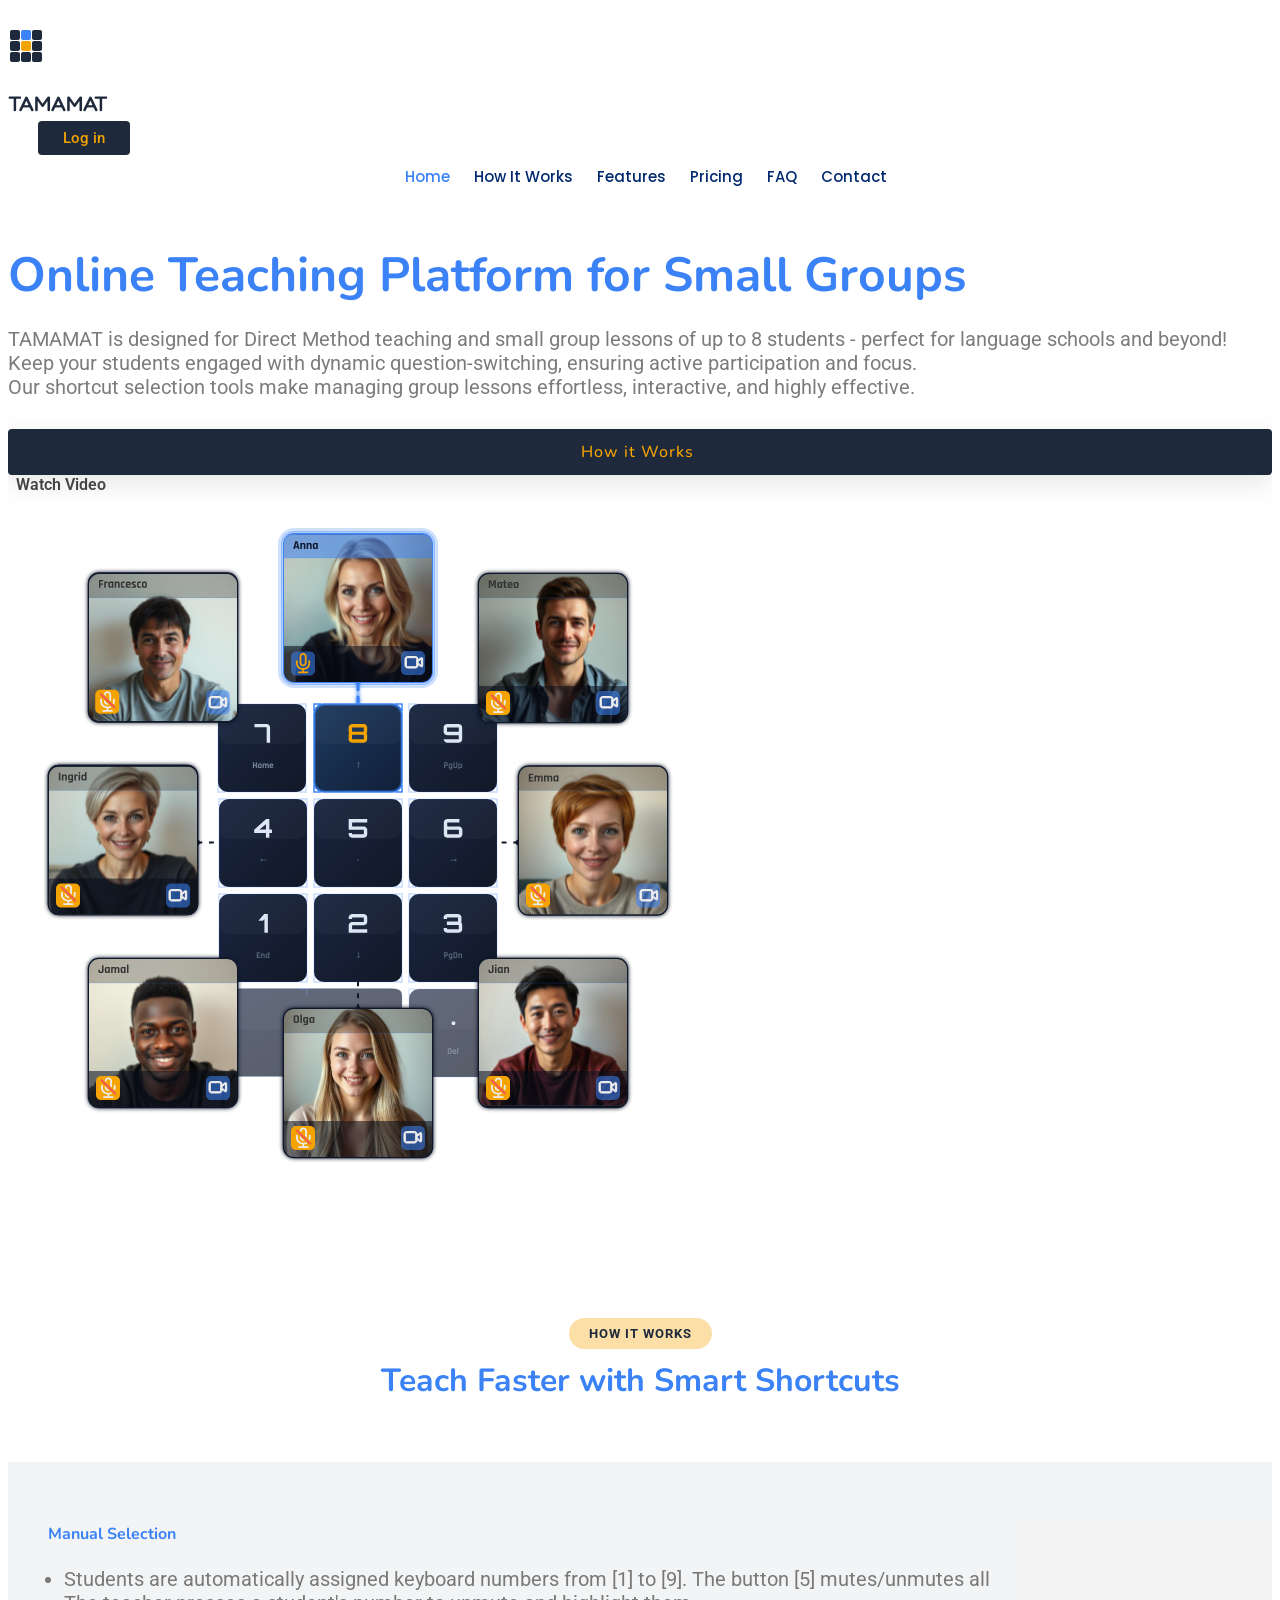
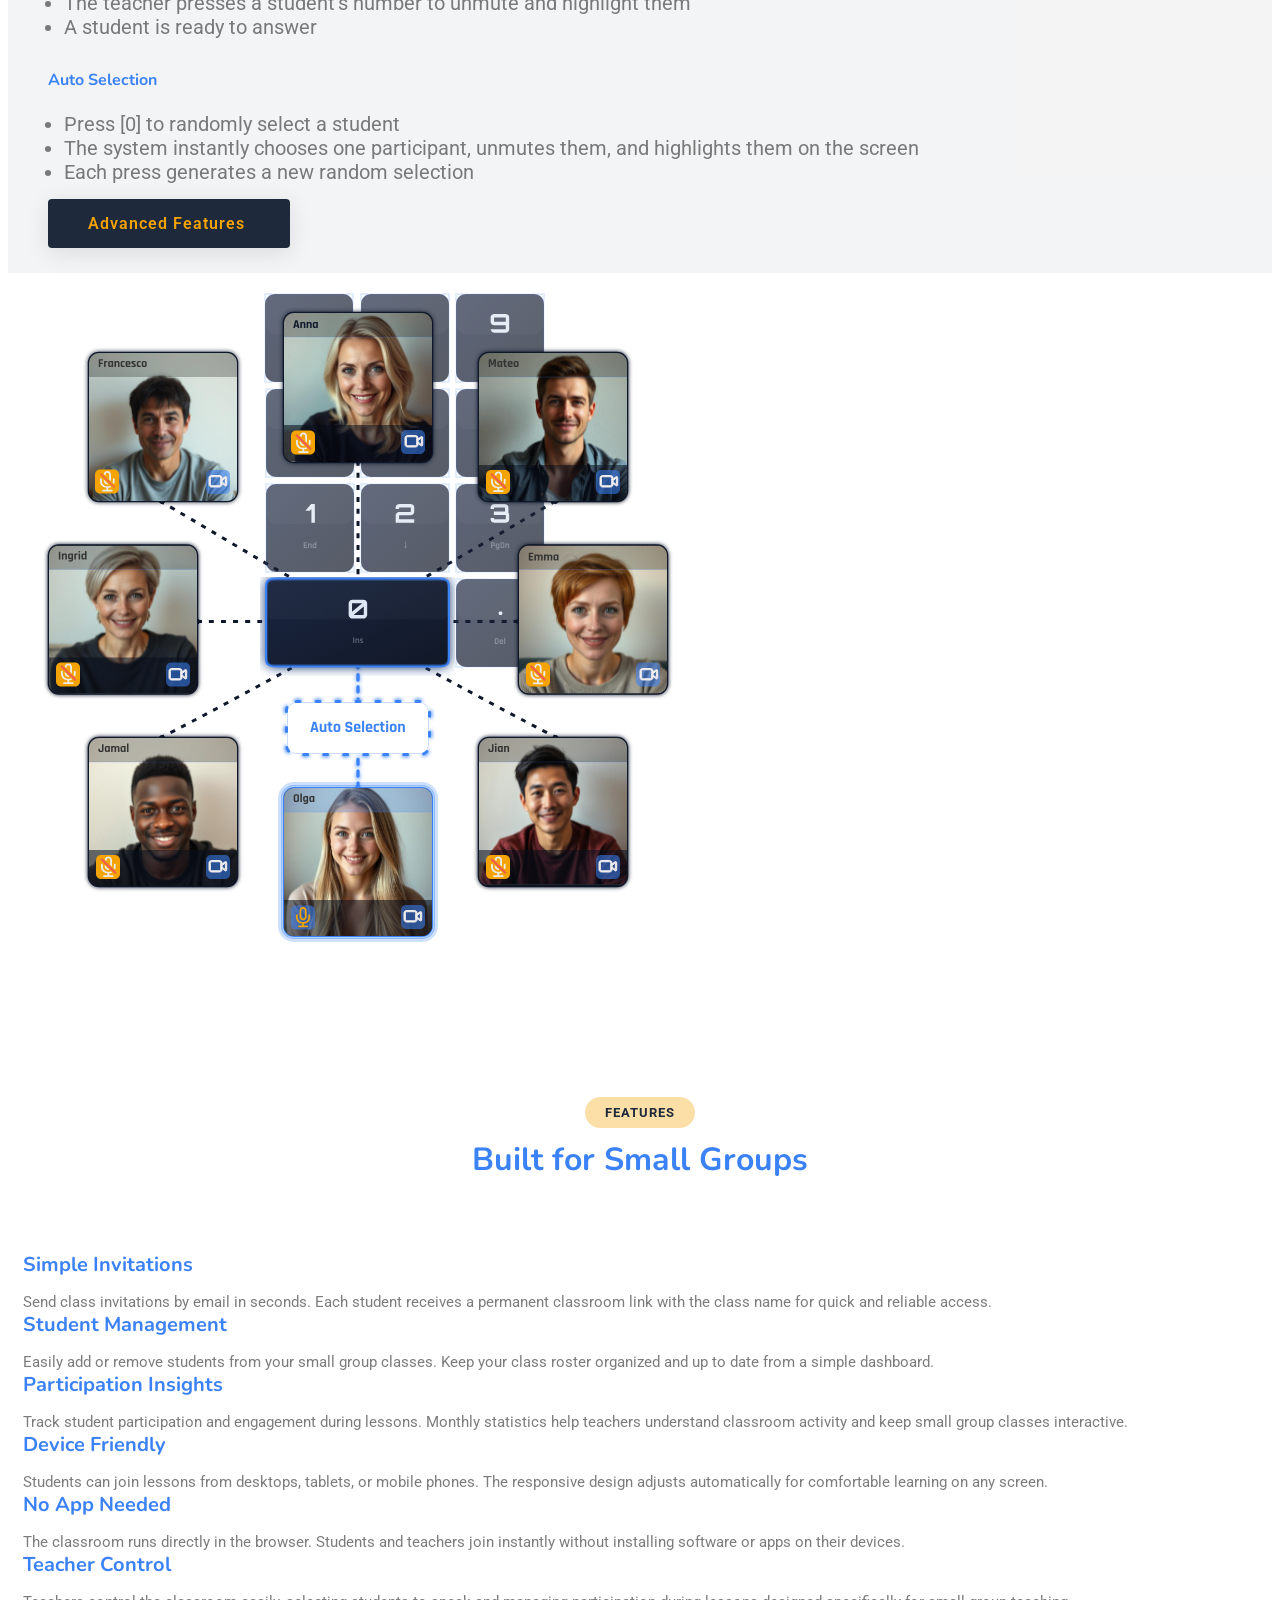
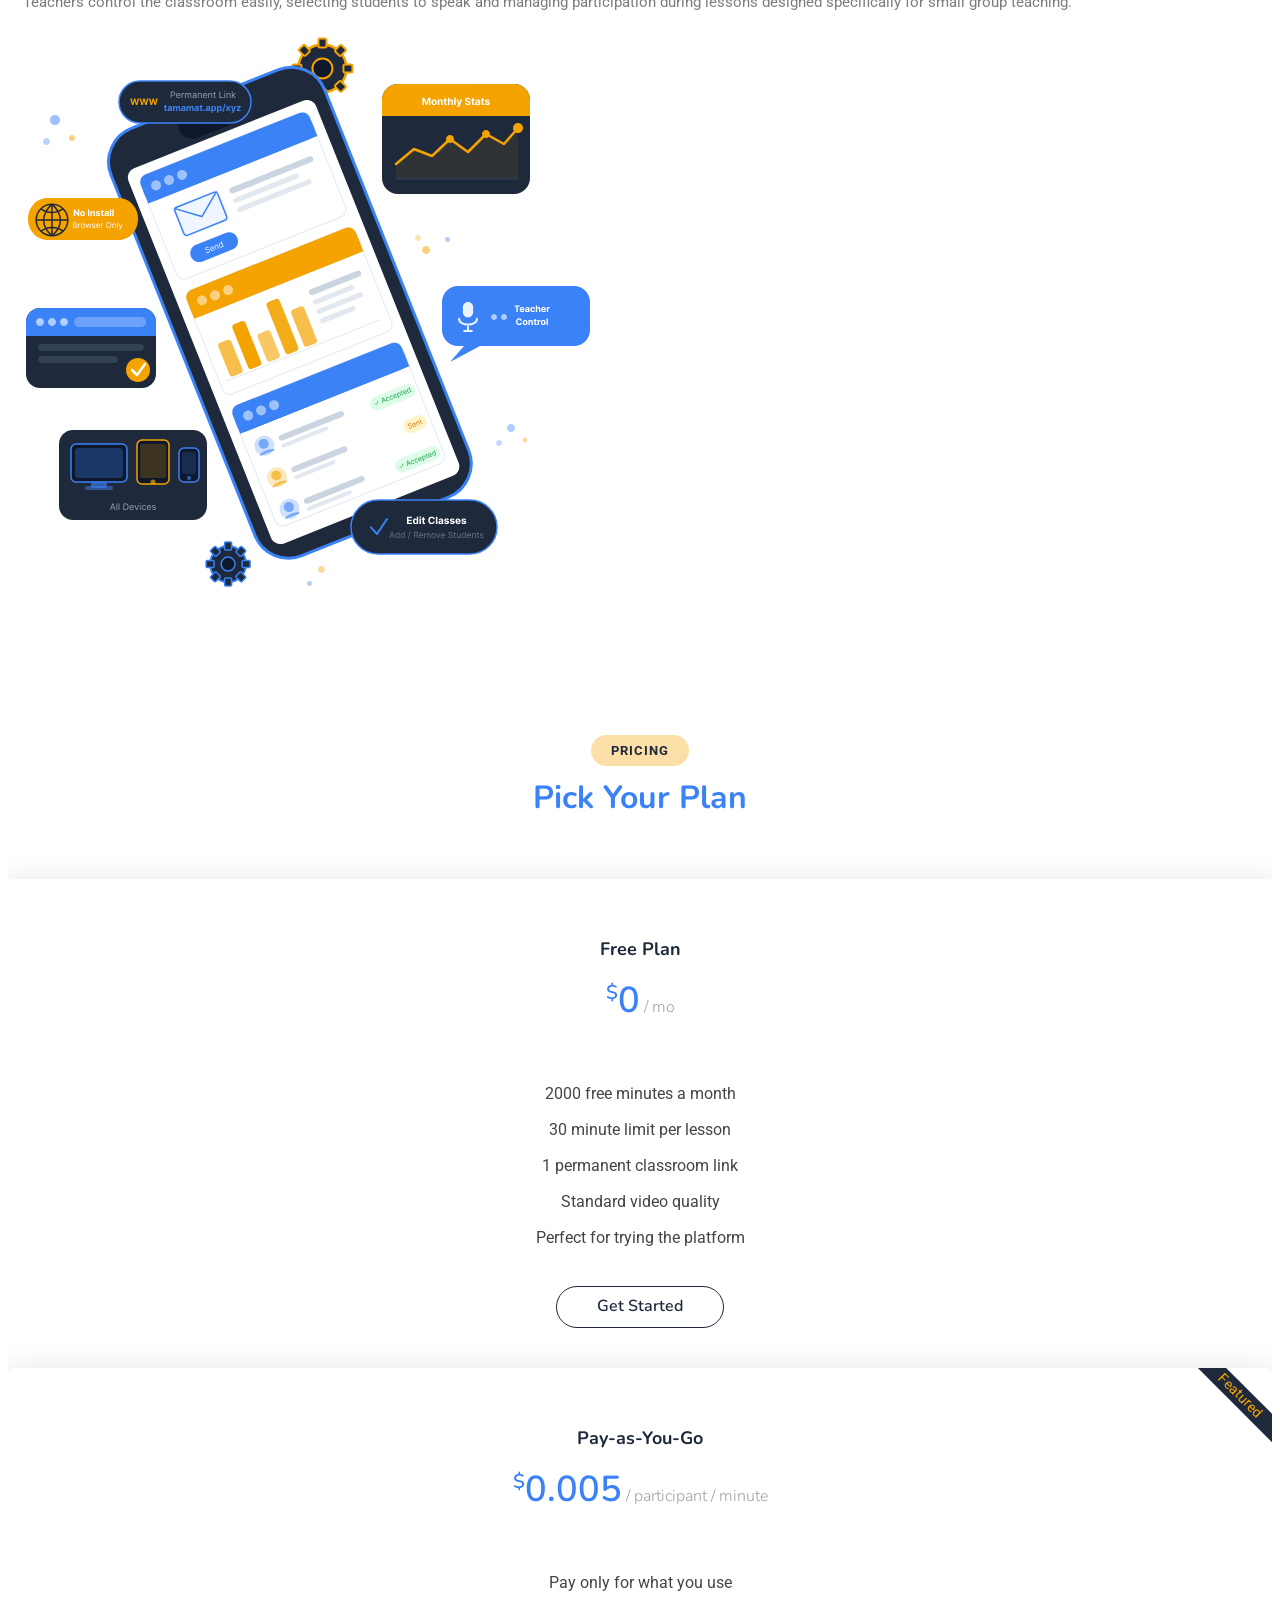
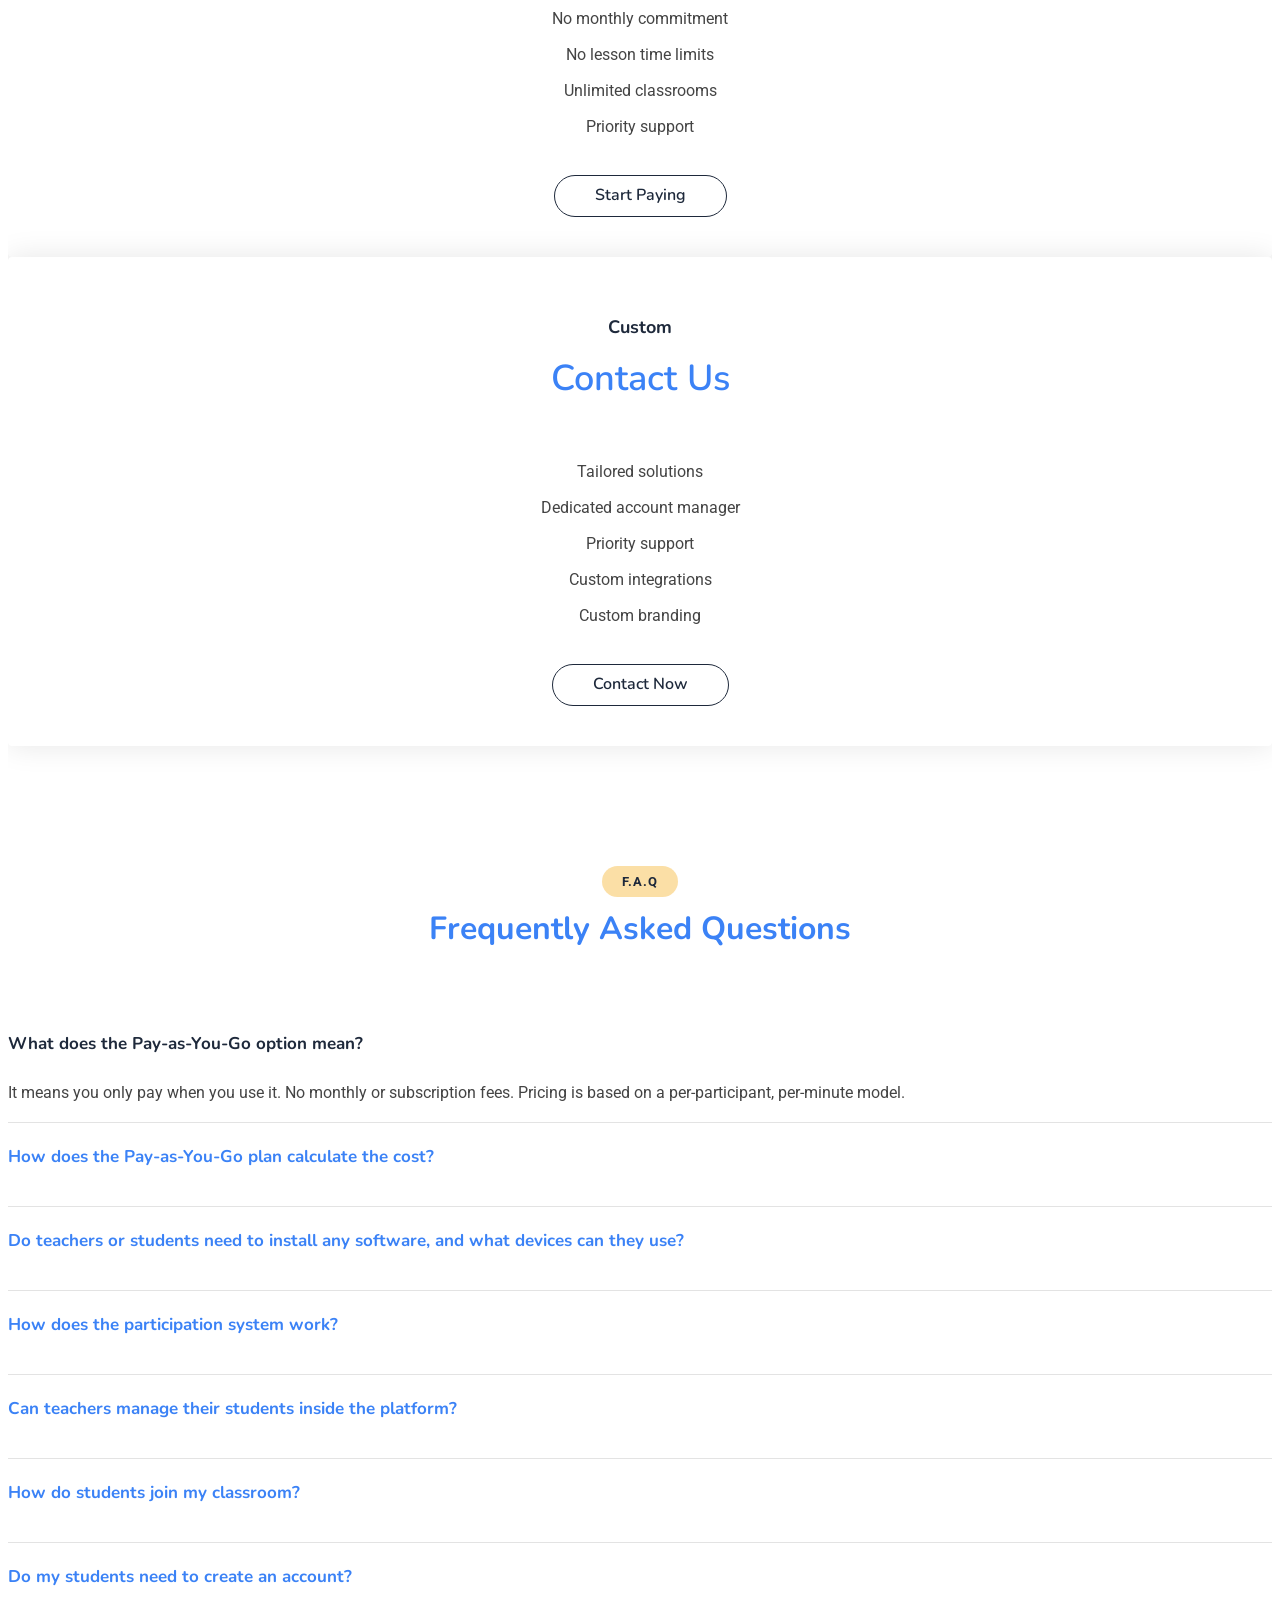
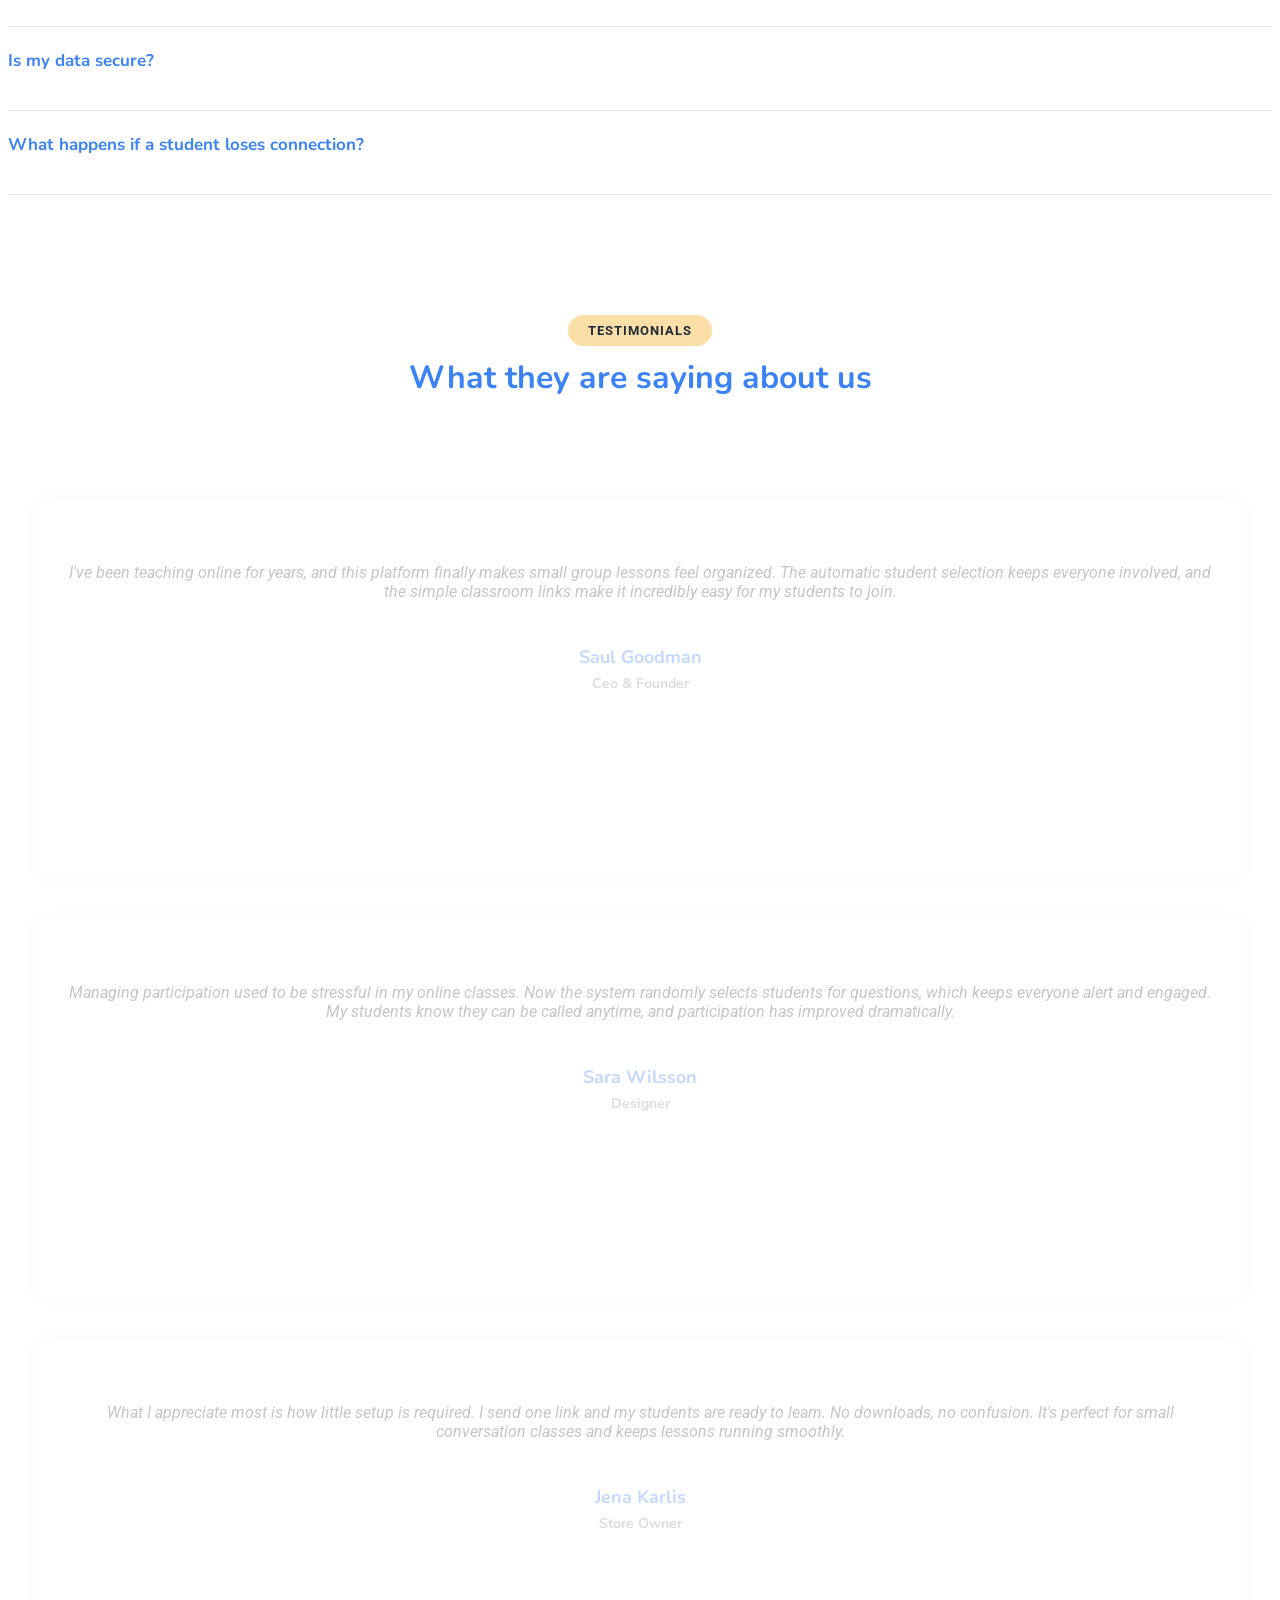
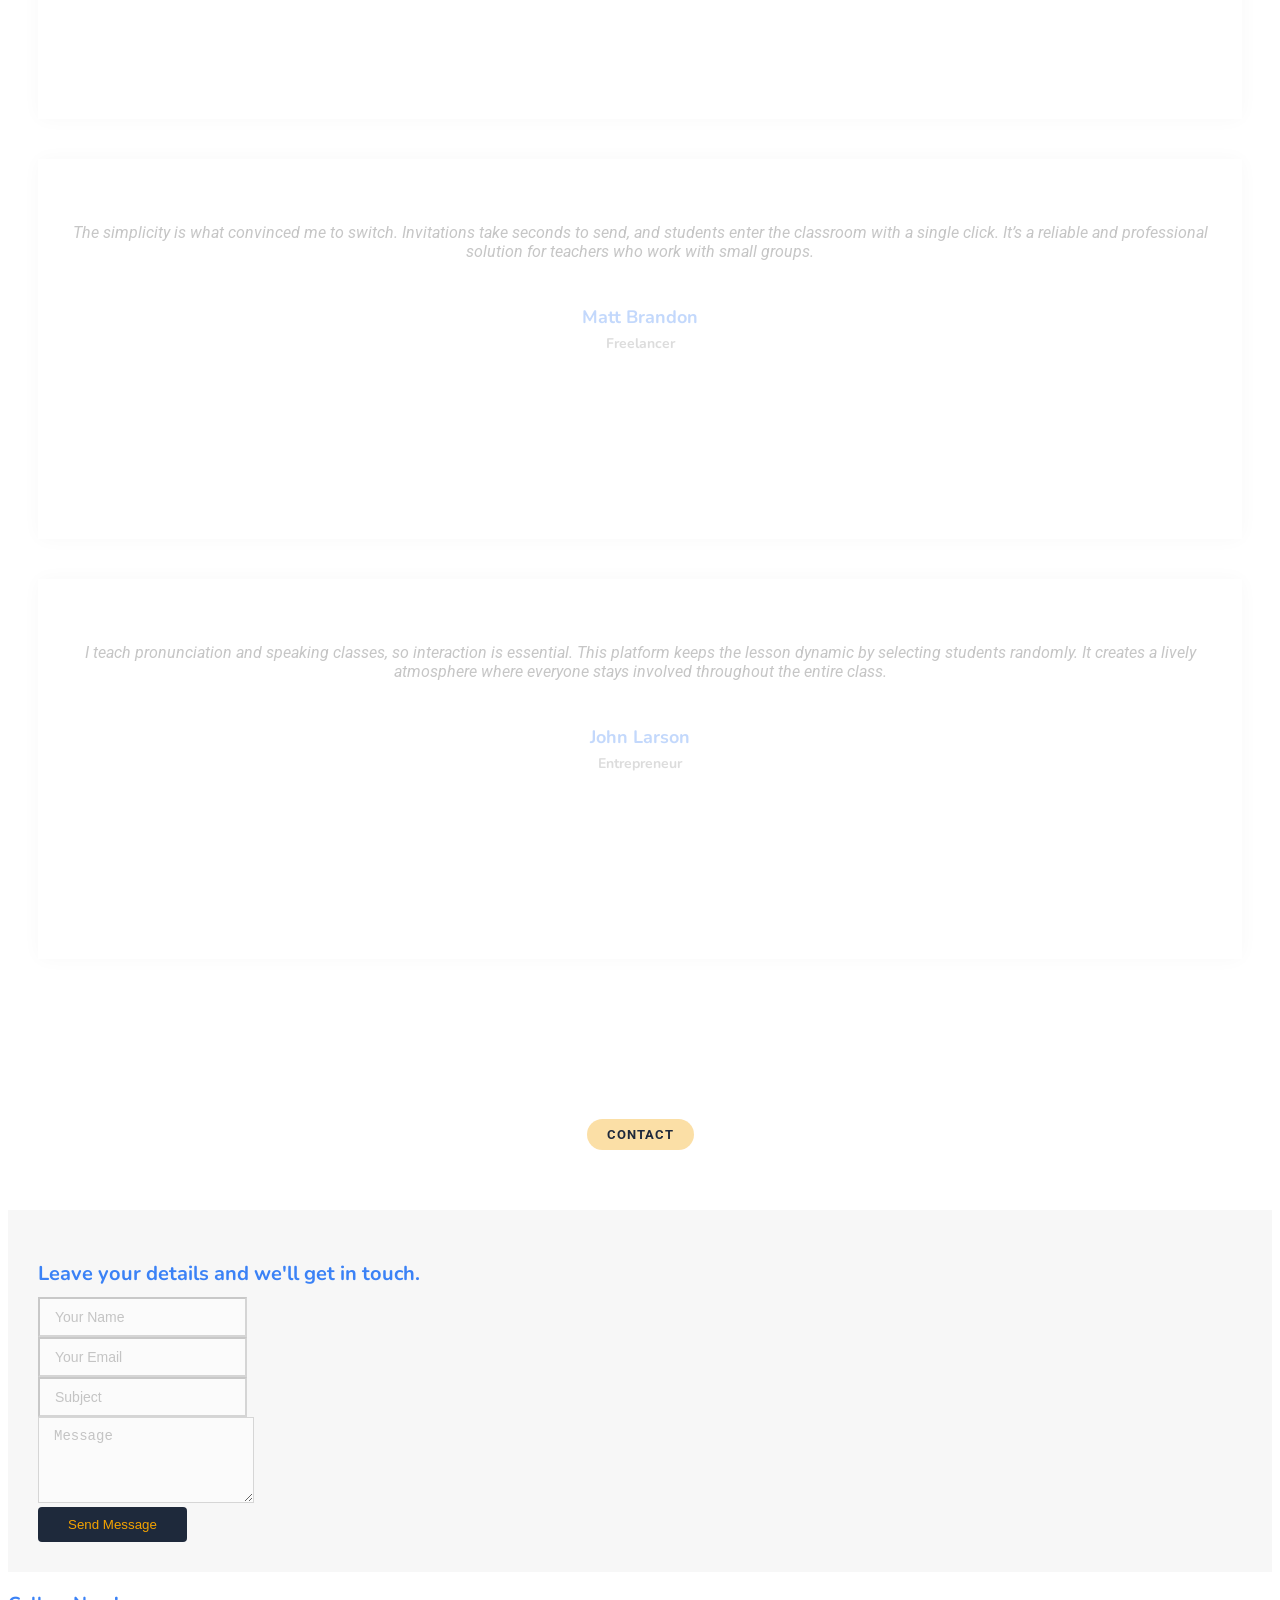
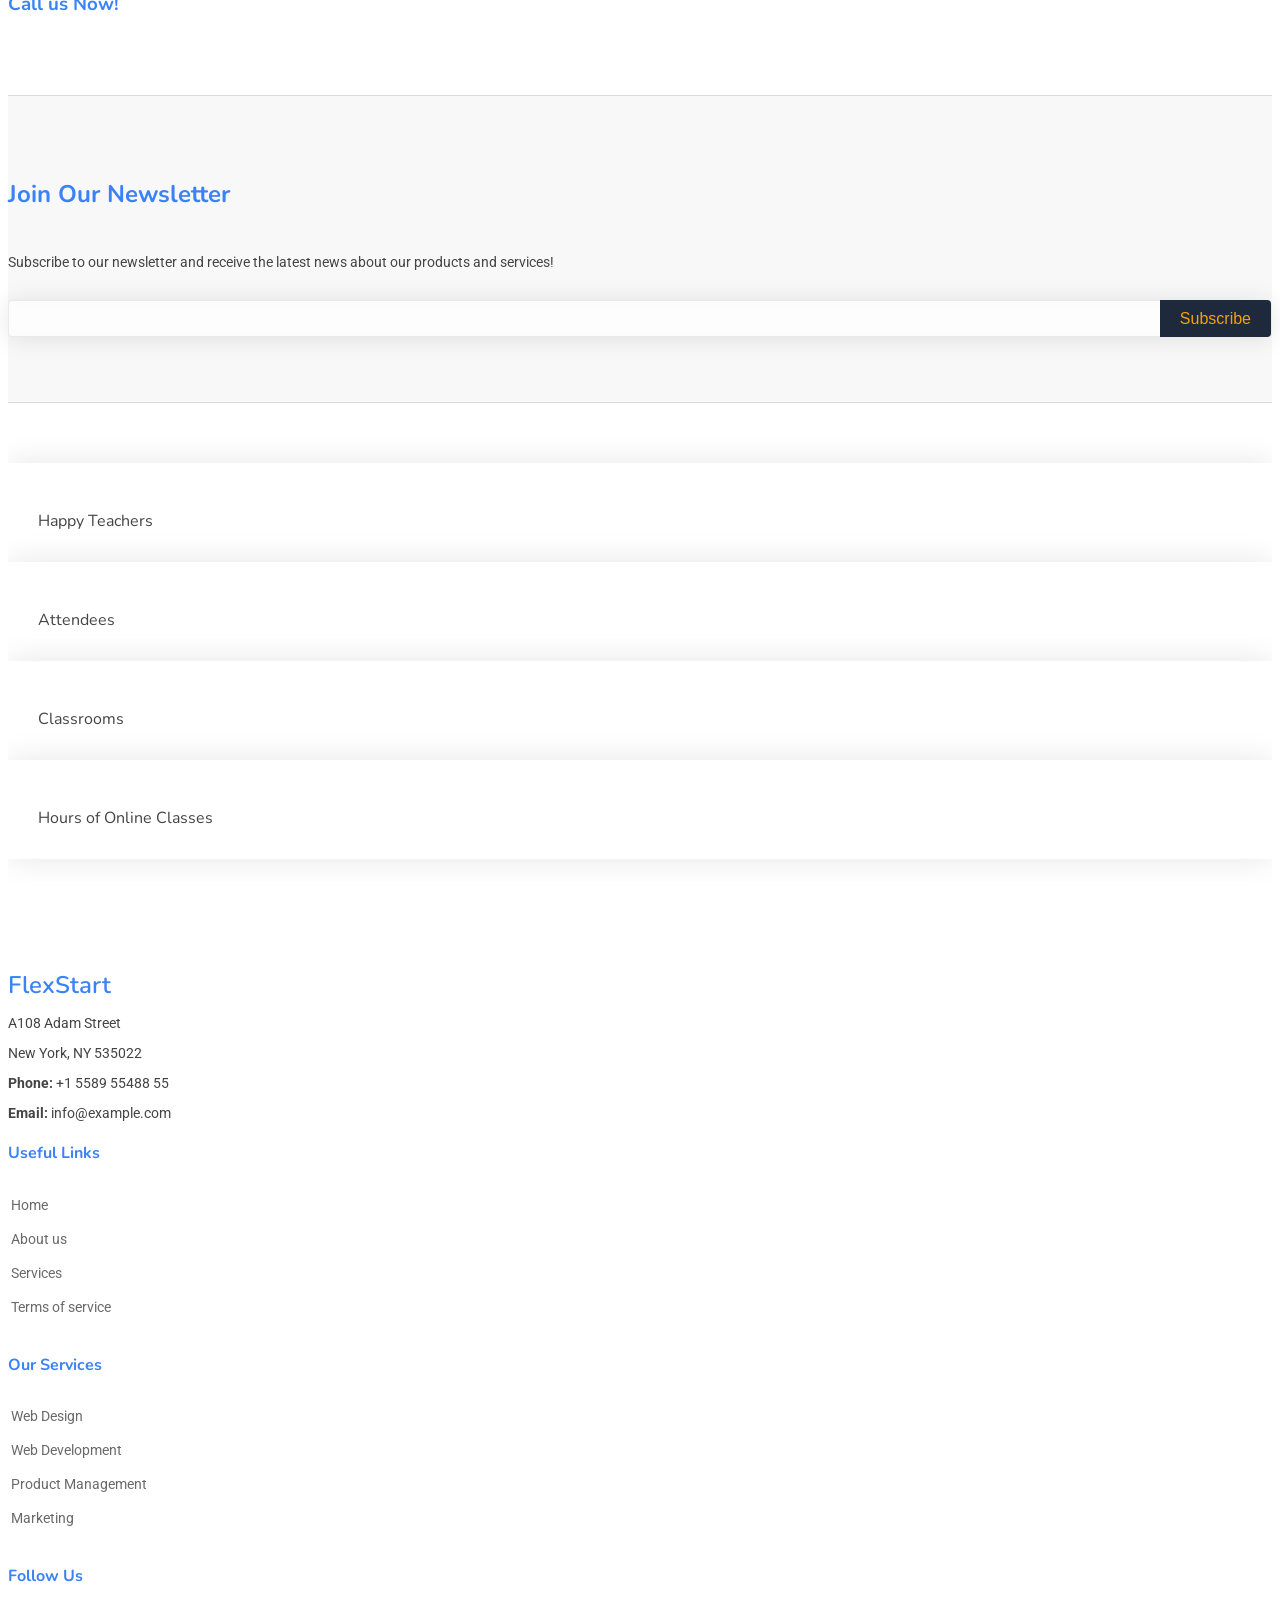
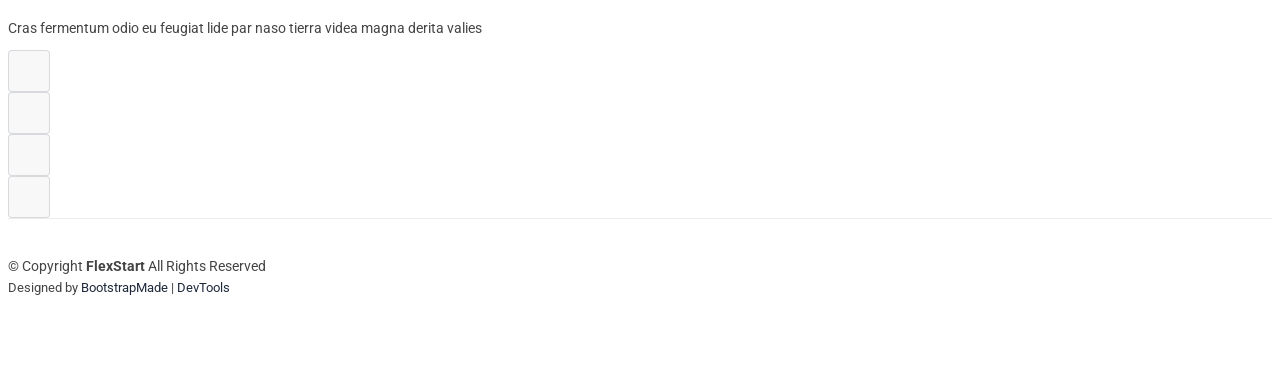
==== index.html @ ab87dcf2 "Update index.html" ====
<!DOCTYPE html>
<html lang="en">

<head>
  <meta charset="utf-8">
  <meta content="width=device-width, initial-scale=1.0" name="viewport">
  <title>Online Teaching Platform for Small Groups | TAMAMAT</title>
  <meta name="description" content="Run live small-group lessons with full teacher control. Video classrooms designed for focused learning, moderation tools, and real interaction.">
  <meta name="keywords" content="small group video classrooms, online teaching platform, video classes for teachers, virtual classroom for small groups, interactive online lessons, teacher controlled video classroom, online tutoring platform, live video lessons, English teaching platform, classroom moderation tools">
  <!-- Favicons -->
  <link href="assets/img/favicon.png" rel="icon">
  <link href="assets/img/apple-touch-icon.png" rel="apple-touch-icon">

  <!-- Fonts -->
  <link href="https://fonts.googleapis.com" rel="preconnect">
  <link href="https://fonts.gstatic.com" rel="preconnect" crossorigin>
  <link href="https://fonts.googleapis.com/css2?family=Roboto:ital,wght@0,100;0,300;0,400;0,500;0,700;0,900;1,100;1,300;1,400;1,500;1,700;1,900&family=Poppins:ital,wght@0,100;0,200;0,300;0,400;0,500;0,600;0,700;0,800;0,900;1,100;1,200;1,300;1,400;1,500;1,600;1,700;1,800;1,900&family=Nunito:ital,wght@0,200;0,300;0,400;0,500;0,600;0,700;0,800;0,900;1,200;1,300;1,400;1,500;1,600;1,700;1,800;1,900&display=swap" rel="stylesheet">
<link href="https://fonts.googleapis.com/css2?family=Uncial+Antiqua&amp;display=swap" rel="stylesheet">
  <!-- Vendor CSS Files -->
  <link href="assets/vendor/bootstrap/css/bootstrap.min.css" rel="stylesheet">
  <link href="assets/vendor/bootstrap-icons/bootstrap-icons.css" rel="stylesheet">
  <link href="assets/vendor/aos/aos.css" rel="stylesheet">
  <link href="assets/vendor/glightbox/css/glightbox.min.css" rel="stylesheet">
  <link href="assets/vendor/swiper/swiper-bundle.min.css" rel="stylesheet">

  <!-- Main CSS File -->
  <link href="assets/css/main.css" rel="stylesheet">


</head>

<body class="index-page">

  <header id="header" class="header d-flex align-items-center fixed-top">
    <div class="container-fluid container-xl position-relative d-flex align-items-center">

      <a href="index.html" class="logo d-flex align-items-center me-auto">
        <!-- Uncomment the line below if you also wish to use an image logo -->
        <img src="assets/img/TAMAMAT-Logo-WT-400x400-v2.svg" alt="">
        <h1 class="sitename site-title">TAMAMAT</h1>
      </a>

      <nav id="navmenu" class="navmenu">
        <ul>
          <li><a href="#hero" class="active">Home<br></a></li>
          <li><a href="#how-it-works">How It Works</a></li>
          <li><a href="#features">Features</a></li>
          <li><a href="#pricing">Pricing</a></li>
          <li><a href="#faq">FAQ</a></li>
<li><a href="#contact">Contact</a></li>
        </ul>
        <i class="mobile-nav-toggle d-xl-none bi bi-list"></i>
      </nav>

      <a class="btn-getstarted flex-md-shrink-0" href="index.html#about">Log in</a>

    </div>
  </header>

  <main class="main">

    <!-- Home -->
    <section id="hero" class="hero section">

      <div class="container">
        <div class="row gy-4">
          <div class="col-lg-6 order-2 order-lg-1 d-flex flex-column justify-content-center">
            <h1 data-aos="fade-up">Online Teaching Platform for Small Groups</h1><br>
            <p data-aos="fade-up" data-aos-delay="100">TAMAMAT is designed for Direct Method teaching and small group lessons of up to 8 students - perfect for language schools and beyond! Keep your students engaged with dynamic question-switching, ensuring active participation and focus.<br>
Our shortcut selection tools make managing group lessons effortless, interactive, and highly effective.</p>
            <div class="d-flex flex-column flex-md-row" data-aos="fade-up" data-aos-delay="200">
              <a href="#how-it-works" class="btn-get-started">How it Works<i class="bi bi-arrow-down"></i></a>
              <a href="https://www.youtube.com/watch?v=Y7f98aduVJ8" class="glightbox btn-watch-video d-flex align-items-center justify-content-center ms-0 ms-md-4 mt-4 mt-md-0"><i class="bi bi-play-circle"></i><span>Watch Video</span></a>
            </div>
          </div>
          <div class="col-lg-6 order-1 order-lg-2 d-flex justify-content-center hero-img" data-aos="zoom-out">
            <img src="assets/img/Num-1-9-TR-BG.svg" class="img-fluid w-75" alt="Numeric keypad control of buttons from 1 to 9">
          </div>
        </div>
      </div>

    </section>
    <!-- /Home Section -->

    <!-- How it Works -->
    <section id="how-it-works" class="about section">

      <!-- Section Title -->
      <div class="container section-title" data-aos="fade-up">
        <h2>How it Works</h2>
        <p>Teach Faster with Smart Shortcuts</p>
      </div>

      
      <!-- /Section Title -->

      <div class="container" data-aos="fade-up">
      <div class="row gx-0">

        <div class="col-lg-6 order-2 order-lg-2 d-flex flex-column justify-content-center" data-aos="fade-up" data-aos-delay="200">
            <div class="content">

<h4>Manual Selection</h4>
<ul class="ms-n3 ps-n3" style="padding-left: 1rem; font-family:'Roboto'; color:#444444;   margin: 5px 0 30px 0; font-size: 20px;  color: color-mix(in srgb, var(--default-color), transparent 30%);"> 
<li>Students are automatically assigned keyboard numbers from [1] to [9]. The button [5] mutes/unmutes all</li>
<li>The teacher presses a student's number to unmute and highlight them</li>
<li>A student is ready to answer</li>
</ul>
<h4>Auto Selection</h4>
<ul class="ms-n3 ps-n3" style="padding-left: 1rem; font-family:'Roboto'; color:#444444;   margin: 5px 0 30px 0; font-size: 20px;  color: color-mix(in srgb, var(--default-color), transparent 30%);"> 
<li>Press [0] to randomly select a student</li>
<li>The system instantly chooses one participant, unmutes them, and highlights them on the screen</li>
<li>Each press generates a new random selection</li>
</ul>
              <div class="text-center text-lg-start">
                <a href="#features" class="btn-read-more d-inline-flex align-items-center justify-content-center align-self-center">
                  <span>Advanced Features</span>
                  <i class="bi bi-arrow-down"></i>
                </a>
              </div>
            </div>
        </div>

        <div class="col-lg-6 order-1 order-lg-1 d-flex align-items-center flex-column justify-content-center" data-aos="zoom-out" data-aos-delay="200">
            <img src="assets/img/Num-0-Auto-Selection-TR-BG.svg" class="img-fluid w-75" alt="">
        </div>



        </div>
      </div>

    </section>
    
    <!-- /How it Works -->



    <!-- Features Section -->
    <section id="features" class="features section">

      <!-- Section Title -->
      <div class="container section-title" data-aos="fade-up">
        <h2>Features</h2>
        <p>Built for Small Groups</p>
      </div><!-- End Section Title -->

    </section>
  

    <!-- Alt Features Section -->
    <section id="alt-features" class="alt-features section">

      <div class="container">

        <div class="row gy-5">

          <div class="col-xl-7 d-flex order-xl-1" data-aos="fade-up" data-aos-delay="200">

            <div class="row align-self-center gy-5">

              <div class="col-md-6 icon-box">
                <i class="bi bi-envelope-at"></i>
                <div>
                  <h4>Simple Invitations</h4>
                  <p>Send class invitations by email in seconds. Each student receives a permanent classroom link with the class name for quick and reliable access.</p>
                </div>
              </div><!-- End Feature Item -->

              <div class="col-md-6 icon-box">
                <i class="bi bi-pencil-square"></i>
                <div>
                  <h4>Student Management</h4>
                  <p>Easily add or remove students from your small group classes. Keep your class roster organized and up to date from a simple dashboard.</p>
                </div>
              </div><!-- End Feature Item -->

              <div class="col-md-6 icon-box">
                <i class="bi bi-activity"></i>
                <div>
                  <h4>Participation Insights</h4>
                  <p>Track student participation and engagement during lessons. Monthly statistics help teachers understand classroom activity and keep small group classes interactive.</p>
                </div>
              </div><!-- End Feature Item -->

              <div class="col-md-6 icon-box">
                <i class="bi bi-display"></i>
                <div>
                  <h4>Device Friendly</h4>
                  <p>Students can join lessons from desktops, tablets, or mobile phones. The responsive design adjusts automatically for comfortable learning on any screen.</p>
                </div>
              </div><!-- End Feature Item -->

              <div class="col-md-6 icon-box">
                <i class="bi bi-universal-access"></i>
                <div>
                  <h4>No App Needed</h4>
                  <p>The classroom runs directly in the browser. Students and teachers join instantly without installing software or apps on their devices.</p>
                </div>
              </div><!-- End Feature Item -->

              <div class="col-md-6 icon-box">
                <i class="bi bi-ui-checks-grid"></i>
                <div>
                  <h4>Teacher Control</h4>
                  <p>Teachers control the classroom easily, selecting students to speak and managing participation during lessons designed specifically for small group teaching.</p>
                </div>
              </div><!-- End Feature Item -->

            </div>

          </div>

          <div class="col-xl-5 d-flex align-items-center order-xl-2" data-aos="fade-up" data-aos-delay="100">
            <img src="assets/img/Features.svg" class="img-fluid" alt="">
          </div>

        </div>

      </div>

    </section><!-- /Alt Features Section -->

<!-- /Features Section -->



    <!-- Pricing Section -->
    <section id="pricing" class="pricing section">

      <!-- Section Title -->
      <div class="container section-title" data-aos="fade-up">
        <h2>Pricing</h2>
        <p>Pick Your Plan<br></p>
      </div><!-- End Section Title -->

      <div class="container">

        <div class="row gy-4">

          <!-- Free Plan -->
          <div class="col-lg-4 col-md-6" data-aos="zoom-in" data-aos-delay="100">
            <div class="pricing-tem">
              <h3 style="color: #1E293B;">Free Plan</h3>
              <div class="price"><sup>$</sup>0<span> / mo</span></div>
              <div class="icon">
                <i class="bi bi-stars" style="color: #F4A300;"></i>
              </div>
              <ul>
                <li>2000 free minutes a month</li>
                <li>30 minute limit per lesson</li>
                <li>1 permanent classroom link</li>
                <li>Standard video quality</li>
                <li>Perfect for trying the platform</li>
              </ul>
              <a href="#" class="btn-buy">Get Started</a>
            </div>
          </div><!-- End Pricing Item -->

          <!-- Pay-as-You-Go -->
          <div class="col-lg-4 col-md-6" data-aos="zoom-in" data-aos-delay="200">
            <div class="pricing-tem">
              <span class="featured">Featured</span>
              <h3 style="color: #1E293B;">Pay-as-You-Go</h3>
              <div class="price"><sup>$</sup>0.005<span> / participant / minute</span></div>
              <div class="icon">
                <i class="bi bi-rocket-takeoff" style="color: #F4A300;"></i>
              </div>
              <ul>
                <li>Pay only for what you use</li>
                <li>No monthly commitment</li>
                <li>No lesson time limits</li>
                <li>Unlimited classrooms</li>
                <li>Priority support</li>
              </ul>
              <a href="#" class="btn-buy">Start Paying</a>
            </div>
          </div><!-- End Pricing Item -->

          <!-- Custom Plan -->
          <div class="col-lg-4 col-md-6" data-aos="zoom-in" data-aos-delay="300">
            <div class="pricing-tem">
              <h3 style="color: #1E293B;">Custom</h3>
              <div class="price">Contact Us</div>
              <div class="icon">
                <i class="bi bi-person-gear" style="color: #F4A300;"></i>
              </div>
              <ul>
                <li>Tailored solutions</li>
                <li>Dedicated account manager</li>
                <li>Priority support</li>
                <li>Custom integrations</li>
                <li>Custom branding</li>
              </ul>
              <a href="#" class="btn-buy">Contact Now</a>
            </div>
          </div><!-- End Pricing Item -->

        </div><!-- End pricing row -->

      </div>

    </section><!-- /Pricing Section -->

    <!-- Faq Section -->
    <section id="faq" class="faq section">

      <!-- Section Title -->
      <div class="container section-title" data-aos="fade-up">
        <h2>F.A.Q</h2>
        <p>Frequently Asked Questions</p>
      </div><!-- End Section Title -->

      <div class="container">

        <div class="row">

          <div class="col-lg-6" data-aos="fade-up" data-aos-delay="100">

            <div class="faq-container">

              <div class="faq-item faq-active">
                <h3>What does the Pay-as-You-Go option mean?</h3>
                <div class="faq-content">
                  <p>It means you only pay when you use it. No monthly or subscription fees. Pricing is based on a per-participant, per-minute model.</p>
                </div>
                <i class="faq-toggle bi bi-chevron-right"></i>
              </div><!-- End Faq item-->

              <div class="faq-item">
                <h3>How does the Pay-as-You-Go plan calculate the cost?</h3>
                <div class="faq-content">
                  <p>The platform charges $0.005 per minute per participant. For example, if you have a full class of eight students, plus the teacher and screen sharing, there are 10 participants in total. A one-hour lesson would cost about $3 (60 minutes x 10 participants x $0.005). The fewer students you have and the shorter the lesson, the less you pay. Nice and simple.</p>
                </div>
                <i class="faq-toggle bi bi-chevron-right"></i>
              </div><!-- End Faq item-->

              <div class="faq-item">
                <h3>Do teachers or students need to install any software, and what devices can they use?</h3>
                <div class="faq-content">
                  <p>No installation is required. Teachers can simply use a web browser on their computer (PC, Mac, or Linux). Students can join from a computer as well, or even use their iPhone or Android phone.</p>
                </div>
                <i class="faq-toggle bi bi-chevron-right"></i>
              </div><!-- End Faq item-->

              <div class="faq-item">
                <h3>How does the participation system work?</h3>
                <div class="faq-content">
                  <p>Each student is assigned a unique number button on the numeric keyboard, so you can either manually or automatically call up students instead of calling them by their names.</p>
                </div>
                <i class="faq-toggle bi bi-chevron-right"></i>
              </div><!-- End Faq item-->


            </div>

          </div><!-- End Faq Column-->

          <div class="col-lg-6" data-aos="fade-up" data-aos-delay="200">

            <div class="faq-container">

              <div class="faq-item">
                <h3>Can teachers manage their students inside the platform?</h3>
                <div class="faq-content">
                  <p>Yes. Teachers can easily add or remove students, send invitations, add notes, and view class statistics.</p>
                </div>
                <i class="faq-toggle bi bi-chevron-right"></i>
              </div><!-- End Faq item-->

              <div class="faq-item">
                <h3>How do students join my classroom?</h3>
                <div class="faq-content">
                  <p>Teachers can send email invitations to students. All you need is the student's valid email address.</p>
                </div>
                <i class="faq-toggle bi bi-chevron-right"></i>
              </div><!-- End Faq item-->

              <div class="faq-item">
                <h3>Do my students need to create an account?</h3>
                <div class="faq-content">
                  <p>After students receive a class invitation from the teacher, they can either log in with their Gmail account or register using their own email and password.</p>
                </div>
                <i class="faq-toggle bi bi-chevron-right"></i>
              </div>

              <div class="faq-item">
                <h3>Is my data secure?</h3>
                <div class="faq-content">
                  <p>Yes. Your data is securely protected using SSL encryption.</p>
                </div>
                <i class="faq-toggle bi bi-chevron-right"></i>
              </div>
              
              <div class="faq-item">
                <h3>What happens if a student loses connection?</h3>
                <div class="faq-content">
                  <p>If a student loses connection, they can rejoin the classroom anytime by refreshing the page or clicking the classroom link again.</p>
                </div>
                <i class="faq-toggle bi bi-chevron-right"></i>
              </div>
              
              
              
              <!-- End Faq item-->

            </div>

          </div><!-- End Faq Column-->

        </div>

      </div>

    </section><!-- /Faq Section -->



    <!-- Testimonials Section -->
    <section id="testimonials" class="testimonials section">

      <!-- Section Title -->
      <div class="container section-title" data-aos="fade-up">
        <h2>Testimonials</h2>
        <p>What they are saying about us<br></p>
      </div><!-- End Section Title -->

      <div class="container" data-aos="fade-up" data-aos-delay="100">

        <div class="swiper init-swiper">
          <script type="application/json" class="swiper-config">
            {
              "loop": true,
              "speed": 600,
              "autoplay": {
                "delay": 5000
              },
              "slidesPerView": "auto",
              "pagination": {
                "el": ".swiper-pagination",
                "type": "bullets",
                "clickable": true
              },
              "breakpoints": {
                "320": {
                  "slidesPerView": 1,
                  "spaceBetween": 40
                },
                "1200": {
                  "slidesPerView": 3,
                  "spaceBetween": 1
                }
              }
            }
          </script>
          <div class="swiper-wrapper">

            <div class="swiper-slide">
              <div class="testimonial-item">
                <div class="stars">
                  <i class="bi bi-star-fill"></i><i class="bi bi-star-fill"></i><i class="bi bi-star-fill"></i><i class="bi bi-star-fill"></i><i class="bi bi-star-fill"></i>
                </div>
                <p>
                  I've been teaching online for years, and this platform finally makes small group lessons feel organized. The automatic student selection keeps everyone involved, and the simple classroom links make it incredibly easy for my students to join.
                </p>
                <div class="profile mt-auto">
                  <img src="assets/img/testimonials/testimonials-1.jpg" class="testimonial-img" alt="">
                  <h3>Saul Goodman</h3>
                  <h4>Ceo &amp; Founder</h4>
                </div>
              </div>
            </div><!-- End testimonial item -->

            <div class="swiper-slide">
              <div class="testimonial-item">
                <div class="stars">
                  <i class="bi bi-star-fill"></i><i class="bi bi-star-fill"></i><i class="bi bi-star-fill"></i><i class="bi bi-star-fill"></i><i class="bi bi-star-fill"></i>
                </div>
                <p>
                  Managing participation used to be stressful in my online classes. Now the system randomly selects students for questions, which keeps everyone alert and engaged. My students know they can be called anytime, and participation has improved dramatically.
                </p>
                <div class="profile mt-auto">
                  <img src="assets/img/testimonials/testimonials-2.jpg" class="testimonial-img" alt="">
                  <h3>Sara Wilsson</h3>
                  <h4>Designer</h4>
                </div>
              </div>
            </div><!-- End testimonial item -->

            <div class="swiper-slide">
              <div class="testimonial-item">
                <div class="stars">
                  <i class="bi bi-star-fill"></i><i class="bi bi-star-fill"></i><i class="bi bi-star-fill"></i><i class="bi bi-star-fill"></i><i class="bi bi-star-fill"></i>
                </div>
                <p>
                  What I appreciate most is how little setup is required. I send one link and my students are ready to learn. No downloads, no confusion. It's perfect for small conversation classes and keeps lessons running smoothly.
                </p>
                <div class="profile mt-auto">
                  <img src="assets/img/testimonials/testimonials-3.jpg" class="testimonial-img" alt="">
                  <h3>Jena Karlis</h3>
                  <h4>Store Owner</h4>
                </div>
              </div>
            </div><!-- End testimonial item -->

            <div class="swiper-slide">
              <div class="testimonial-item">
                <div class="stars">
                  <i class="bi bi-star-fill"></i><i class="bi bi-star-fill"></i><i class="bi bi-star-fill"></i><i class="bi bi-star-fill"></i><i class="bi bi-star-fill"></i>
                </div>
                <p>
                  The simplicity is what convinced me to switch. Invitations take seconds to send, and students enter the classroom with a single click. It’s a reliable and professional solution for teachers who work with small groups.
                </p>
                <div class="profile mt-auto">
                  <img src="assets/img/testimonials/testimonials-4.jpg" class="testimonial-img" alt="">
                  <h3>Matt Brandon</h3>
                  <h4>Freelancer</h4>
                </div>
              </div>
            </div><!-- End testimonial item -->

            <div class="swiper-slide">
              <div class="testimonial-item">
                <div class="stars">
                  <i class="bi bi-star-fill"></i><i class="bi bi-star-fill"></i><i class="bi bi-star-fill"></i><i class="bi bi-star-fill"></i><i class="bi bi-star-fill"></i>
                </div>
                <p>
                 I teach pronunciation and speaking classes, so interaction is essential. This platform keeps the lesson dynamic by selecting students randomly. It creates a lively atmosphere where everyone stays involved throughout the entire class.
                </p>
                <div class="profile mt-auto">
                  <img src="assets/img/testimonials/testimonials-5.jpg" class="testimonial-img" alt="">
                  <h3>John Larson</h3>
                  <h4>Entrepreneur</h4>
                </div>
              </div>
            </div><!-- End testimonial item -->

          </div>
          <div class="swiper-pagination"></div>
        </div>

      </div>

    </section><!-- /Testimonials Section -->


    <!-- Contact Section -->
    <section id="contact" class="contact section">

      <!-- Section Title -->
      <div class="container section-title" data-aos="fade-up">
        <h2>Contact</h2>
      </div><!-- End Section Title -->

      <div class="container" data-aos="fade-up" data-aos-delay="100">

        <div class="row gy-4">

          <div class="col-lg-6 order-2 order-lg-1">
            <form action="forms/contact.php" method="post" class="php-email-form" data-aos="fade-up" data-aos-delay="200">
              <div class="row gy-4">
              <h3>Leave your details and we'll get in touch.</h3>

                <div class="col-md-6">
                  <input type="text" name="name" class="form-control" placeholder="Your Name" required="">
                </div>

                <div class="col-md-6 ">
                  <input type="email" class="form-control" name="email" placeholder="Your Email" required="">
                </div>

                <div class="col-12">
                  <input type="text" class="form-control" name="subject" placeholder="Subject" required="">
                </div>

                <div class="col-12">
                  <textarea class="form-control" name="message" rows="4" placeholder="Message" required></textarea>
                </div>

                <div class="col-12 text-center">
                  <div class="loading">Loading</div>
                  <div class="error-message"></div>
                  <div class="sent-message">Your message has been sent. Thank you!</div>

                  <button type="submit">Send Message</button>
                </div>

              </div>
            </form>
          </div>

          <div class="col-lg-6 order-1 order-lg-2">
<div class="row gy-4">
  <h3>Call us Now!</h3>

</div>
          <!--Widget Placeholder-->
<div id="myZadarmaCallmeWidget17889"></div>
<script>
var myZadarmaCallmeWidget17889;  var myZadarmaCallmeWidgetFn17889 = function() {    myZadarmaCallmeWidget17889 = new ZadarmaCallmeWidget("myZadarmaCallmeWidget17889");    myZadarmaCallmeWidget17889.create({"widgetId": "j7Mn6y93cPZkCa2vka3NmfZ2Z7L34vcVBR5exdhg4tjzrrFrdt6Zhgpe25nKnjd4HkegjgU8kf5LkZdz4xZM3JaS7e2Vk13T17a3697db2fa91eb92eaa3ed4db777ae", "sipId":"548099_0", "domElement":"myZadarmaCallmeWidget17889"}, {"shape":"square", "language":"en", "width":"0", "dtmf":false, "font": "'Trebuchet MS','Helvetica CY',sans-serif", "color_call": "rgb(255, 255, 255)", "color_bg_call": "rgb(30, 41, 59)", "color_border_call": "rgb(51, 65, 85)", "is_custom_hover": 1, "color_call_hover": "rgb(255, 255, 255)", "bg_call_hover": "rgb(59, 131, 246)", "border_call_hover": "rgb(138, 200, 255)", "color_connection": "rgb(255, 255, 255)", "color_bg_connection": "rgb(0, 102, 75)", "color_border_connection": "rgb(144, 233, 211)", "color_calling": "rgb(255, 255, 255)", "color_border_calling": "rgb(255, 218, 128)", "color_bg_calling": "rgb(204, 143, 0)", "color_ended": "rgb(255, 255, 255)", "color_bg_ended": "rgb(164, 164, 164)", "color_border_ended": "rgb(210, 210, 210)"    });  };  if (window.addEventListener) {    window.addEventListener('load', myZadarmaCallmeWidgetFn17889, false);  } else if (window.attachEvent) {    window.attachEvent('onload', myZadarmaCallmeWidgetFn17889);  }
</script>
<!--/Widget Placeholder-->

          </div>

<!-- End Contact Form -->

        </div>

      </div>

    </section><!-- /Contact Section -->

  </main>

  <footer id="footer" class="footer">

    <div class="footer-newsletter">
      <div class="container">
        <div class="row justify-content-center text-center">
          <div class="col-lg-6">
            <h4>Join Our Newsletter</h4>
            <p>Subscribe to our newsletter and receive the latest news about our products and services!</p>
            <form action="forms/newsletter.php" method="post" class="php-email-form">
              <div class="newsletter-form"><input type="email" name="email"><input type="submit" value="Subscribe"></div>
              <div class="loading">Loading</div>
              <div class="error-message"></div>
              <div class="sent-message">Your subscription request has been sent. Thank you!</div>
            </form>
          </div>
        </div>
      </div>
    </div>

    <!-- Stats Section relocated -->
    <section id="stats" class="stats section">

      <div class="container" data-aos="fade-up" data-aos-delay="100">

        <div class="row gy-4">

          <div class="col-lg-3 col-md-6">
            <div class="stats-item d-flex align-items-center w-100 h-100">
              <i class="bi bi-emoji-smile color-blue flex-shrink-0"></i>
              <div>
                <span data-purecounter-start="0" data-purecounter-end="511" data-purecounter-duration="1" class="purecounter"></span>
                <p>Happy Teachers</p>
              </div>
            </div>
          </div><!-- End Stats Item -->

          <div class="col-lg-3 col-md-6">
            <div class="stats-item d-flex align-items-center w-100 h-100">
              <i class="bi bi-people color-pink flex-shrink-0" style="color: #bb0852;"></i>
              <div>
                <span data-purecounter-start="0" data-purecounter-end="3464" data-purecounter-duration="1" class="purecounter"></span>
                <p>Attendees</p>
              </div>
            </div>
          </div><!-- End Stats Item -->



          <div class="col-lg-3 col-md-6">
            <div class="stats-item d-flex align-items-center w-100 h-100">
              <i class="bi bi-journal-richtext color-orange flex-shrink-0" style="color: #ee6c20;"></i>
              <div>
                <span data-purecounter-start="0" data-purecounter-end="1759" data-purecounter-duration="1" class="purecounter"></span>
                <p>Classrooms</p>
              </div>
            </div>
          </div><!-- End Stats Item -->

          <div class="col-lg-3 col-md-6">
            <div class="stats-item d-flex align-items-center w-100 h-100">
              <i class="bi bi-headset color-green flex-shrink-0" style="color: #15be56;"></i>
              <div>
                <span data-purecounter-start="0" data-purecounter-end="73182" data-purecounter-duration="1" class="purecounter"></span>
                <p>Hours of Online Classes</p>
              </div>
            </div>
          </div><!-- End Stats Item -->


        </div>

      </div>

    </section><!-- /Stats Section -->

    <div class="container footer-top">
      <div class="row gy-4">
        <div class="col-lg-4 col-md-6 footer-about">
          <a href="index.html" class="d-flex align-items-center">
            <span class="sitename">FlexStart</span>
          </a>
          <div class="footer-contact pt-3">
            <p>A108 Adam Street</p>
            <p>New York, NY 535022</p>
            <p class="mt-3"><strong>Phone:</strong> <span>+1 5589 55488 55</span></p>
            <p><strong>Email:</strong> <span>info@example.com</span></p>
          </div>
        </div>

        <div class="col-lg-2 col-md-3 footer-links">
          <h4>Useful Links</h4>
          <ul>
            <li><i class="bi bi-chevron-right"></i> <a href="#">Home</a></li>
            <li><i class="bi bi-chevron-right"></i> <a href="#">About us</a></li>
            <li><i class="bi bi-chevron-right"></i> <a href="#">Services</a></li>
            <li><i class="bi bi-chevron-right"></i> <a href="#">Terms of service</a></li>
          </ul>
        </div>

        <div class="col-lg-2 col-md-3 footer-links">
          <h4>Our Services</h4>
          <ul>
            <li><i class="bi bi-chevron-right"></i> <a href="#">Web Design</a></li>
            <li><i class="bi bi-chevron-right"></i> <a href="#">Web Development</a></li>
            <li><i class="bi bi-chevron-right"></i> <a href="#">Product Management</a></li>
            <li><i class="bi bi-chevron-right"></i> <a href="#">Marketing</a></li>
          </ul>
        </div>

        <div class="col-lg-4 col-md-12">
          <h4>Follow Us</h4>
          <p>Cras fermentum odio eu feugiat lide par naso tierra videa magna derita valies</p>
          <div class="social-links d-flex">
            <a href=""><i class="bi bi-twitter-x"></i></a>
            <a href=""><i class="bi bi-facebook"></i></a>
            <a href=""><i class="bi bi-instagram"></i></a>
            <a href=""><i class="bi bi-linkedin"></i></a>
          </div>
        </div>

      </div>
    </div>

    <div class="container copyright text-center mt-4">
      <p>© <span>Copyright</span> <strong class="px-1 sitename">FlexStart</strong> <span>All Rights Reserved</span></p>
      <div class="credits">
        <!-- All the links in the footer should remain intact. -->
        <!-- You can delete the links only if you've purchased the pro version. -->
        <!-- Licensing information: https://bootstrapmade.com/license/ -->
        <!-- Purchase the pro version with working PHP/AJAX contact form: [buy-url] -->
        Designed by <a href="https://bootstrapmade.com/">BootstrapMade</a> | <a href="https://bootstrapmade.com/tools/">DevTools</a>
      </div>
    </div>

  </footer>

  <!-- Scroll Top -->
  <a href="#" id="scroll-top" class="scroll-top d-flex align-items-center justify-content-center"><i class="bi bi-arrow-up-short"></i></a>

  <!-- Vendor JS Files -->
  <script src="assets/vendor/bootstrap/js/bootstrap.bundle.min.js"></script>
  <script src="assets/vendor/php-email-form/validate.js"></script>
  <script src="assets/vendor/aos/aos.js"></script>
  <script src="assets/vendor/glightbox/js/glightbox.min.js"></script>
  <script src="assets/vendor/purecounter/purecounter_vanilla.js"></script>
  <script src="assets/vendor/imagesloaded/imagesloaded.pkgd.min.js"></script>
  <script src="assets/vendor/isotope-layout/isotope.pkgd.min.js"></script>
  <script src="assets/vendor/swiper/swiper-bundle.min.js"></script>

  <!-- Main JS File -->
  <script src="assets/js/main.js"></script>

  <!-- Call me Widget -->
<div id="zadarmaScripts"></div>
<script>
(function() {  var script = document.createElement('script');  script.src = 'https://my.zadarma.com/callmewidget/v2.0.9/loader.js';  document.getElementById('zadarmaScripts').appendChild(script);}());
</script>
  <!-- /Call me Widget -->

</body>

</html>
---- assets/css/main.css ----
/* TAMAMAT CLASSES */
/* Importing Fredoka and its best pairing partners */
@import url('https://fonts.googleapis.com/css2?family=Fredoka:wght@300..700&family=Montserrat:ital,wght@0,100..900;1,100..900&family=Quicksand:wght@300..700&family=Open+Sans:ital,wght@0,300..800;1,300..800&display=swap');


.site-title {
	margin-top: 25px;
    font-family: 'Fredoka','Quicksand','Montserrat', sysans-serif;
    font-size: 30px;
    font-style: normal;
    color: #1E293B;
    font-weight: 500;
/*  
color: #3B82F6;
line-height: 1.2;
margin-bottom: 0;  
*/
    text-transform: uppercase;
}



/* Fonts */
:root {
  --default-font: "Roboto",  system-ui, -apple-system, "Segoe UI", Roboto, "Helvetica Neue", Arial, "Noto Sans", "Liberation Sans", sans-serif, "Apple Color Emoji", "Segoe UI Emoji", "Segoe UI Symbol", "Noto Color Emoji";
  --heading-font: "Nunito",  sans-serif;
  --nav-font: "Poppins",  sans-serif;
}

/* Global Colors - The following color variables are used throughout the website. Updating them here will change the color scheme of the entire website */
:root { 
  --background-color: #ffffff; /* Background color for the entire website, including individual sections */
  --default-color: #444444; /* Default color used for the majority of the text content across the entire website */
  --heading-color: #3B82F6; /* Color for headings, subheadings and title throughout the website */
  --accent-color: #1E293B; /* Accent color that represents your brand on the website. It's used for buttons, links, and other elements that need to stand out */
  --surface-color: #ffffff; /* The surface color is used as a background of boxed elements within sections, such as cards, icon boxes, or other elements that require a visual separation from the global background. */
  --contrast-color: #F4A300; /* Contrast color for text, ensuring readability against backgrounds of accent, heading, or default colors. */
}

/* Nav Menu Colors - The following color variables are used specifically for the navigation menu. They are separate from the global colors to allow for more customization options */
:root {
  --nav-color: #012970;  /* The default color of the main navmenu links */
  --nav-hover-color: #3B82F6; /* Applied to main navmenu links when they are hovered over or active */
  --nav-mobile-background-color: #ffffff; /* Used as the background color for mobile navigation menu */
  --nav-dropdown-background-color: #ffffff; /* Used as the background color for dropdown items that appear when hovering over primary navigation items */
  --nav-dropdown-color: #212529; /* Used for navigation links of the dropdown items in the navigation menu. */
  --nav-dropdown-hover-color: #3B82F6; /* Similar to --nav-hover-color, this color is applied to dropdown navigation links when they are hovered over. */
}

/* Color Presets - These classes override global colors when applied to any section or element, providing reuse of the sam color scheme. */

.light-background {
  --background-color: #f9f9f9;
  --surface-color: #ffffff;
}

.dark-background {
  --background-color: #060606;
  --default-color: #ffffff;
  --heading-color: #ffffff;
  --surface-color: #252525;
  --contrast-color: #ffffff;
}

/* Smooth scroll */
:root {
  scroll-behavior: smooth;
}

/*--------------------------------------------------------------
# General Styling & Shared Classes
--------------------------------------------------------------*/
body {
  color: var(--default-color);
  background-color: var(--background-color);
  font-family: var(--default-font);
}

a {
  color: var(--accent-color);
  text-decoration: none;
  transition: 0.3s;
}

a:hover {
  color: color-mix(in srgb, var(--accent-color), transparent 25%);
  text-decoration: none;
}

h1,
h2,
h3,
h4,
h5,
h6 {
  color: var(--heading-color);
  font-family: var(--heading-font);
}

/* PHP Email Form Messages
------------------------------*/
.php-email-form .error-message {
  display: none;
  background: #df1529;
  color: #ffffff;
  text-align: left;
  padding: 15px;
  margin-bottom: 24px;
  font-weight: 600;
}

.php-email-form .sent-message {
  display: none;
  color: #ffffff;
  background: #059652;
  text-align: center;
  padding: 15px;
  margin-bottom: 24px;
  font-weight: 600;
}

.php-email-form .loading {
  display: none;
  background: var(--surface-color);
  text-align: center;
  padding: 15px;
  margin-bottom: 24px;
}

.php-email-form .loading:before {
  content: "";
  display: inline-block;
  border-radius: 50%;
  width: 24px;
  height: 24px;
  margin: 0 10px -6px 0;
  border: 3px solid var(--accent-color);
  border-top-color: var(--surface-color);
  animation: php-email-form-loading 1s linear infinite;
}

@keyframes php-email-form-loading {
  0% {
    transform: rotate(0deg);
  }

  100% {
    transform: rotate(360deg);
  }
}

/*--------------------------------------------------------------
# Global Header
--------------------------------------------------------------*/
.header {
  color: var(--default-color);
  background-color: var(--background-color);
  padding: 20px 0;
  transition: all 0.5s;
  z-index: 997;
}

.header .logo {
  line-height: 1;
}

.header .logo img {
  max-height: 36px;
  margin-right: 8px;
}

.header .logo h1 {
  font-size: 21px;
/*  
margin: 0;
  color: var(--heading-color);
*/
  font-weight: 500;

}

.header .btn-getstarted,
.header .btn-getstarted:focus {
  color: var(--contrast-color);
  background: var(--accent-color);
  font-size: 15px;
  padding: 8px 25px;
  margin: 0 0 0 30px;
  border-radius: 4px;
  transition: 0.3s;
  font-weight: 500;
}

.header .btn-getstarted:hover,
.header .btn-getstarted:focus:hover {
  color: var(--contrast-color);
  background: color-mix(in srgb, var(--accent-color), transparent 15%);
}
.php-email-form .row.gy-4 h3 {
  font-size: 20px;
  font-weight: 700;
  margin: 20px 0 10px 0;
}


@media (max-width: 1200px) {
  .header .logo {
    order: 1;
  }

  .header .btn-getstarted {
    order: 2;
    margin: 0 15px 0 0;
    padding: 6px 15px;
  }

  .header .navmenu {
    order: 3;
  }
}

.scrolled .header {
  box-shadow: 0px 0 18px rgba(0, 0, 0, 0.1);
}

/* Index Page Header
------------------------------*/
.index-page .header {
  --background-color: rgba(255, 255, 255, 0);
}

/* Index Page Header on Scroll
------------------------------*/
.index-page.scrolled .header {
  --background-color: #ffffff;
}

/*--------------------------------------------------------------
# Navigation Menu
--------------------------------------------------------------*/
/* Navmenu - Desktop */
@media (min-width: 1200px) {
  .navmenu {
    padding: 0;
  }

  .navmenu ul {
    margin: 0;
    padding: 0;
    display: flex;
    list-style: none;
    align-items: center;
    justify-content: center; /* center items horizontally on desktop */
  }

  .navmenu li {
    position: relative;
  }

  .navmenu a,
  .navmenu a:focus {
    color: var(--nav-color);
    padding: 18px 12px;
    font-size: 15px;
    font-family: var(--nav-font);
    font-weight: 500;
    display: flex;
    align-items: center;
    justify-content: space-between;
    white-space: nowrap;
    transition: 0.3s;
  }

  .navmenu a i,
  .navmenu a:focus i {
    font-size: 12px;
    line-height: 0;
    margin-left: 5px;
    transition: 0.3s;
  }

  .navmenu li:last-child a {
    padding-right: 0;
  }

  .navmenu li:hover>a,
  .navmenu .active,
  .navmenu .active:focus {
    color: var(--nav-hover-color);
  }

  .navmenu .dropdown ul {
    margin: 0;
    padding: 10px 0;
    background: var(--nav-dropdown-background-color);
    display: block;
    position: absolute;
    visibility: hidden;
    left: 14px;
    top: 130%;
    opacity: 0;
    transition: 0.3s;
    border-radius: 4px;
    z-index: 99;
    box-shadow: 0px 0px 30px rgba(0, 0, 0, 0.1);
  }

  .navmenu .dropdown ul li {
    min-width: 200px;
  }

  .navmenu .dropdown ul a {
    padding: 10px 20px;
    font-size: 15px;
    text-transform: none;
    color: var(--nav-dropdown-color);
  }

  .navmenu .dropdown ul a i {
    font-size: 12px;
  }

  .navmenu .dropdown ul a:hover,
  .navmenu .dropdown ul .active:hover,
  .navmenu .dropdown ul li:hover>a {
    color: var(--nav-dropdown-hover-color);
  }

  .navmenu .dropdown:hover>ul {
    opacity: 1;
    top: 100%;
    visibility: visible;
  }

  .navmenu .dropdown .dropdown ul {
    top: 0;
    left: -90%;
    visibility: hidden;
  }

  .navmenu .dropdown .dropdown:hover>ul {
    opacity: 1;
    top: 0;
    left: -100%;
    visibility: visible;
  }

  /* center the navmenu itself on large screens */
  .header .navmenu {
    position: absolute;
    left: 50%;
    transform: translateX(-50%);
  }
}

/* hide platform name on very small screens */
@media (max-width: 390px) {
  /* target both the h1 and any element inside logo for specificity */
  .header .sitename,
  .header .logo .sitename {
    display: none !important;
  }
}
/* Navmenu - Mobile */
@media (max-width: 1199px) {
  .mobile-nav-toggle {
    color: var(--nav-color);
    font-size: 28px;
    line-height: 0;
    margin-right: 10px;
    cursor: pointer;
    transition: color 0.3s;
  }

  .navmenu {
    padding: 0;
    z-index: 9997;
  }

  .navmenu ul {
    display: none;
    list-style: none;
    position: absolute;
    inset: 60px 20px 20px 20px;
    padding: 10px 0;
    margin: 0;
    border-radius: 6px;
    background-color: var(--nav-mobile-background-color);
    overflow-y: auto;
    transition: 0.3s;
    z-index: 9998;
    box-shadow: 0px 0px 30px rgba(0, 0, 0, 0.1);
  }

  .navmenu a,
  .navmenu a:focus {
    color: var(--nav-dropdown-color);
    padding: 10px 20px;
    font-family: var(--nav-font);
    font-size: 17px;
    font-weight: 500;
    display: flex;
    align-items: center;
    justify-content: space-between;
    white-space: nowrap;
    transition: 0.3s;
  }

  .navmenu a i,
  .navmenu a:focus i {
    font-size: 12px;
    line-height: 0;
    margin-left: 5px;
    width: 30px;
    height: 30px;
    display: flex;
    align-items: center;
    justify-content: center;
    border-radius: 50%;
    transition: 0.3s;
    background-color: color-mix(in srgb, var(--accent-color), transparent 90%);
  }

  .navmenu a i:hover,
  .navmenu a:focus i:hover {
    background-color: var(--accent-color);
    color: var(--contrast-color);
  }

  .navmenu a:hover,
  .navmenu .active,
  .navmenu .active:focus {
    color: var(--nav-dropdown-hover-color);
  }

  .navmenu .active i,
  .navmenu .active:focus i {
    background-color: var(--accent-color);
    color: var(--contrast-color);
    transform: rotate(180deg);
  }

  .navmenu .dropdown ul {
    position: static;
    display: none;
    z-index: 99;
    padding: 10px 0;
    margin: 10px 20px;
    background-color: var(--nav-dropdown-background-color);
    border: 1px solid color-mix(in srgb, var(--default-color), transparent 90%);
    box-shadow: none;
    transition: all 0.5s ease-in-out;
  }

  .navmenu .dropdown ul ul {
    background-color: rgba(33, 37, 41, 0.1);
  }

  .navmenu .dropdown>.dropdown-active {
    display: block;
    background-color: rgba(33, 37, 41, 0.03);
  }

  .mobile-nav-active {
    overflow: hidden;
  }

  .mobile-nav-active .mobile-nav-toggle {
    color: #fff;
    position: absolute;
    font-size: 32px;
    top: 15px;
    right: 15px;
    margin-right: 0;
    z-index: 9999;
  }

  .mobile-nav-active .navmenu {
    position: fixed;
    overflow: hidden;
    inset: 0;
    background: rgba(33, 37, 41, 0.8);
    transition: 0.3s;
  }

  .mobile-nav-active .navmenu>ul {
    display: block;
  }
}

/* Listing Dropdown - Desktop */
@media (min-width: 1200px) {
  .navmenu .listing-dropdown {
    position: static;
  }

  .navmenu .listing-dropdown ul {
    margin: 0;
    padding: 10px;
    background: var(--nav-dropdown-background-color);
    box-shadow: 0px 0px 20px rgba(0, 0, 0, 0.1);
    position: absolute;
    top: 130%;
    left: 0;
    right: 0;
    visibility: hidden;
    opacity: 0;
    display: flex;
    transition: 0.3s;
    border-radius: 4px;
    z-index: 99;
  }

  .navmenu .listing-dropdown ul li {
    flex: 1;
  }

  .navmenu .listing-dropdown ul li a,
  .navmenu .listing-dropdown ul li:hover>a {
    padding: 10px 20px;
    font-size: 15px;
    color: var(--nav-dropdown-color);
    background-color: var(--nav-dropdown-background-color);
  }

  .navmenu .listing-dropdown ul li a:hover,
  .navmenu .listing-dropdown ul li .active,
  .navmenu .listing-dropdown ul li .active:hover {
    color: var(--nav-dropdown-hover-color);
    background-color: var(--nav-dropdown-background-color);
  }

  .navmenu .listing-dropdown:hover>ul {
    opacity: 1;
    top: 100%;
    visibility: visible;
  }
}

/* Listing Dropdown - Mobile */
@media (max-width: 1199px) {
  .navmenu .listing-dropdown ul {
    position: static;
    display: none;
    z-index: 99;
    padding: 10px 0;
    margin: 10px 20px;
    background-color: var(--nav-dropdown-background-color);
    border: 1px solid color-mix(in srgb, var(--default-color), transparent 90%);
    box-shadow: none;
    transition: all 0.5s ease-in-out;
  }

  .navmenu .listing-dropdown ul ul {
    background-color: rgba(33, 37, 41, 0.1);
  }

  .navmenu .listing-dropdown>.dropdown-active {
    display: block;
    background-color: rgba(33, 37, 41, 0.03);
  }
}

/*--------------------------------------------------------------
# Global Footer
--------------------------------------------------------------*/
.footer {
  color: var(--default-color);
  background-color: var(--background-color);
  font-size: 14px;
  padding-bottom: 50px;
  position: relative;
}

.footer .footer-newsletter {
  background-color: color-mix(in srgb, var(--accent-color), transparent 97%);
  border-top: 1px solid color-mix(in srgb, var(--accent-color), transparent 85%);
  border-bottom: 1px solid color-mix(in srgb, var(--accent-color), transparent 85%);
  padding: 50px 0;
}

.footer .footer-newsletter h4 {
  font-size: 24px;
}

.footer .footer-newsletter .newsletter-form {
  margin-top: 30px;
  margin-bottom: 15px;
  padding: 6px 8px;
  position: relative;
  background-color: color-mix(in srgb, var(--background-color), transparent 50%);
  border: 1px solid color-mix(in srgb, var(--default-color), transparent 90%);
  box-shadow: 0px 2px 25px rgba(0, 0, 0, 0.1);
  display: flex;
  transition: 0.3s;
  border-radius: 4px;
}

.footer .footer-newsletter .newsletter-form:focus-within {
  border-color: var(--accent-color);
}

.footer .footer-newsletter .newsletter-form input[type=email] {
  border: 0;
  padding: 4px;
  width: 100%;
  background-color: color-mix(in srgb, var(--background-color), transparent 50%);
  color: var(--default-color);
}

.footer .footer-newsletter .newsletter-form input[type=email]:focus-visible {
  outline: none;
}

.footer .footer-newsletter .newsletter-form input[type=submit] {
  border: 0;
  font-size: 16px;
  padding: 0 20px;
  margin: -7px -8px -7px 0;
  background: var(--accent-color);
  color: var(--contrast-color);
  transition: 0.3s;
  border-radius: 0 4px 4px 0;
}

.footer .footer-newsletter .newsletter-form input[type=submit]:hover {
  background: color-mix(in srgb, var(--accent-color), transparent 20%);
}

.footer .footer-top {
  padding-top: 50px;
}

.footer .social-links a {
  display: flex;
  align-items: center;
  justify-content: center;
  width: 40px;
  height: 40px;
  border-radius: 4px;
  background-color: color-mix(in srgb, var(--accent-color), transparent 97%);
  border: 1px solid color-mix(in srgb, var(--accent-color), transparent 85%);
  font-size: 16px;
  color: var(--accent-color);
  margin-right: 10px;
  transition: 0.3s;
}

.footer .social-links a:hover {
  color: var(--contrast-color);
  background-color: var(--accent-color);
}

.footer h4 {
  font-size: 16px;
  font-weight: bold;
  position: relative;
  padding-bottom: 12px;
}

.footer .footer-links {
  margin-bottom: 30px;
}

.footer .footer-links ul {
  list-style: none;
  padding: 0;
  margin: 0;
}

.footer .footer-links ul i {
  margin-right: 3px;
  font-size: 12px;
  line-height: 0;
  color: var(--accent-color);
}

.footer .footer-links ul li {
  padding: 10px 0;
  display: flex;
  align-items: center;
}

.footer .footer-links ul li:first-child {
  padding-top: 0;
}

.footer .footer-links ul a {
  display: inline-block;
  color: color-mix(in srgb, var(--default-color), transparent 20%);
  line-height: 1;
}

.footer .footer-links ul a:hover {
  color: var(--accent-color);
}

.footer .footer-about a {
  color: var(--heading-color);
  font-size: 24px;
  font-weight: 600;
  font-family: var(--heading-font);
}

.footer .footer-contact p {
  margin-bottom: 5px;
}

.footer .copyright {
  padding-top: 25px;
  padding-bottom: 25px;
  border-top: 1px solid color-mix(in srgb, var(--default-color), transparent 90%);
}

.footer .copyright p {
  margin-bottom: 0;
}

.footer .credits {
  margin-top: 6px;
  font-size: 13px;
}

/*--------------------------------------------------------------
# Scroll Top Button
--------------------------------------------------------------*/
.scroll-top {
  position: fixed;
  visibility: hidden;
  opacity: 0;
  right: 15px;
  bottom: 15px;
  z-index: 99999;
  background-color: var(--accent-color);
  width: 40px;
  height: 40px;
  border-radius: 4px;
  transition: all 0.4s;
}

.scroll-top i {
  font-size: 24px;
  color: var(--contrast-color);
  line-height: 0;
}

.scroll-top:hover {
  background-color: color-mix(in srgb, var(--accent-color), transparent 20%);
  color: var(--contrast-color);
}

.scroll-top.active {
  visibility: visible;
  opacity: 1;
}

/*--------------------------------------------------------------
# Disable aos animation delay on mobile devices
--------------------------------------------------------------*/
@media screen and (max-width: 768px) {
  [data-aos-delay] {
    transition-delay: 0 !important;
  }
}

/*--------------------------------------------------------------
# Global Page Titles & Breadcrumbs
--------------------------------------------------------------*/
.page-title {
  color: var(--default-color);
  background-color: var(--background-color);
  position: relative;
}

.page-title .heading {
  padding: 80px 0;
  border-top: 1px solid color-mix(in srgb, var(--default-color), transparent 90%);
}

.page-title .heading h1 {
  font-size: 38px;
  font-weight: 700;
}

.page-title nav {
  background-color: color-mix(in srgb, var(--default-color), transparent 95%);
  padding: 20px 0;
}

.page-title nav ol {
  display: flex;
  flex-wrap: wrap;
  list-style: none;
  margin: 0;
  font-size: 16px;
  font-weight: 600;
}

.page-title nav ol li+li {
  padding-left: 10px;
}

.page-title nav ol li+li::before {
  content: "/";
  display: inline-block;
  padding-right: 10px;
  color: color-mix(in srgb, var(--default-color), transparent 70%);
}

/*--------------------------------------------------------------
# Global Sections
--------------------------------------------------------------*/
section,
.section {
  color: var(--default-color);
  background-color: var(--background-color);
  padding: 60px 0;
  scroll-margin-top: 98px;
  overflow: clip;
}

@media (max-width: 1199px) {

  section,
  .section {
    scroll-margin-top: 56px;
  }
}

/*--------------------------------------------------------------
# Global Section Titles
--------------------------------------------------------------*/
.section-title {
  text-align: center;
  padding-bottom: 60px;
  position: relative;
}

.section-title h2 {
  font-size: 13px;
  letter-spacing: 1px;
  font-weight: 700;
  padding: 8px 20px;
  margin: 0;
   background: color-mix(in srgb, var(--contrast-color), transparent 65%);
  color: var(--accent-color);
  display: inline-block;
  text-transform: uppercase;
  border-radius: 50px;
  font-family: var(--default-font);
}

.section-title p {
  color: var(--heading-color);
  margin: 10px 0 0 0;
  font-size: 32px;
  font-weight: 700;
  font-family: var(--heading-font);
}

.section-title p .description-title {
  color: var(--accent-color);
}

/*--------------------------------------------------------------
# Hero Section
--------------------------------------------------------------*/
.hero {
  width: 100%;
  min-height: 100vh;
  position: relative;
  padding: 80px 0 60px 0;
  display: flex;
  align-items: center;
  background: url(../img/hero-bg.png) top center no-repeat;
  background-size: cover;
}

.hero h1 {
  margin: 0;
  font-size: 48px;
  font-weight: 700;
  line-height: 56px;
}

.hero p {
  color: color-mix(in srgb, var(--default-color), transparent 30%);
  margin: 5px 0 30px 0;
  font-size: 20px;
  font-weight: 400;
}

.hero .btn-get-started {
  color: var(--contrast-color);
  background: var(--accent-color);
  font-family: var(--heading-font);
  font-weight: 500;
  font-size: 16px;
  letter-spacing: 1px;
  display: flex;
  align-items: center;
  justify-content: center;
  padding: 12px 40px;
  border-radius: 4px;
  transition: 0.5s;
  box-shadow: 0 8px 28px rgba(0, 0, 0, 0.1);
}

.hero .btn-get-started i {
  margin-left: 5px;
  font-size: 18px;
  transition: 0.3s;
}

.hero .btn-get-started:hover {
  color: var(--contrast-color);
  background: color-mix(in srgb, var(--accent-color), transparent 15%);
  box-shadow: 0 8px 28px rgba(0, 0, 0, 0.1);
}

.hero .btn-get-started:hover i {
  transform: translateX(5px);
}

.hero .btn-watch-video {
  font-size: 16px;
  transition: 0.5s;
  color: var(--default-color);
  font-weight: 600;
}

.hero .btn-watch-video i {
  color: var(--accent-color);
  font-size: 32px;
  transition: 0.3s;
  line-height: 0;
  margin-right: 8px;
}

.hero .btn-watch-video:hover {
  color: var(--accent-color);
}

.hero .btn-watch-video:hover i {
  color: color-mix(in srgb, var(--accent-color), transparent 15%);
}

.hero .animated {
  animation: up-down 2s ease-in-out infinite alternate-reverse both;
}

@media (max-width: 640px) {
  .hero h1 {
    font-size: 28px;
    line-height: 36px;
  }

  .hero p {
    font-size: 18px;
    line-height: 24px;
    margin-bottom: 30px;
  }
}

@keyframes up-down {
  0% {
    transform: translateY(10px);
  }

  100% {
    transform: translateY(-10px);
  }
}

/*--------------------------------------------------------------
# About Section
--------------------------------------------------------------*/
.about .content {
  background-color: color-mix(in srgb, var(--accent-color), transparent 95%);
  padding: 40px;
}

.about .content h3 {
  font-size: 14px;
  font-weight: 700;
  color: var(--accent-color);
  text-transform: uppercase;
}

.about .content h2 {
  font-size: 24px;
  font-weight: 700;
}

.about .content p {
  margin: 15px 0 30px 0;
  line-height: 24px;
}

.about .content .btn-read-more {
  color: var(--contrast-color);
  background: var(--accent-color);
  line-height: 0;
  padding: 15px 40px;
  border-radius: 4px;
  transition: 0.5s;
  box-shadow: 0px 5px 25px rgba(0, 0, 0, 0.1);
}

.about .content .btn-read-more span {
  font-family: var(--default-font);
  font-weight: 600;
  font-size: 16px;
  letter-spacing: 1px;
}

.about .content .btn-read-more i {
  margin-left: 5px;
  font-size: 18px;
  transition: 0.3s;
}

.about .content .btn-read-more:hover i {
  transform: translateX(5px);
}

/*--------------------------------------------------------------
# Values Section
--------------------------------------------------------------*/
.values .card {
  background-color: var(--surface-color);
  color: var(--default-color);
  padding: 30px;
  box-shadow: 0px 0 10px rgba(0, 0, 0, 0.1);
  text-align: center;
  transition: 0.3s;
  height: 100%;
  border: 0;
}

.values .card img {
  padding: 30px 50px;
  transition: 0.5s;
  transform: scale(1.1);
}

.values .card h3 {
  font-size: 24px;
  font-weight: 700;
  margin-bottom: 18px;
}

.values .card:hover {
  box-shadow: 0px 0 30px rgba(0, 0, 0, 0.1);
}

.values .card:hover img {
  transform: scale(1);
}

/*--------------------------------------------------------------
# Stats Section
--------------------------------------------------------------*/
.stats .stats-item {
  background-color: var(--surface-color);
  box-shadow: 0px 0 30px rgba(0, 0, 0, 0.1);
  padding: 30px;
}

.stats .stats-item i {
  color: var(--accent-color);
  font-size: 42px;
  line-height: 0;
  margin-right: 20px;
}

.stats .stats-item span {
  color: var(--heading-color);
  font-size: 36px;
  display: block;
  font-weight: 600;
}

.stats .stats-item p {
  padding: 0;
  margin: 0;
  font-family: var(--heading-font);
  font-size: 16px;
}

/*--------------------------------------------------------------
# Features Section
--------------------------------------------------------------*/
.features .feature-box {
  padding: 24px 20px;
  box-shadow: 0px 0 30px rgba(0, 0, 0, 0.1);
  transition: 0.3s;
  height: 100%;
}

.features .feature-box h3 {
  font-size: 18px;
  font-weight: 700;
  margin: 0;
}

.features .feature-box i {
  background: color-mix(in srgb, var(--accent-color), transparent 92%);
  color: var(--accent-color);
  line-height: 0;
  padding: 4px;
  margin-right: 10px;
  font-size: 24px;
  border-radius: 3px;
  transition: 0.3s;
}

.features .feature-box:hover i {
  background: var(--accent-color);
  color: var(--contrast-color);
}

/*--------------------------------------------------------------
# Alt Features Section
--------------------------------------------------------------*/
/* reduce vertical gap below the section title specifically for alt-features */
.alt-features .section-title {
  margin-bottom: 5px;
}

/* adjust padding on features and alt-features so the distance between titles matches pricing */
#features.section {
  padding-bottom: 0;
}
#alt-features.section {
  padding-top: 10px; /* reduces total gap to ~15px between title and first item */
}
.alt-features .icon-box {
  display: flex;
}

.alt-features .icon-box h4 {
  font-size: 20px;
  font-weight: 700;
  margin: 0 0 10px 0;
}

.alt-features .icon-box i {
  font-size: 44px;
  line-height: 44px;
  color: var(--accent-color);
  margin-right: 15px;
}

.alt-features .icon-box p {
  font-size: 15px;
  color: color-mix(in srgb, var(--default-color), transparent 30%);
  margin-bottom: 0;
}

/*--------------------------------------------------------------
# Services Section
--------------------------------------------------------------*/
.services .service-item {
  background-color: var(--surface-color);
  box-shadow: 0px 0 30px rgba(0, 0, 0, 0.1);
  height: 100%;
  padding: 60px 30px;
  text-align: center;
  transition: 0.3s;
  border-radius: 5px;
}

.services .service-item .icon {
  font-size: 36px;
  padding: 20px 20px;
  border-radius: 4px;
  position: relative;
  margin-bottom: 25px;
  display: inline-block;
  line-height: 0;
  transition: 0.3s;
}

.services .service-item h3 {
  font-size: 24px;
  font-weight: 700;
}

.services .service-item .read-more {
  display: inline-flex;
  align-items: center;
  justify-content: center;
  font-weight: 600;
  font-size: 16px;
  padding: 8px 20px;
}

.services .service-item .read-more i {
  line-height: 0;
  margin-left: 5px;
  font-size: 18px;
}

.services .service-item.item-cyan {
  border-bottom: 3px solid #0dcaf0;
}

.services .service-item.item-cyan .icon {
  color: #0dcaf0;
  background: rgba(13, 202, 240, 0.1);
}

.services .service-item.item-cyan .read-more {
  color: #0dcaf0;
}

.services .service-item.item-cyan:hover {
  background: #0dcaf0;
}

.services .service-item.item-orange {
  border-bottom: 3px solid #fd7e14;
}

.services .service-item.item-orange .icon {
  color: #fd7e14;
  background: rgba(253, 126, 20, 0.1);
}

.services .service-item.item-orange .read-more {
  color: #fd7e14;
}

.services .service-item.item-orange:hover {
  background: #fd7e14;
}

.services .service-item.item-teal {
  border-bottom: 3px solid #20c997;
}

.services .service-item.item-teal .icon {
  color: #20c997;
  background: rgba(32, 201, 151, 0.1);
}

.services .service-item.item-teal .read-more {
  color: #20c997;
}

.services .service-item.item-teal:hover {
  background: #20c997;
}

.services .service-item.item-red {
  border-bottom: 3px solid #df1529;
}

.services .service-item.item-red .icon {
  color: #df1529;
  background: rgba(223, 21, 4, 0.1);
}

.services .service-item.item-red .read-more {
  color: #df1529;
}

.services .service-item.item-red:hover {
  background: #df1529;
}

.services .service-item.item-indigo {
  border-bottom: 3px solid #6610f2;
}

.services .service-item.item-indigo .icon {
  color: #6610f2;
  background: rgba(102, 16, 242, 0.1);
}

.services .service-item.item-indigo .read-more {
  color: #6610f2;
}

.services .service-item.item-indigo:hover {
  background: #6610f2;
}

.services .service-item.item-pink {
  border-bottom: 3px solid #f3268c;
}

.services .service-item.item-pink .icon {
  color: #f3268c;
  background: rgba(243, 38, 140, 0.1);
}

.services .service-item.item-pink .read-more {
  color: #f3268c;
}

.services .service-item.item-pink:hover {
  background: #f3268c;
}

.services .service-item:hover h3,
.services .service-item:hover p,
.services .service-item:hover .read-more {
  color: #fff;
}

.services .service-item:hover .icon {
  background: #fff;
}

/*--------------------------------------------------------------
# Pricing Section
--------------------------------------------------------------*/
.pricing .pricing-tem {
  background-color: var(--surface-color);
  box-shadow: 0px 0 30px rgba(0, 0, 0, 0.1);
  padding: 40px 20px;
  text-align: center;
  border-radius: 4px;
  position: relative;
  overflow: hidden;
  transition: 0.3s;
  height: 100%;
}

@media (min-width: 1200px) {
  .pricing .pricing-tem:hover {
    transform: scale(1.1);
    box-shadow: 0px 0 30px rgba(0, 0, 0, 0.1);
  }
}

.pricing h3 {
  font-weight: 700;
  font-size: 18px;
  margin-bottom: 15px;
}

.pricing .price {
  font-size: 36px;
  color: var(--heading-color);
  font-weight: 600;
  font-family: var(--heading-font);
}

.pricing .price sup {
  font-size: 20px;
  top: -15px;
  left: -3px;
}

.pricing .price span {
  color: color-mix(in srgb, var(--default-color), transparent 50%);
  font-size: 16px;
  font-weight: 300;
}

.pricing .icon {
  padding: 20px 0;
}

.pricing .icon i {
  font-size: 48px;
}

.pricing ul {
  padding: 0;
  list-style: none;
  color: var(--default-color);
  text-align: center;
  line-height: 26px;
  font-size: 16px;
  margin-bottom: 25px;
}

.pricing ul li {
  padding-bottom: 10px;
}

.pricing ul .na {
  color: color-mix(in srgb, var(--default-color), transparent 70%);
  text-decoration: line-through;
}

.pricing .btn-buy {
  display: inline-block;
  padding: 8px 40px 10px 40px;
  border-radius: 50px;
  color: var(--accent-color);
  transition: none;
  font-size: 16px;
  font-weight: 400;
  font-family: var(--heading-font);
  font-weight: 600;
  transition: 0.3s;
  border: 1px solid var(--accent-color);
}

.pricing .btn-buy:hover {
  background: var(--accent-color);
  color: var(--contrast-color);
}

.pricing .featured {
  width: 200px;
  position: absolute;
  top: 18px;
  right: -68px;
  transform: rotate(45deg);
  z-index: 1;
  font-size: 14px;
  padding: 1px 0 3px 0;
  background: var(--accent-color);
  color: var(--contrast-color);
}

/*--------------------------------------------------------------
# Faq Section
--------------------------------------------------------------*/
.faq .faq-container .faq-item {
  position: relative;
  padding: 20px 0;
  border-bottom: 1px solid color-mix(in srgb, var(--default-color), transparent 85%);
  overflow: hidden;
}

.faq .faq-container .faq-item:last-child {
  margin-bottom: 0;
}

.faq .faq-container .faq-item h3 {
  font-weight: 700;
  font-size: 17px;
  line-height: 27px;
  margin: 0 30px 0 0;
  transition: 0.3s;
  cursor: pointer;
  display: flex;
  align-items: center;
}

.faq .faq-container .faq-item h3 .num {
  color: var(--accent-color);
  padding-right: 5px;
}

.faq .faq-container .faq-item h3:hover {
  color: var(--accent-color);
}

.faq .faq-container .faq-item .faq-content {
  display: grid;
  grid-template-rows: 0fr;
  transition: 0.3s ease-in-out;
  visibility: hidden;
  opacity: 0;
}

.faq .faq-container .faq-item .faq-content p {
  margin-bottom: 0;
  overflow: hidden;
}

.faq .faq-container .faq-item .faq-toggle {
  position: absolute;
  top: 20px;
  right: 20px;
  font-size: 16px;
  line-height: 0;
  transition: 0.3s;
  cursor: pointer;
}

.faq .faq-container .faq-item .faq-toggle:hover {
  color: var(--accent-color);
}

.faq .faq-container .faq-active h3 {
  color: var(--accent-color);
}

.faq .faq-container .faq-active .faq-content {
  grid-template-rows: 1fr;
  visibility: visible;
  opacity: 1;
  padding-top: 10px;
}

.faq .faq-container .faq-active .faq-toggle {
  transform: rotate(90deg);
  color: var(--accent-color);
}

/*--------------------------------------------------------------
# Portfolio Section
--------------------------------------------------------------*/
.portfolio .portfolio-filters {
  padding: 0;
  margin: 0 auto 20px auto;
  list-style: none;
  text-align: center;
}

.portfolio .portfolio-filters li {
  cursor: pointer;
  display: inline-block;
  padding: 0;
  font-size: 18px;
  font-weight: 500;
  margin: 0 10px;
  line-height: 1;
  margin-bottom: 5px;
  transition: all 0.3s ease-in-out;
}

.portfolio .portfolio-filters li:hover,
.portfolio .portfolio-filters li.filter-active {
  color: var(--accent-color);
}

.portfolio .portfolio-filters li:first-child {
  margin-left: 0;
}

.portfolio .portfolio-filters li:last-child {
  margin-right: 0;
}

@media (max-width: 575px) {
  .portfolio .portfolio-filters li {
    font-size: 14px;
    margin: 0 5px;
  }
}

.portfolio .portfolio-content {
  position: relative;
  overflow: hidden;
}

.portfolio .portfolio-content img {
  transition: 0.3s;
}

.portfolio .portfolio-content .portfolio-info {
  opacity: 0;
  position: absolute;
  inset: 0;
  z-index: 3;
  transition: all ease-in-out 0.3s;
  background: rgba(0, 0, 0, 0.6);
  padding: 15px;
}

.portfolio .portfolio-content .portfolio-info h4 {
  font-size: 14px;
  padding: 5px 10px;
  font-weight: 400;
  color: #ffffff;
  display: inline-block;
  background-color: var(--accent-color);
}

.portfolio .portfolio-content .portfolio-info p {
  position: absolute;
  bottom: 10px;
  text-align: center;
  display: inline-block;
  left: 0;
  right: 0;
  font-size: 16px;
  font-weight: 600;
  color: rgba(255, 255, 255, 0.8);
}

.portfolio .portfolio-content .portfolio-info .preview-link,
.portfolio .portfolio-content .portfolio-info .details-link {
  position: absolute;
  left: calc(50% - 40px);
  font-size: 26px;
  top: calc(50% - 14px);
  color: #fff;
  transition: 0.3s;
  line-height: 1.2;
}

.portfolio .portfolio-content .portfolio-info .preview-link:hover,
.portfolio .portfolio-content .portfolio-info .details-link:hover {
  color: var(--accent-color);
}

.portfolio .portfolio-content .portfolio-info .details-link {
  left: 50%;
  font-size: 34px;
  line-height: 0;
}

.portfolio .portfolio-content:hover .portfolio-info {
  opacity: 1;
}

.portfolio .portfolio-content:hover img {
  transform: scale(1.1);
}

/*--------------------------------------------------------------
# Testimonials Section
--------------------------------------------------------------*/
.testimonials .testimonial-item {
  background-color: var(--surface-color);
  box-shadow: 0px 0 20px rgba(0, 0, 0, 0.1);
  box-sizing: content-box;
  padding: 30px;
  margin: 40px 30px;
  min-height: 320px;
  display: flex;
  flex-direction: column;
  text-align: center;
  transition: 0.3s;
}

.testimonials .testimonial-item .stars {
  margin-bottom: 15px;
}

.testimonials .testimonial-item .stars i {
  color: #ffc107;
  margin: 0 1px;
}

.testimonials .testimonial-item .testimonial-img {
  width: 90px;
  border-radius: 50%;
  border: 4px solid var(--background-color);
  margin: 0 auto;
}

.testimonials .testimonial-item h3 {
  font-size: 18px;
  font-weight: bold;
  margin: 10px 0 5px 0;
}

.testimonials .testimonial-item h4 {
  font-size: 14px;
  color: color-mix(in srgb, var(--default-color), transparent 40%);
  margin: 0;
}

.testimonials .testimonial-item p {
  font-style: italic;
  margin: 0 auto 15px auto;
}

.testimonials .swiper-wrapper {
  height: auto;
}

.testimonials .swiper-pagination {
  margin-top: 20px;
  position: relative;
}

.testimonials .swiper-pagination .swiper-pagination-bullet {
  width: 12px;
  height: 12px;
  background-color: color-mix(in srgb, var(--default-color), transparent 85%);
  opacity: 1;
}

.testimonials .swiper-pagination .swiper-pagination-bullet-active {
  background-color: var(--accent-color);
}

.testimonials .swiper-slide {
  opacity: 0.3;
}

@media (max-width: 1199px) {
  .testimonials .swiper-slide-active {
    opacity: 1;
  }

  .testimonials .swiper-pagination {
    margin-top: 0;
  }

  .testimonials .testimonial-item {
    margin: 40px 20px;
  }
}

@media (min-width: 1200px) {
  .testimonials .swiper-slide-next {
    opacity: 1;
    transform: scale(1.12);
  }
}

/*--------------------------------------------------------------
# Team Section
--------------------------------------------------------------*/
.team .team-member {
  box-shadow: 0px 0 30px rgba(0, 0, 0, 0.1);
  overflow: hidden;
  text-align: center;
  border-radius: 5px;
  transition: 0.3s;
}

.team .team-member .member-img {
  position: relative;
  overflow: hidden;
}

.team .team-member .member-img:after {
  position: absolute;
  content: "";
  left: -1px;
  right: -1px;
  bottom: -1px;
  height: 100%;
  background-color: var(--surface-color);
  -webkit-mask: url("../img/team-shape.svg") no-repeat center bottom;
  mask: url("../img/team-shape.svg") no-repeat center bottom;
  -webkit-mask-size: contain;
  mask-size: contain;
  z-index: 1;
}

.team .team-member .social {
  position: absolute;
  right: -100%;
  top: 30px;
  opacity: 0;
  border-radius: 4px;
  transition: 0.5s;
  background: color-mix(in srgb, var(--background-color), transparent 60%);
  z-index: 2;
}

.team .team-member .social a {
  transition: color 0.3s;
  color: color-mix(in srgb, var(--default-color), transparent 50%);
  margin: 15px 12px;
  display: block;
  line-height: 0;
  text-align: center;
}

.team .team-member .social a:hover {
  color: var(--default-color);
}

.team .team-member .social i {
  font-size: 18px;
}

.team .team-member .member-info {
  padding: 10px 15px 20px 15px;
}

.team .team-member .member-info h4 {
  font-weight: 700;
  margin-bottom: 5px;
  font-size: 20px;
}

.team .team-member .member-info span {
  display: block;
  font-size: 14px;
  font-weight: 400;
  color: color-mix(in srgb, var(--default-color), transparent 50%);
}

.team .team-member .member-info p {
  font-style: italic;
  font-size: 14px;
  padding-top: 15px;
  line-height: 26px;
  color: color-mix(in srgb, var(--default-color), transparent 30%);
}

.team .team-member:hover {
  transform: scale(1.08);
  box-shadow: 0px 0 30px rgba(0, 0, 0, 0.1);
}

.team .team-member:hover .social {
  right: 8px;
  opacity: 1;
}

/*--------------------------------------------------------------
# Clients Section
--------------------------------------------------------------*/
.clients .swiper-slide img {
  transition: 0.3s;
  opacity: 0.5;
}

.clients .swiper-slide img:hover {
  opacity: 1;
}

.clients .swiper-wrapper {
  height: auto;
}

.clients .swiper-pagination {
  margin-top: 20px;
  position: relative;
}

.clients .swiper-pagination .swiper-pagination-bullet {
  width: 12px;
  height: 12px;
  opacity: 1;
  background-color: color-mix(in srgb, var(--default-color), transparent 80%);
}

.clients .swiper-pagination .swiper-pagination-bullet-active {
  background-color: var(--accent-color);
}

/*--------------------------------------------------------------
# Recent Posts Section
--------------------------------------------------------------*/
.recent-posts .post-item {
  background-color: var(--surface-color);
  box-shadow: 0px 2px 20px rgba(0, 0, 0, 0.1);
  transition: 0.3s;
}

.recent-posts .post-item .post-img img {
  transition: 0.5s;
}

.recent-posts .post-item .post-date {
  position: absolute;
  right: 0;
  bottom: 0;
  background-color: var(--accent-color);
  color: var(--contrast-color);
  text-transform: uppercase;
  font-size: 13px;
  padding: 6px 12px;
  font-weight: 500;
}

.recent-posts .post-item .post-content {
  padding: 30px;
}

.recent-posts .post-item .post-title {
  color: var(--heading-color);
  font-size: 20px;
  font-weight: 700;
  transition: 0.3s;
  margin-bottom: 15px;
}

.recent-posts .post-item .meta i {
  font-size: 16px;
  color: var(--accent-color);
}

.recent-posts .post-item .meta span {
  font-size: 15px;
  color: color-mix(in srgb, var(--default-color), transparent 50%);
}

.recent-posts .post-item hr {
  color: color-mix(in srgb, var(--default-color), transparent 80%);
  margin: 20px 0;
}

.recent-posts .post-item .readmore {
  display: flex;
  align-items: center;
  font-weight: 600;
  line-height: 1;
  transition: 0.3s;
  color: color-mix(in srgb, var(--default-color), transparent 40%);
}

.recent-posts .post-item .readmore i {
  line-height: 0;
  margin-left: 6px;
  font-size: 16px;
}

.recent-posts .post-item:hover .post-title,
.recent-posts .post-item:hover .readmore {
  color: var(--accent-color);
}

.recent-posts .post-item:hover .post-img img {
  transform: scale(1.1);
}

/*--------------------------------------------------------------
# Contact Section
--------------------------------------------------------------*/
.contact .info-item {
  background: color-mix(in srgb, var(--default-color), transparent 96%);
  padding: 30px;
}

.contact .info-item i {
  font-size: 38px;
  line-height: 0;
  color: var(--accent-color);
}

.contact .info-item h3 {
  font-size: 20px;
  font-weight: 700;
  margin: 20px 0 10px 0;
}

.contact .info-item p {
  padding: 0;
  line-height: 24px;
  font-size: 14px;
  margin-bottom: 0;
}

.contact .php-email-form {
  background: color-mix(in srgb, var(--default-color), transparent 96%);
  padding: 30px;
  height: 100%;
}

.contact .php-email-form input[type=text],
.contact .php-email-form input[type=email],
.contact .php-email-form textarea {
  font-size: 14px;
  padding: 10px 15px;
  box-shadow: none;
  border-radius: 0;
  color: var(--default-color);
  background-color: color-mix(in srgb, var(--background-color), transparent 50%);
  border-color: color-mix(in srgb, var(--default-color), transparent 80%);
}

.contact .php-email-form input[type=text]:focus,
.contact .php-email-form input[type=email]:focus,
.contact .php-email-form textarea:focus {
  border-color: var(--accent-color);
}

.contact .php-email-form input[type=text]::placeholder,
.contact .php-email-form input[type=email]::placeholder,
.contact .php-email-form textarea::placeholder {
  color: color-mix(in srgb, var(--default-color), transparent 70%);
}

.contact .php-email-form button[type=submit] {
  background: var(--accent-color);
  color: var(--contrast-color);
  border: 0;
  padding: 10px 30px;
  transition: 0.4s;
  border-radius: 4px;
}

.contact .php-email-form button[type=submit]:hover {
  background: color-mix(in srgb, var(--accent-color), transparent 20%);
}

/*--------------------------------------------------------------
# Portfolio Details Section
--------------------------------------------------------------*/
.portfolio-details .portfolio-details-slider img {
  width: 100%;
}

.portfolio-details .portfolio-details-slider .swiper-pagination {
  margin-top: 20px;
  position: relative;
}

.portfolio-details .portfolio-details-slider .swiper-pagination .swiper-pagination-bullet {
  width: 12px;
  height: 12px;
  background-color: color-mix(in srgb, var(--default-color), transparent 85%);
  opacity: 1;
}

.portfolio-details .portfolio-details-slider .swiper-pagination .swiper-pagination-bullet-active {
  background-color: var(--accent-color);
}

.portfolio-details .portfolio-info {
  background-color: var(--surface-color);
  padding: 30px;
  box-shadow: 0px 0 30px rgba(0, 0, 0, 0.1);
}

.portfolio-details .portfolio-info h3 {
  font-size: 22px;
  font-weight: 700;
  margin-bottom: 20px;
  padding-bottom: 20px;
  border-bottom: 1px solid color-mix(in srgb, var(--default-color), transparent 85%);
}

.portfolio-details .portfolio-info ul {
  list-style: none;
  padding: 0;
  font-size: 15px;
}

.portfolio-details .portfolio-info ul li+li {
  margin-top: 10px;
}

.portfolio-details .portfolio-description {
  padding-top: 30px;
}

.portfolio-details .portfolio-description h2 {
  font-size: 26px;
  font-weight: 700;
  margin-bottom: 20px;
}

.portfolio-details .portfolio-description p {
  padding: 0;
  color: color-mix(in srgb, var(--default-color), transparent 30%);
}

/*--------------------------------------------------------------
# Service Details Section
--------------------------------------------------------------*/
.service-details .service-box {
  background-color: var(--surface-color);
  padding: 20px;
  box-shadow: 0px 2px 20px rgba(0, 0, 0, 0.1);
}

.service-details .service-box+.service-box {
  margin-top: 30px;
}

.service-details .service-box h4 {
  font-size: 20px;
  font-weight: 700;
  border-bottom: 2px solid color-mix(in srgb, var(--default-color), transparent 92%);
  padding-bottom: 15px;
  margin-bottom: 15px;
}

.service-details .services-list {
  background-color: var(--surface-color);
}

.service-details .services-list a {
  color: color-mix(in srgb, var(--default-color), transparent 20%);
  background-color: color-mix(in srgb, var(--default-color), transparent 96%);
  display: flex;
  align-items: center;
  padding: 12px 15px;
  margin-top: 15px;
  transition: 0.3s;
}

.service-details .services-list a:first-child {
  margin-top: 0;
}

.service-details .services-list a i {
  font-size: 16px;
  margin-right: 8px;
  color: var(--accent-color);
}

.service-details .services-list a.active {
  color: var(--contrast-color);
  background-color: var(--accent-color);
}

.service-details .services-list a.active i {
  color: var(--contrast-color);
}

.service-details .services-list a:hover {
  background-color: color-mix(in srgb, var(--accent-color), transparent 95%);
  color: var(--accent-color);
}

.service-details .download-catalog a {
  color: var(--default-color);
  display: flex;
  align-items: center;
  padding: 10px 0;
  transition: 0.3s;
  border-top: 1px solid color-mix(in srgb, var(--default-color), transparent 90%);
}

.service-details .download-catalog a:first-child {
  border-top: 0;
  padding-top: 0;
}

.service-details .download-catalog a:last-child {
  padding-bottom: 0;
}

.service-details .download-catalog a i {
  font-size: 24px;
  margin-right: 8px;
  color: var(--accent-color);
}

.service-details .download-catalog a:hover {
  color: var(--accent-color);
}

.service-details .help-box {
  background-color: var(--accent-color);
  color: var(--contrast-color);
  margin-top: 30px;
  padding: 30px 15px;
}

.service-details .help-box .help-icon {
  font-size: 48px;
}

.service-details .help-box h4,
.service-details .help-box a {
  color: var(--contrast-color);
}

.service-details .services-img {
  margin-bottom: 20px;
}

.service-details h3 {
  font-size: 26px;
  font-weight: 700;
}

.service-details p {
  font-size: 15px;
}

.service-details ul {
  list-style: none;
  padding: 0;
  font-size: 15px;
}

.service-details ul li {
  padding: 5px 0;
  display: flex;
  align-items: center;
}

.service-details ul i {
  font-size: 20px;
  margin-right: 8px;
  color: var(--accent-color);
}


/*--------------------------------------------------------------
# Blog Posts Section
--------------------------------------------------------------*/
.blog-posts article {
  background-color: var(--surface-color);
  box-shadow: 0 4px 16px rgba(0, 0, 0, 0.1);
  padding: 30px;
  height: 100%;
}

.blog-posts .post-img {
  max-height: 440px;
  margin: -30px -30px 0 -30px;
  overflow: hidden;
}

.blog-posts .title {
  font-size: 24px;
  font-weight: 700;
  padding: 0;
  margin: 30px 0;
}

.blog-posts .title a {
  color: var(--heading-color);
  transition: 0.3s;
}

.blog-posts .title a:hover {
  color: var(--accent-color);
}

.blog-posts .meta-top {
  margin-top: 20px;
  color: color-mix(in srgb, var(--default-color), transparent 40%);
}

.blog-posts .meta-top ul {
  display: flex;
  flex-wrap: wrap;
  list-style: none;
  align-items: center;
  padding: 0;
  margin: 0;
}

.blog-posts .meta-top ul li+li {
  padding-left: 20px;
}

.blog-posts .meta-top i {
  font-size: 16px;
  margin-right: 8px;
  line-height: 0;
  color: color-mix(in srgb, var(--default-color), transparent 20%);
}

.blog-posts .meta-top a {
  color: color-mix(in srgb, var(--default-color), transparent 40%);
  font-size: 14px;
  display: inline-block;
  line-height: 1;
}

.blog-posts .content {
  margin-top: 20px;
}

.blog-posts .content .read-more {
  text-align: right;
}

.blog-posts .content .read-more a {
  background: var(--accent-color);
  color: var(--contrast-color);
  display: inline-block;
  padding: 8px 30px;
  transition: 0.3s;
  font-size: 14px;
  border-radius: 4px;
}

.blog-posts .content .read-more a:hover {
  background: color-mix(in srgb, var(--accent-color), transparent 20%);
}

/*--------------------------------------------------------------
# Blog Pagination Section
--------------------------------------------------------------*/
.blog-pagination {
  padding-top: 0;
  color: color-mix(in srgb, var(--default-color), transparent 40%);
}

.blog-pagination ul {
  display: flex;
  padding: 0;
  margin: 0;
  list-style: none;
}

.blog-pagination li {
  margin: 0 5px;
  transition: 0.3s;
}

.blog-pagination li a {
  color: color-mix(in srgb, var(--default-color), transparent 40%);
  padding: 7px 16px;
  display: flex;
  align-items: center;
  justify-content: center;
}

.blog-pagination li a.active,
.blog-pagination li a:hover {
  background: var(--accent-color);
  color: var(--contrast-color);
}

.blog-pagination li a.active a,
.blog-pagination li a:hover a {
  color: var(--contrast-color);
}

/*--------------------------------------------------------------
# Blog Details Section
--------------------------------------------------------------*/
.blog-details {
  padding-bottom: 30px;
}

.blog-details .article {
  background-color: var(--surface-color);
  padding: 30px;
  box-shadow: 0 4px 16px rgba(0, 0, 0, 0.1);
}

.blog-details .post-img {
  margin: -30px -30px 20px -30px;
  overflow: hidden;
}

.blog-details .title {
  color: var(--heading-color);
  font-size: 28px;
  font-weight: 700;
  padding: 0;
  margin: 30px 0;
}

.blog-details .content {
  margin-top: 20px;
}

.blog-details .content h3 {
  font-size: 22px;
  margin-top: 30px;
  font-weight: bold;
}

.blog-details .content blockquote {
  overflow: hidden;
  background-color: color-mix(in srgb, var(--default-color), transparent 95%);
  padding: 60px;
  position: relative;
  text-align: center;
  margin: 20px 0;
}

.blog-details .content blockquote p {
  color: var(--default-color);
  line-height: 1.6;
  margin-bottom: 0;
  font-style: italic;
  font-weight: 500;
  font-size: 22px;
}

.blog-details .content blockquote:after {
  content: "";
  position: absolute;
  left: 0;
  top: 0;
  bottom: 0;
  width: 3px;
  background-color: var(--accent-color);
  margin-top: 20px;
  margin-bottom: 20px;
}

.blog-details .meta-top {
  margin-top: 20px;
  color: color-mix(in srgb, var(--default-color), transparent 40%);
}

.blog-details .meta-top ul {
  display: flex;
  flex-wrap: wrap;
  list-style: none;
  align-items: center;
  padding: 0;
  margin: 0;
}

.blog-details .meta-top ul li+li {
  padding-left: 20px;
}

.blog-details .meta-top i {
  font-size: 16px;
  margin-right: 8px;
  line-height: 0;
  color: color-mix(in srgb, var(--default-color), transparent 40%);
}

.blog-details .meta-top a {
  color: color-mix(in srgb, var(--default-color), transparent 40%);
  font-size: 14px;
  display: inline-block;
  line-height: 1;
}

.blog-details .meta-bottom {
  padding-top: 10px;
  border-top: 1px solid color-mix(in srgb, var(--default-color), transparent 90%);
}

.blog-details .meta-bottom i {
  color: color-mix(in srgb, var(--default-color), transparent 40%);
  display: inline;
}

.blog-details .meta-bottom a {
  color: color-mix(in srgb, var(--default-color), transparent 40%);
  transition: 0.3s;
}

.blog-details .meta-bottom a:hover {
  color: var(--accent-color);
}

.blog-details .meta-bottom .cats {
  list-style: none;
  display: inline;
  padding: 0 20px 0 0;
  font-size: 14px;
}

.blog-details .meta-bottom .cats li {
  display: inline-block;
}

.blog-details .meta-bottom .tags {
  list-style: none;
  display: inline;
  padding: 0;
  font-size: 14px;
}

.blog-details .meta-bottom .tags li {
  display: inline-block;
}

.blog-details .meta-bottom .tags li+li::before {
  padding-right: 6px;
  color: var(--default-color);
  content: ",";
}

.blog-details .meta-bottom .share {
  font-size: 16px;
}

.blog-details .meta-bottom .share i {
  padding-left: 5px;
}

/*--------------------------------------------------------------
# Blog Author Section
--------------------------------------------------------------*/
.blog-author {
  padding: 10px 0 40px 0;
}

.blog-author .author-container {
  background-color: var(--surface-color);
  padding: 20px;
  box-shadow: 0 4px 16px rgba(0, 0, 0, 0.1);
}

.blog-author img {
  max-width: 120px;
  margin-right: 20px;
}

.blog-author h4 {
  font-weight: 600;
  font-size: 20px;
  margin-bottom: 0px;
  padding: 0;
  color: color-mix(in srgb, var(--default-color), transparent 20%);
}

.blog-author .social-links {
  margin: 0 10px 10px 0;
}

.blog-author .social-links a {
  color: color-mix(in srgb, var(--default-color), transparent 60%);
  margin-right: 5px;
}

.blog-author p {
  font-style: italic;
  color: color-mix(in srgb, var(--default-color), transparent 30%);
  margin-bottom: 0;
}

/*--------------------------------------------------------------
# Blog Comments Section
--------------------------------------------------------------*/
.blog-comments {
  padding: 10px 0;
}

.blog-comments .comments-count {
  font-weight: bold;
}

.blog-comments .comment {
  margin-top: 30px;
  position: relative;
}

.blog-comments .comment .comment-img {
  margin-right: 14px;
}

.blog-comments .comment .comment-img img {
  width: 60px;
}

.blog-comments .comment h5 {
  font-size: 16px;
  margin-bottom: 2px;
}

.blog-comments .comment h5 a {
  font-weight: bold;
  color: var(--default-color);
  transition: 0.3s;
}

.blog-comments .comment h5 a:hover {
  color: var(--accent-color);
}

.blog-comments .comment h5 .reply {
  padding-left: 10px;
  color: color-mix(in srgb, var(--default-color), transparent 20%);
}

.blog-comments .comment h5 .reply i {
  font-size: 20px;
}

.blog-comments .comment time {
  display: block;
  font-size: 14px;
  color: color-mix(in srgb, var(--default-color), transparent 40%);
  margin-bottom: 5px;
}

.blog-comments .comment.comment-reply {
  padding-left: 40px;
}

/*--------------------------------------------------------------
# Comment Form Section
--------------------------------------------------------------*/
.comment-form {
  padding-top: 10px;
}

.comment-form form {
  background-color: var(--surface-color);
  margin-top: 30px;
  padding: 30px;
  box-shadow: 0 4px 16px rgba(0, 0, 0, 0.1);
}

.comment-form form h4 {
  font-weight: bold;
  font-size: 22px;
}

.comment-form form p {
  font-size: 14px;
}

.comment-form form input {
  background-color: var(--surface-color);
  color: var(--default-color);
  border: 1px solid color-mix(in srgb, var(--default-color), transparent 70%);
  font-size: 14px;
  border-radius: 4px;
  padding: 10px 10px;
}

.comment-form form input:focus {
  color: var(--default-color);
  background-color: var(--surface-color);
  box-shadow: none;
  border-color: var(--accent-color);
}

.comment-form form input::placeholder {
  color: color-mix(in srgb, var(--default-color), transparent 50%);
}

.comment-form form textarea {
  background-color: var(--surface-color);
  color: var(--default-color);
  border: 1px solid color-mix(in srgb, var(--default-color), transparent 70%);
  border-radius: 4px;
  padding: 10px 10px;
  font-size: 14px;
  height: 120px;
}

.comment-form form textarea:focus {
  color: var(--default-color);
  box-shadow: none;
  border-color: var(--accent-color);
  background-color: var(--surface-color);
}

.comment-form form textarea::placeholder {
  color: color-mix(in srgb, var(--default-color), transparent 50%);
}

.comment-form form .form-group {
  margin-bottom: 25px;
}

.comment-form form .btn-primary {
  border-radius: 4px;
  padding: 10px 20px;
  border: 0;
  background-color: var(--accent-color);
  color: var(--contrast-color);
}

.comment-form form .btn-primary:hover {
  color: var(--contrast-color);
  background-color: color-mix(in srgb, var(--accent-color), transparent 20%);
}

/*--------------------------------------------------------------
# Widgets
--------------------------------------------------------------*/
.widgets-container {
  background-color: var(--surface-color);
  padding: 30px;
  margin: 60px 0 30px 0;
  box-shadow: 0 4px 16px rgba(0, 0, 0, 0.1);
}

.widget-title {
  color: var(--heading-color);
  font-size: 20px;
  font-weight: 700;
  padding: 0;
  margin: 0 0 20px 0;
}

.widget-item {
  margin-bottom: 40px;
}

.widget-item:last-child {
  margin-bottom: 0;
}

.search-widget form {
  background: var(--background-color);
  border: 1px solid color-mix(in srgb, var(--default-color), transparent 70%);
  padding: 3px 10px;
  position: relative;
  transition: 0.3s;
}

.search-widget form input[type=text] {
  border: 0;
  padding: 4px;
  border-radius: 4px;
  width: calc(100% - 40px);
  background-color: var(--background-color);
  color: var(--default-color);
}

.search-widget form input[type=text]:focus {
  outline: none;
}

.search-widget form button {
  background: var(--accent-color);
  color: var(--contrast-color);
  position: absolute;
  top: 0;
  right: 0;
  bottom: 0;
  border: 0;
  font-size: 16px;
  padding: 0 15px;
  margin: -1px;
  transition: 0.3s;
  border-radius: 0 4px 4px 0;
  line-height: 0;
}

.search-widget form button i {
  line-height: 0;
}

.search-widget form button:hover {
  background: color-mix(in srgb, var(--accent-color), transparent 20%);
}

.search-widget form:is(:focus-within) {
  border-color: var(--accent-color);
}

.categories-widget ul {
  list-style: none;
  padding: 0;
  margin: 0;
}

.categories-widget ul li {
  padding-bottom: 10px;
}

.categories-widget ul li:last-child {
  padding-bottom: 0;
}

.categories-widget ul a {
  color: color-mix(in srgb, var(--default-color), transparent 20%);
  transition: 0.3s;
}

.categories-widget ul a:hover {
  color: var(--accent-color);
}

.categories-widget ul a span {
  padding-left: 5px;
  color: color-mix(in srgb, var(--default-color), transparent 50%);
  font-size: 14px;
}

.recent-posts-widget .post-item {
  display: flex;
  margin-bottom: 15px;
}

.recent-posts-widget .post-item:last-child {
  margin-bottom: 0;
}

.recent-posts-widget .post-item img {
  width: 80px;
  margin-right: 15px;
}

.recent-posts-widget .post-item h4 {
  font-size: 15px;
  font-weight: bold;
  margin-bottom: 5px;
}

.recent-posts-widget .post-item h4 a {
  color: var(--default-color);
  transition: 0.3s;
}

.recent-posts-widget .post-item h4 a:hover {
  color: var(--accent-color);
}

.recent-posts-widget .post-item time {
  display: block;
  font-style: italic;
  font-size: 14px;
  color: color-mix(in srgb, var(--default-color), transparent 50%);
}

.tags-widget {
  margin-bottom: -10px;
}

.tags-widget ul {
  list-style: none;
  padding: 0;
  margin: 0;
}

.tags-widget ul li {
  display: inline-block;
}

.tags-widget ul a {
  color: color-mix(in srgb, var(--default-color), transparent 30%);
  font-size: 14px;
  padding: 6px 14px;
  margin: 0 6px 8px 0;
  border: 1px solid color-mix(in srgb, var(--default-color), transparent 60%);
  display: inline-block;
  transition: 0.3s;
}

.tags-widget ul a:hover {
  background: var(--accent-color);
  color: var(--contrast-color);
  border: 1px solid var(--accent-color);
}

.tags-widget ul a span {
  padding-left: 5px;
  color: color-mix(in srgb, var(--default-color), transparent 60%);
  font-size: 14px;
}
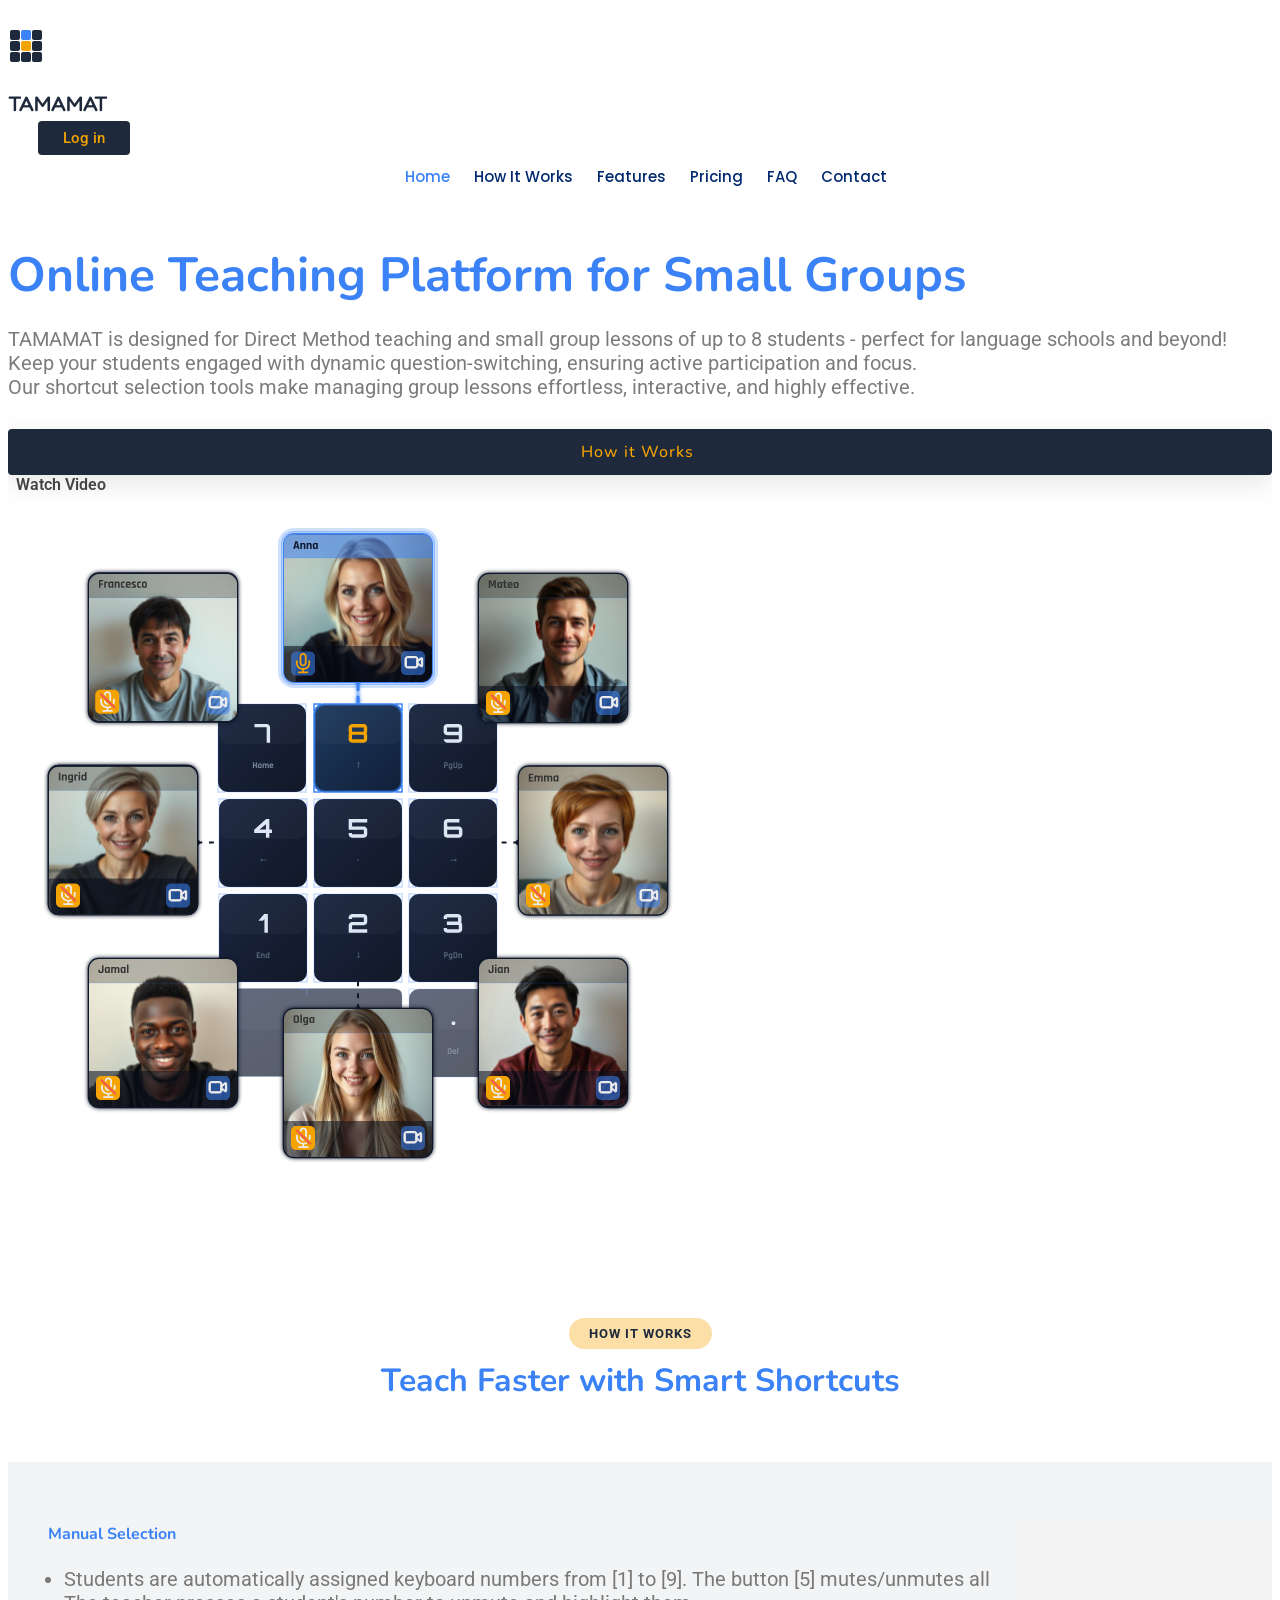
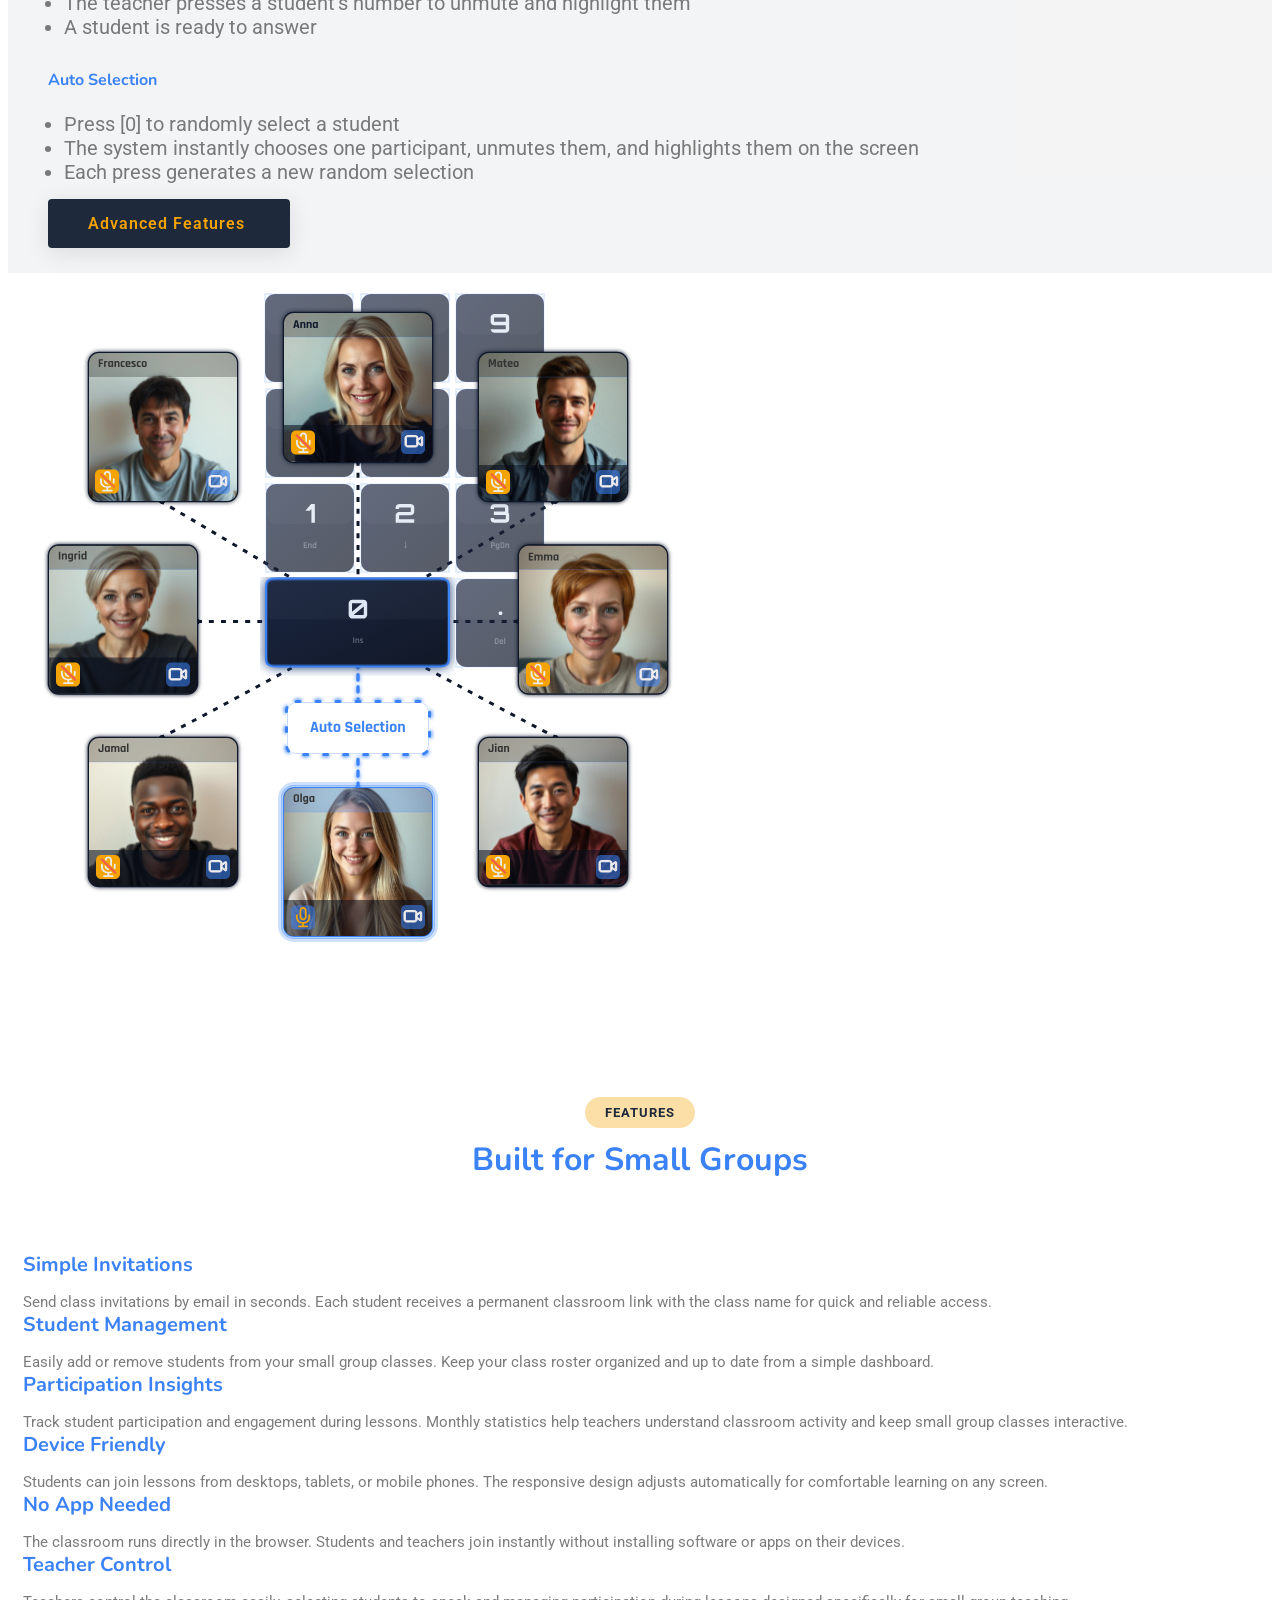
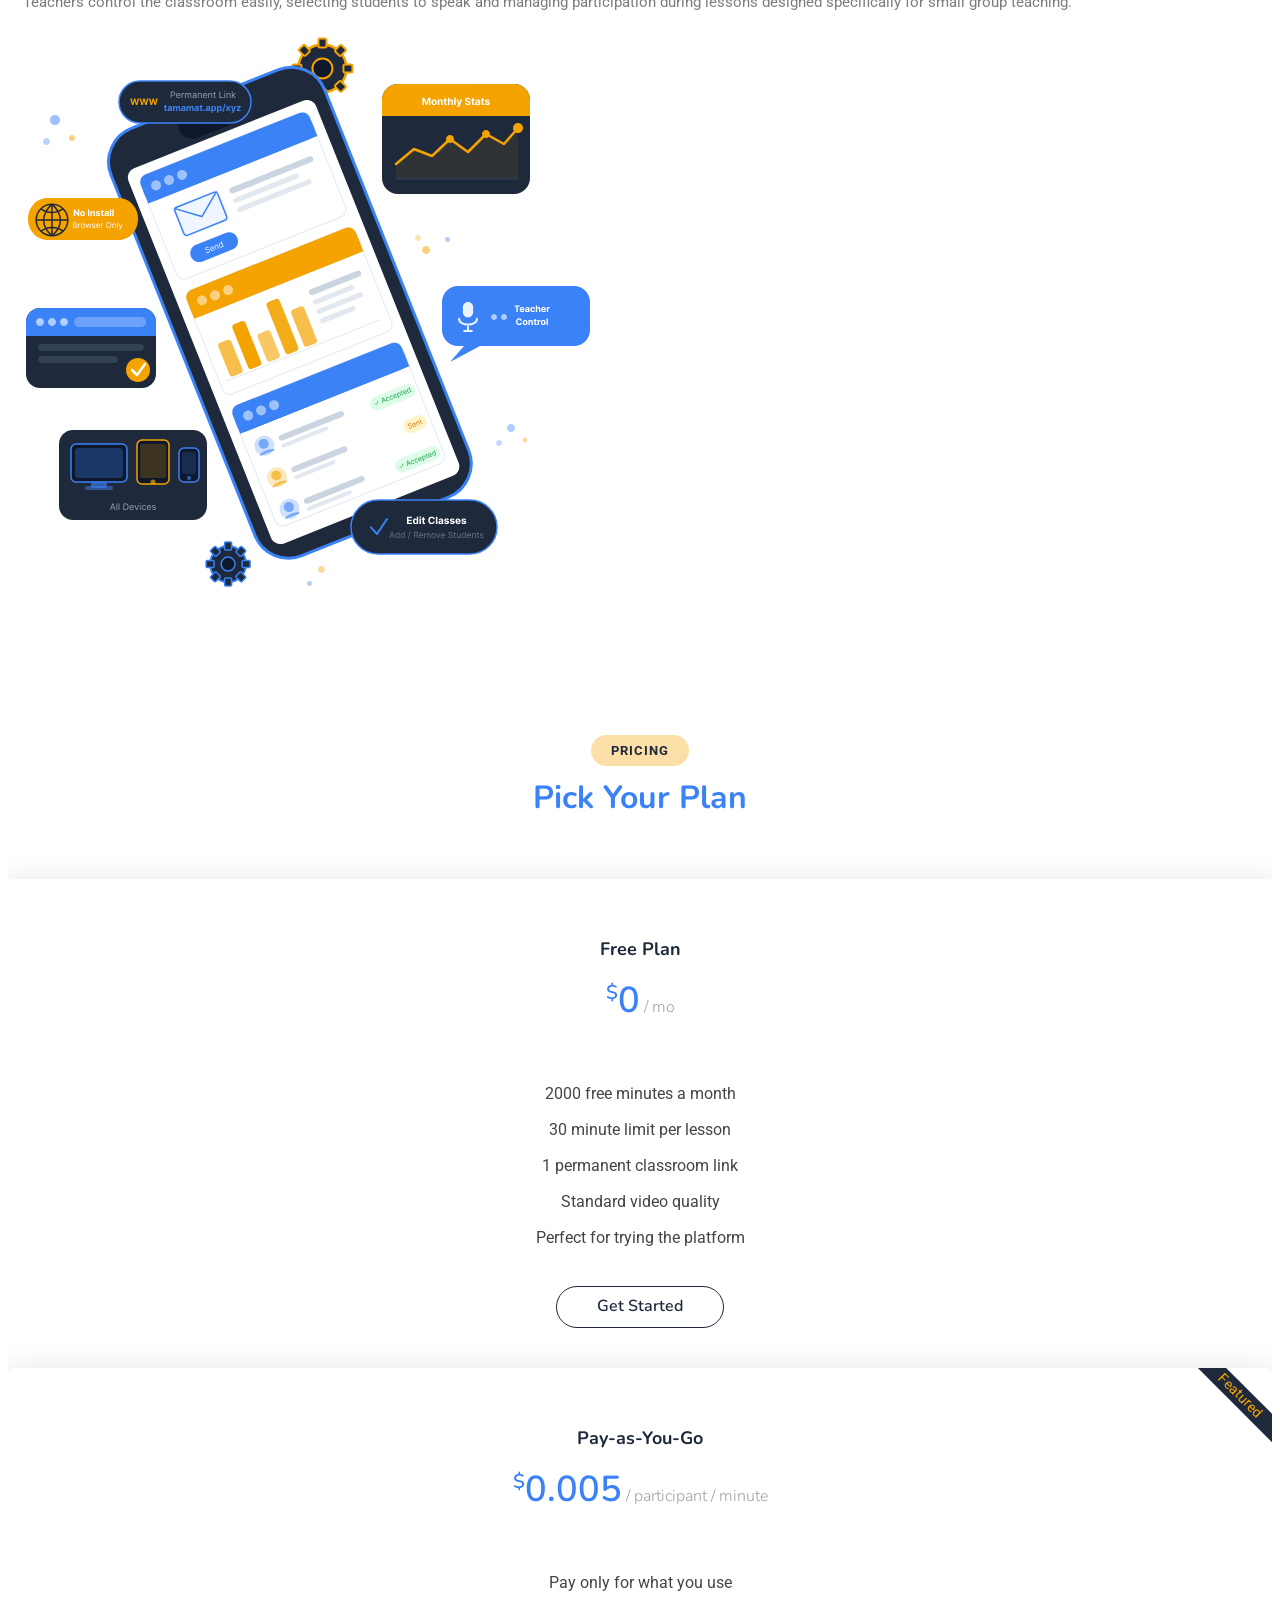
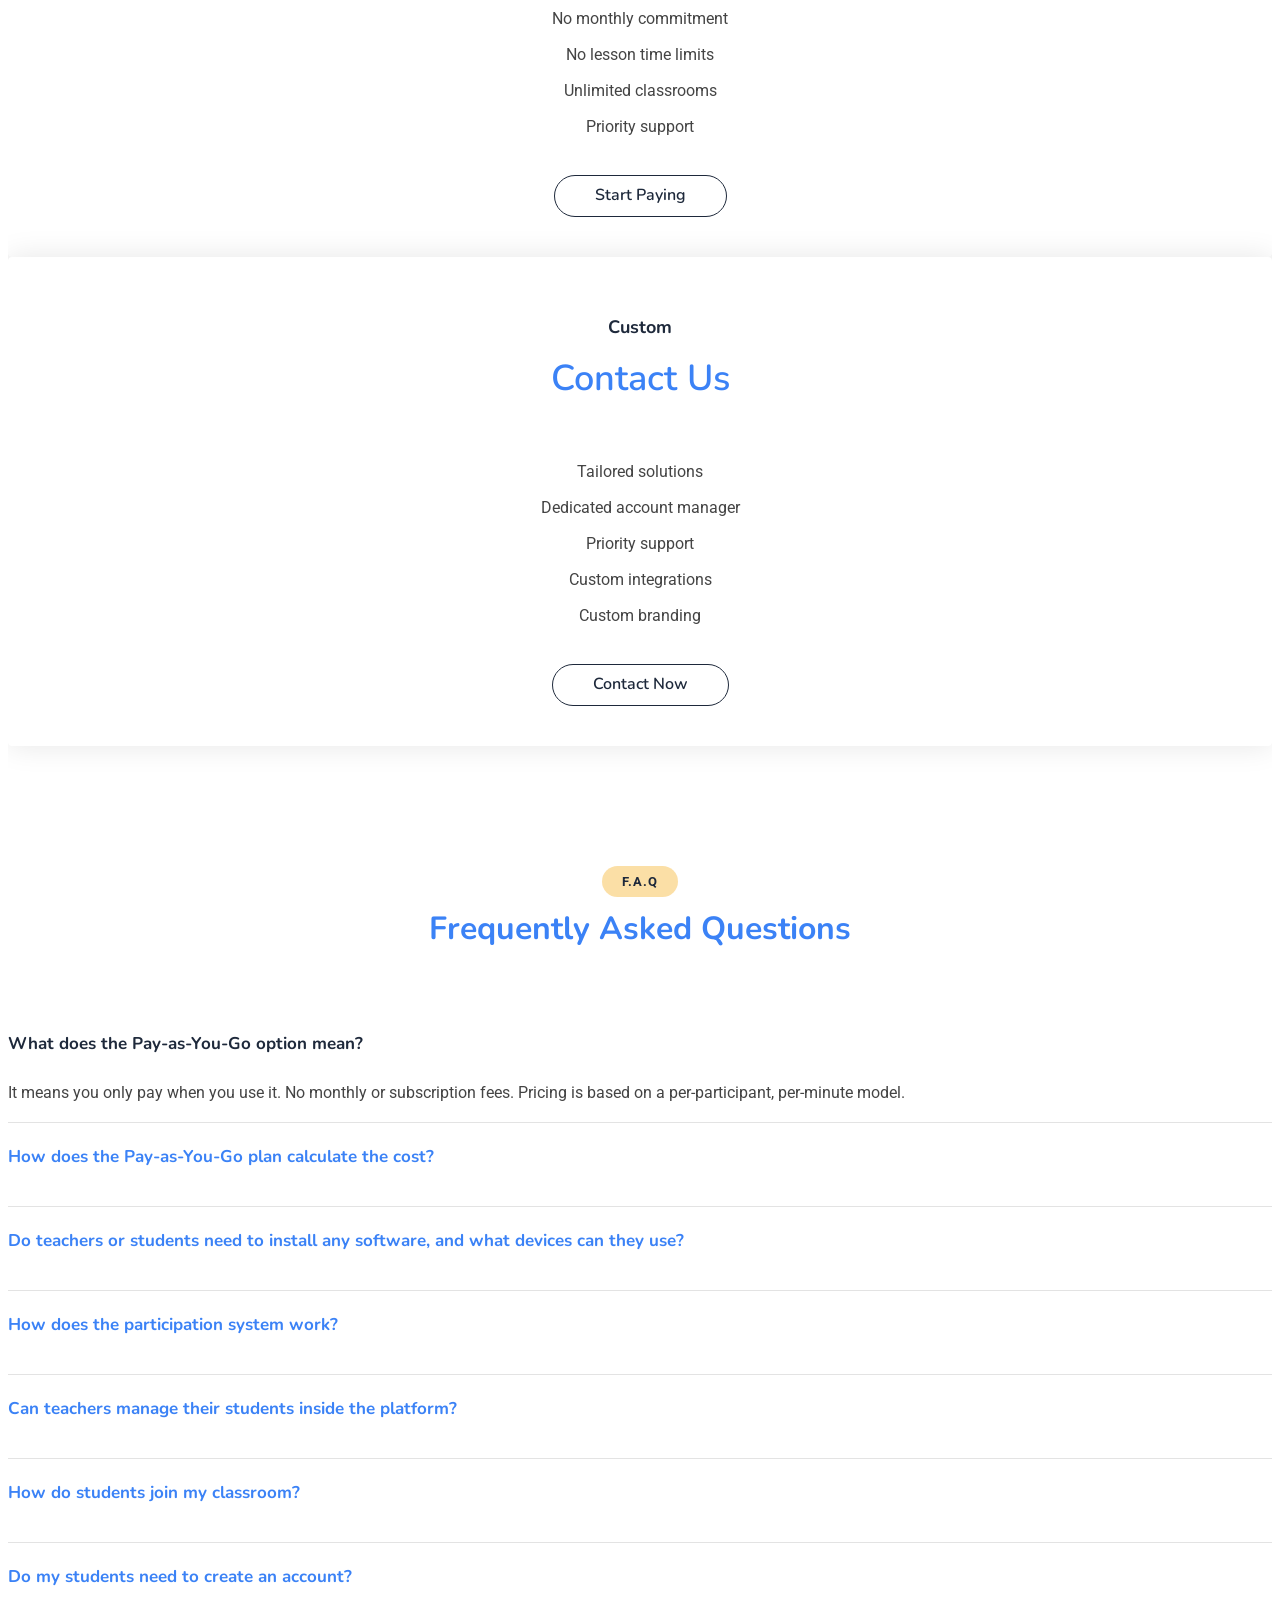
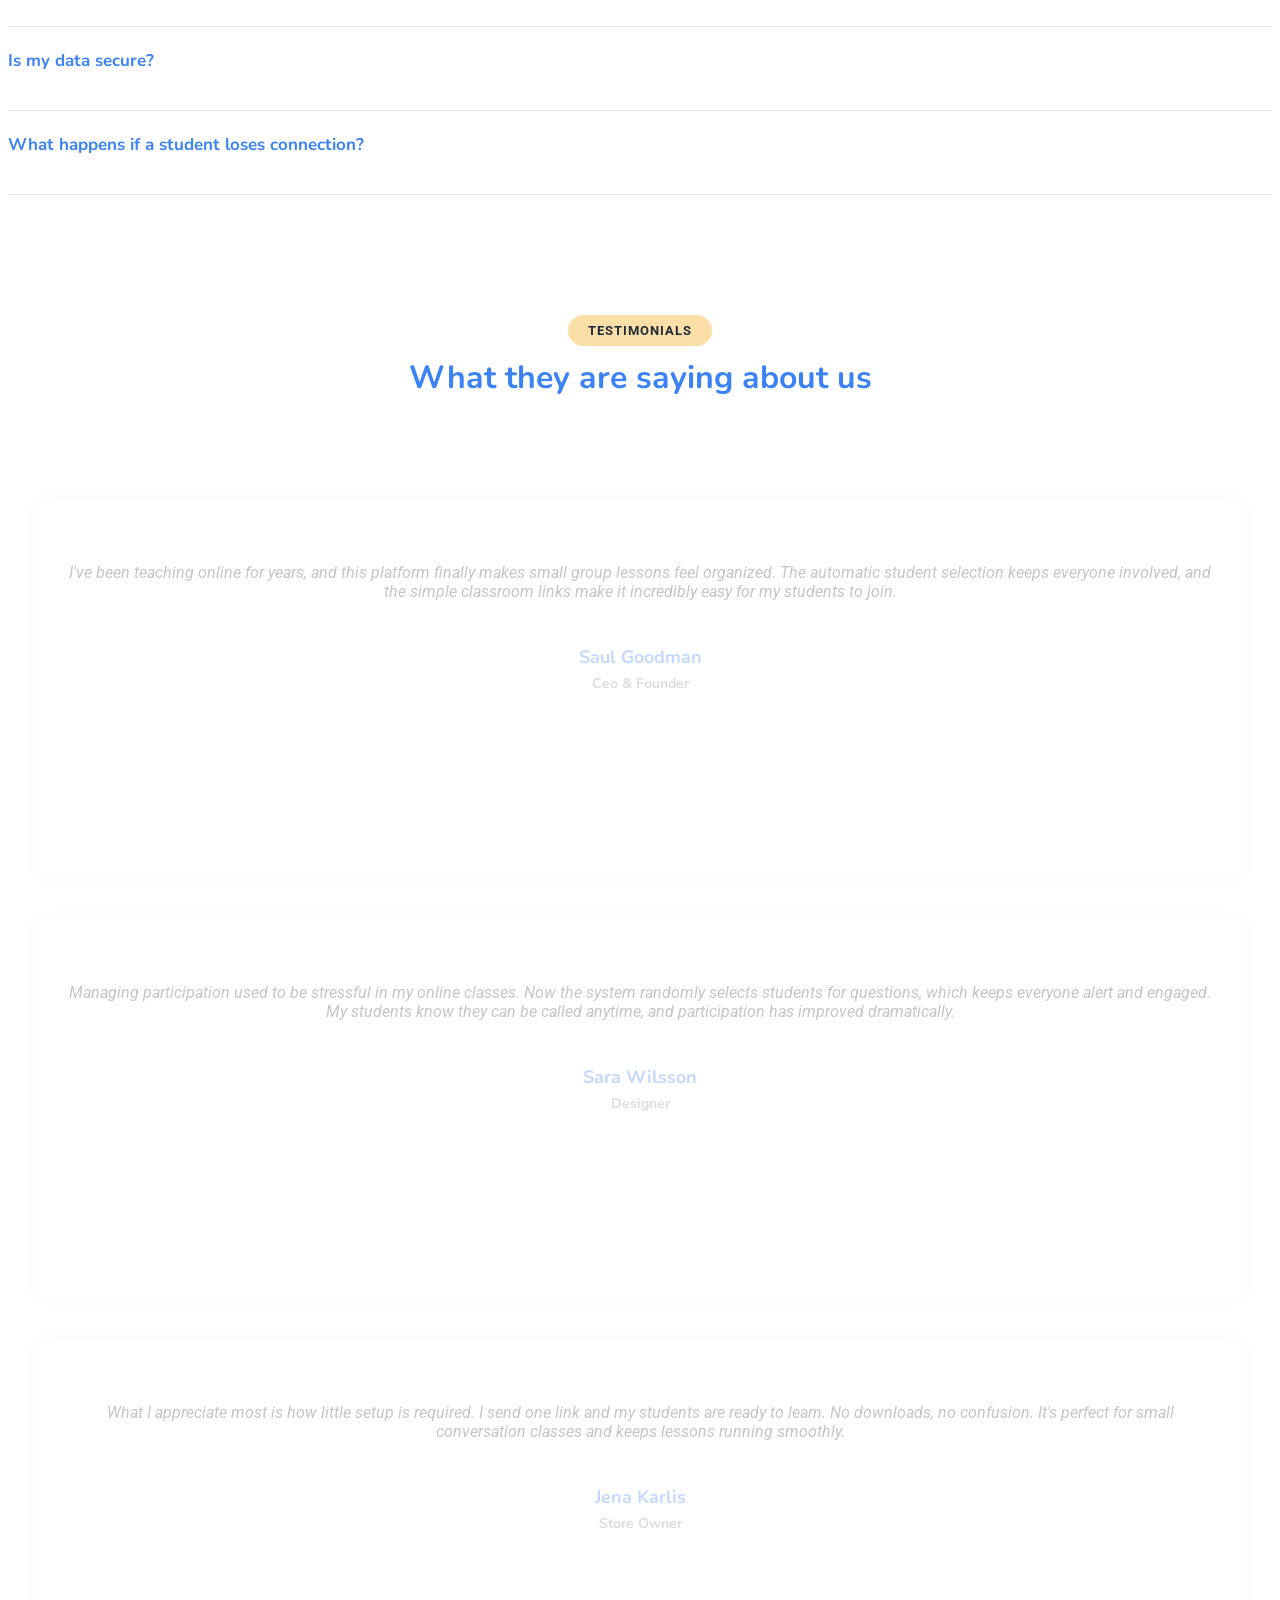
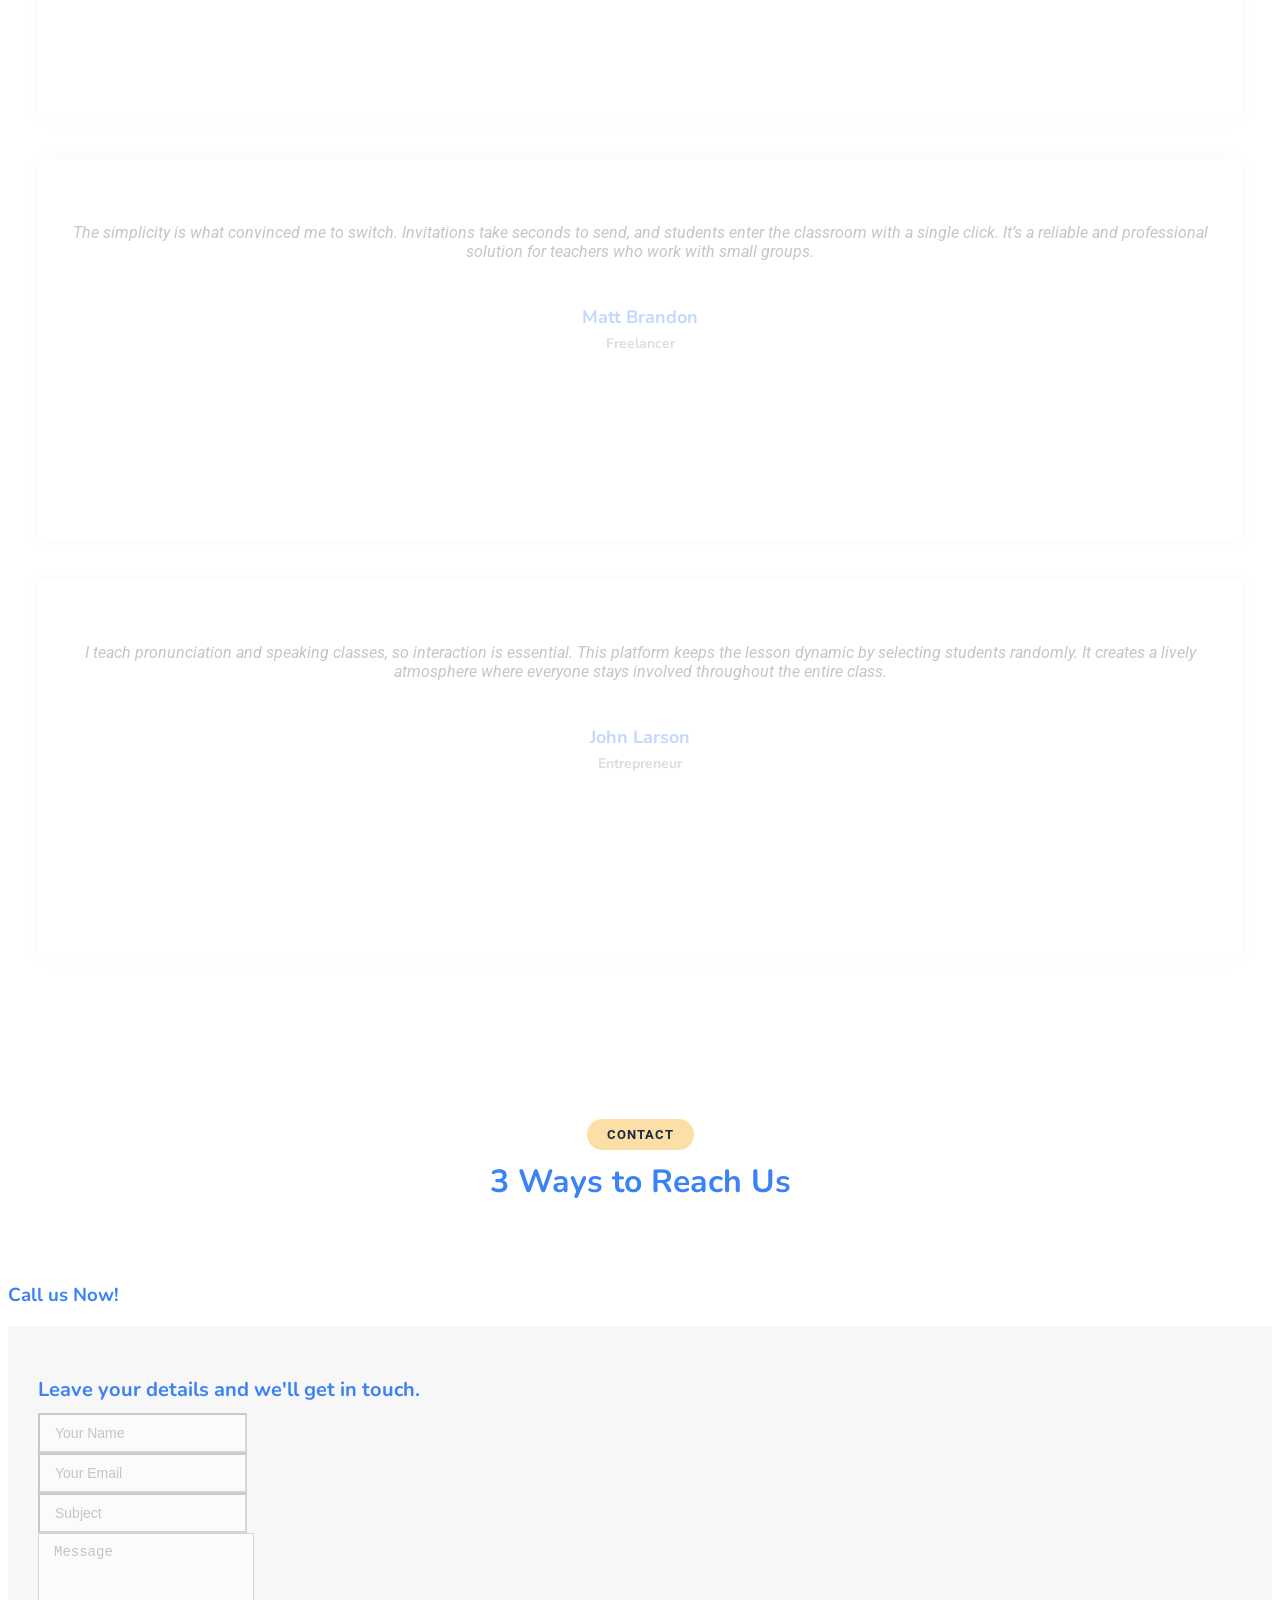
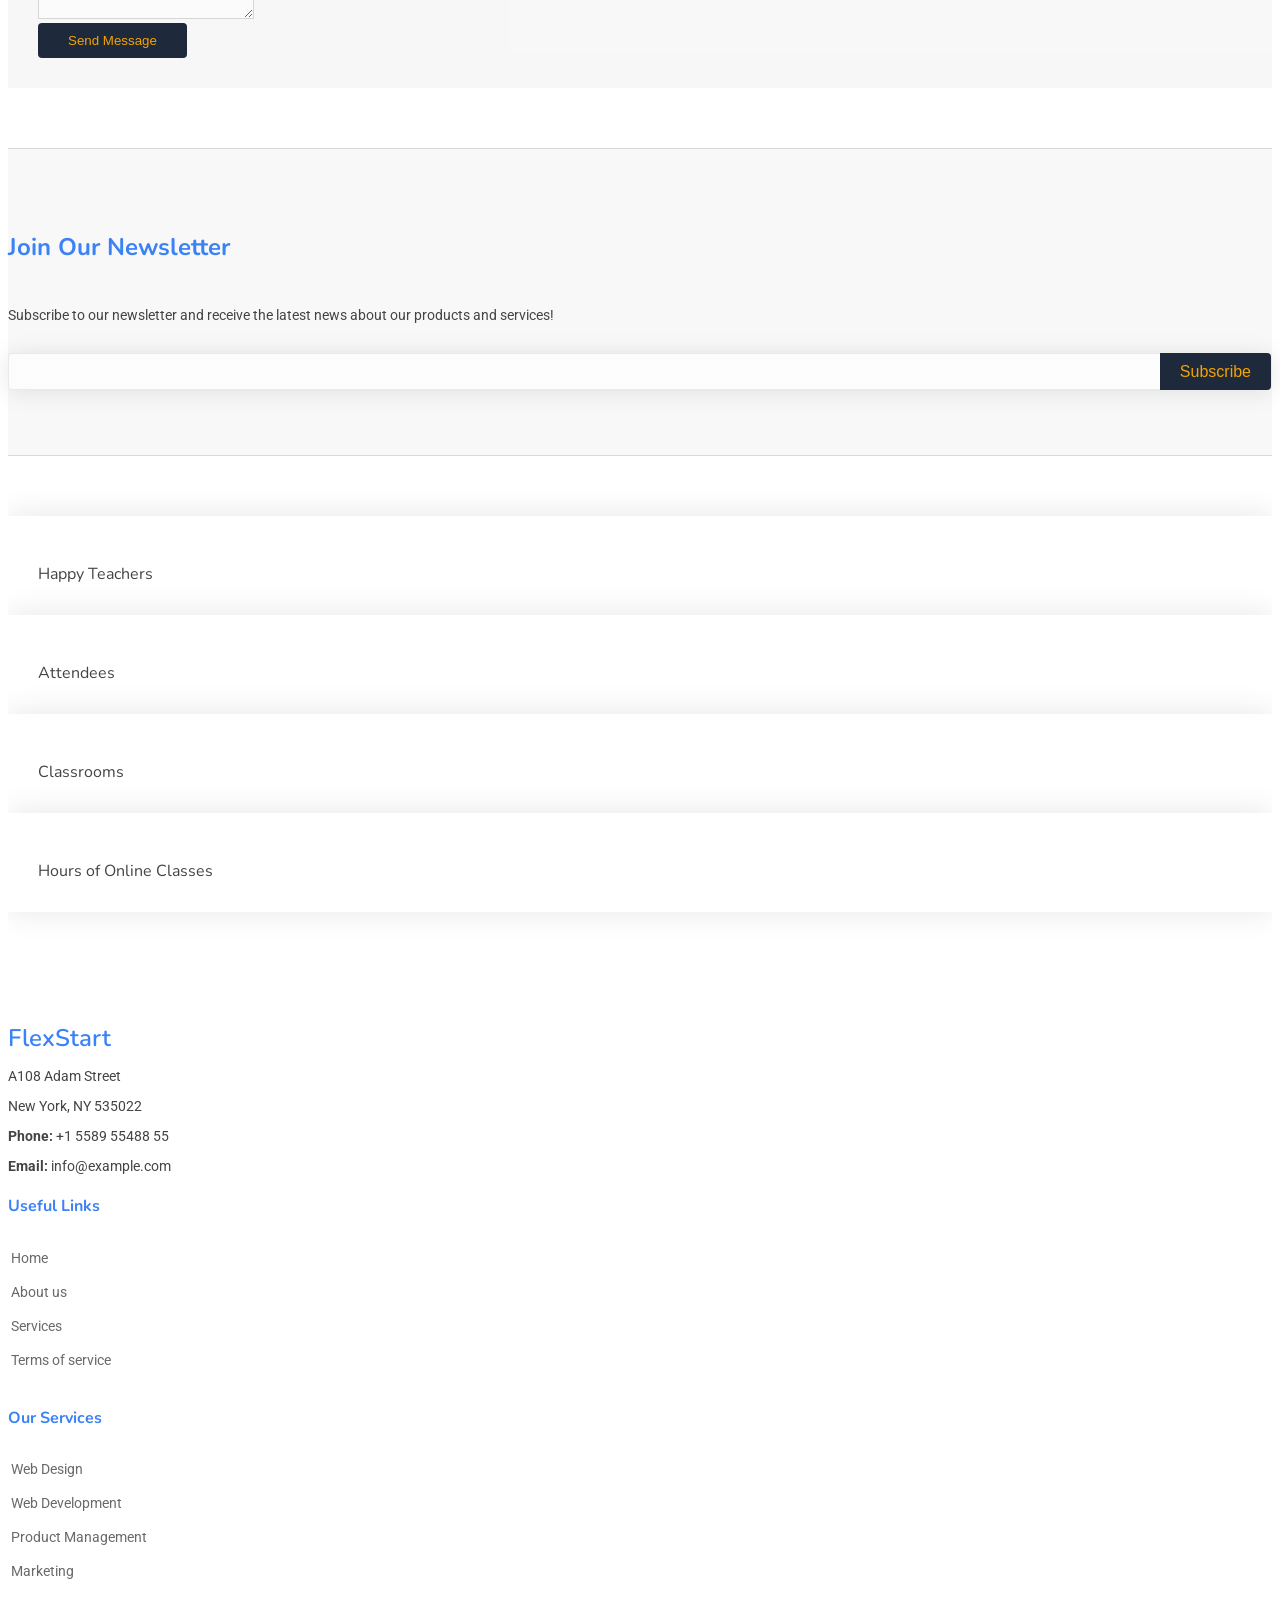
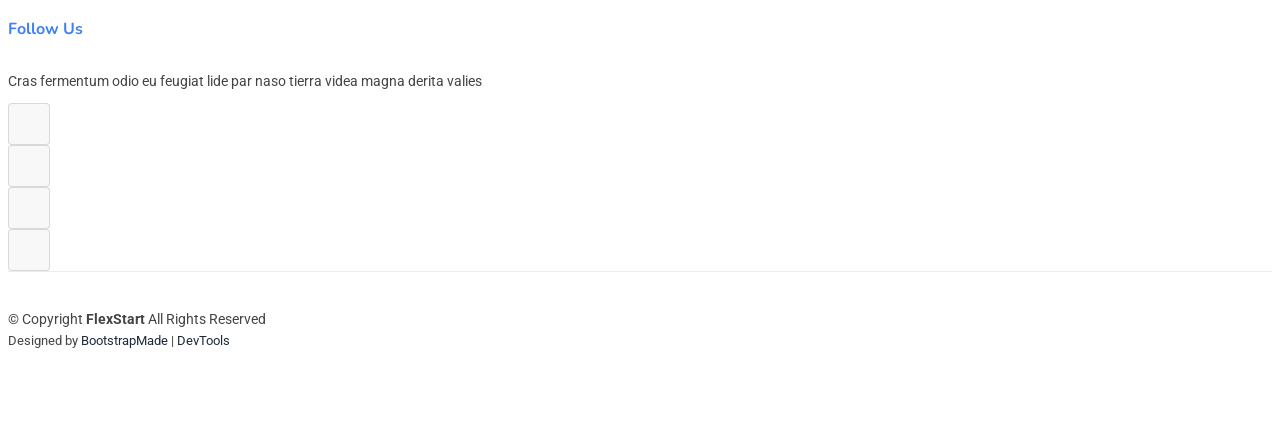
==== commit 28c9abac: "Update index.html" ====
--- a/index.html
+++ b/index.html
@@ -26,6 +26,8 @@
   <!-- Main CSS File -->
   <link href="assets/css/main.css" rel="stylesheet">
 
+  <!-- CallMeWidget CSS -->
+  <link rel="stylesheet" href="callmewidget/style.min.css" />
 
 </head>
 
@@ -550,13 +552,53 @@
       <!-- Section Title -->
       <div class="container section-title" data-aos="fade-up">
         <h2>Contact</h2>
+        <p>3 Ways to Reach Us</p>  
       </div><!-- End Section Title -->
 
       <div class="container" data-aos="fade-up" data-aos-delay="100">
 
         <div class="row gy-4">
 
-          <div class="col-lg-6 order-2 order-lg-1">
+          <div class="col-lg-6">
+
+<div class="row gy-4">
+ <div class="col-12 text-center">
+    <div class="row gy-4">
+  <h3>Call us Now!</h3>
+
+</div>
+<!-- CallmeWidget Placeholder-->
+<div id="myZadarmaCallmeWidget17889"></div>
+<script>
+var myZadarmaCallmeWidget17889;var myZadarmaCallmeWidgetFn17889 = function() {  myZadarmaCallmeWidget17889 = new ZadarmaCallmeWidget("myZadarmaCallmeWidget17889");  myZadarmaCallmeWidget17889.create({"widgetId": "j7Mn6y93cPZkCa2vka3NmfZ2Z7L34vcVBR5exdhg4tjzrrFrdt6Zhgpe25nKnjd4HkegjgU8kf5LkZdz4xZM3JaS7e2Vk13T17a3697db2fa91eb92eaa3ed4db777ae", "sipId":"548099_0", "domElement":"myZadarmaCallmeWidget17889"}, {"language":"en", "shape":"square", "width":"0", "dtmf":false                                                    , "font": "'Trebuchet MS','Helvetica CY',sans-serif", "color_call": "rgb(255, 255, 255)", "color_bg_call": "rgb(30, 41, 59)", "color_border_call": "rgb(51, 65, 85)", "is_custom_hover": 1, "color_call_hover": "rgb(255, 255, 255)", "bg_call_hover": "rgb(59, 131, 246)", "border_call_hover": "rgb(138, 200, 255)", "color_connection": "rgb(255, 255, 255)", "color_bg_connection": "rgb(0, 102, 75)", "color_border_connection": "rgb(144, 233, 211)", "color_calling": "rgb(255, 255, 255)", "color_border_calling": "rgb(255, 218, 128)", "color_bg_calling": "rgb(204, 143, 0)", "color_ended": "rgb(255, 255, 255)", "color_bg_ended": "rgb(164, 164, 164)", "color_border_ended": "rgb(210, 210, 210)"  });};if (window.addEventListener) {  window.addEventListener('load', myZadarmaCallmeWidgetFn17889, false);} else if (window.attachEvent) {  window.attachEvent('onload', myZadarmaCallmeWidgetFn17889);}
+</script>
+<!--/ CallmeWidget Placeholder-->
+
+                </div>
+
+                <div class="col-12 text-center">
+<script type="text/javascript">
+var ZCallbackWidgetLinkId  = '2667ec8ae156bbafa2ccdb069eabf3a7';
+var ZCallbackWidgetDomain  = 'my.zadarma.com';
+(function(){
+    var lt = document.createElement('script');
+    lt.type ='text/javascript';
+    lt.charset = 'utf-8';
+    lt.async = true;
+    lt.src = 'https://' + ZCallbackWidgetDomain + '/callbackWidget/js/main.min.js?v=1.15.4';
+    var sc = document.getElementsByTagName('script')[0];
+    if (sc) sc.parentNode.insertBefore(lt, sc);
+    else document.documentElement.firstChild.appendChild(lt);
+})();
+</script>
+                </div>
+
+
+              </div>
+
+          </div>
+
+          <div class="col-lg-6">
             <form action="forms/contact.php" method="post" class="php-email-form" data-aos="fade-up" data-aos-delay="200">
               <div class="row gy-4">
               <h3>Leave your details and we'll get in touch.</h3>
@@ -589,19 +631,7 @@
             </form>
           </div>
 
-          <div class="col-lg-6 order-1 order-lg-2">
-<div class="row gy-4">
-  <h3>Call us Now!</h3>
-
-</div>
-          <!--Widget Placeholder-->
-<div id="myZadarmaCallmeWidget17889"></div>
-<script>
-var myZadarmaCallmeWidget17889;  var myZadarmaCallmeWidgetFn17889 = function() {    myZadarmaCallmeWidget17889 = new ZadarmaCallmeWidget("myZadarmaCallmeWidget17889");    myZadarmaCallmeWidget17889.create({"widgetId": "j7Mn6y93cPZkCa2vka3NmfZ2Z7L34vcVBR5exdhg4tjzrrFrdt6Zhgpe25nKnjd4HkegjgU8kf5LkZdz4xZM3JaS7e2Vk13T17a3697db2fa91eb92eaa3ed4db777ae", "sipId":"548099_0", "domElement":"myZadarmaCallmeWidget17889"}, {"shape":"square", "language":"en", "width":"0", "dtmf":false, "font": "'Trebuchet MS','Helvetica CY',sans-serif", "color_call": "rgb(255, 255, 255)", "color_bg_call": "rgb(30, 41, 59)", "color_border_call": "rgb(51, 65, 85)", "is_custom_hover": 1, "color_call_hover": "rgb(255, 255, 255)", "bg_call_hover": "rgb(59, 131, 246)", "border_call_hover": "rgb(138, 200, 255)", "color_connection": "rgb(255, 255, 255)", "color_bg_connection": "rgb(0, 102, 75)", "color_border_connection": "rgb(144, 233, 211)", "color_calling": "rgb(255, 255, 255)", "color_border_calling": "rgb(255, 218, 128)", "color_bg_calling": "rgb(204, 143, 0)", "color_ended": "rgb(255, 255, 255)", "color_bg_ended": "rgb(164, 164, 164)", "color_border_ended": "rgb(210, 210, 210)"    });  };  if (window.addEventListener) {    window.addEventListener('load', myZadarmaCallmeWidgetFn17889, false);  } else if (window.attachEvent) {    window.attachEvent('onload', myZadarmaCallmeWidgetFn17889);  }
-</script>
-<!--/Widget Placeholder-->
-
-          </div>
+
 
 <!-- End Contact Form -->
 
@@ -766,10 +796,9 @@
   <script src="assets/js/main.js"></script>
 
   <!-- Call me Widget -->
-<div id="zadarmaScripts"></div>
-<script>
-(function() {  var script = document.createElement('script');  script.src = 'https://my.zadarma.com/callmewidget/v2.0.9/loader.js';  document.getElementById('zadarmaScripts').appendChild(script);}());
-</script>
+<script src="callmewidget/detectWebRTC.min.js"></script>
+<script src="callmewidget/jssip.min.js"></script>
+<script src="callmewidget/widget.min.js"></script>
   <!-- /Call me Widget -->
 
 </body>
--- a/callmewidget/style.min.css
+++ b/callmewidget/style.min.css
@@ -0,0 +1,4 @@
+/* CallmeWidget Zadarma StyleSheet
+ * v 2.0.9
+ */
+.z-callme-widget video{width:0;height:0}.z-callme-widget div,.z-callme-widget span,.z-callme-widget object,.z-callme-widget iframe,.z-callme-widget h1,.z-callme-widget h2,.z-callme-widget h3,.z-callme-widget p,.z-callme-widget a,.z-callme-widget i,.z-callme-widget ol,.z-callme-widget ul,.z-callme-widget li,.z-callme-widget form,.z-callme-widget label,.z-callme-widget audio,.z-callme-widget video{margin:0;padding:0;border:0;font-size:100%;font:inherit;vertical-align:baseline}.z-callme-widget div,.z-callme-widget span,.z-callme-widget p,.z-callme-widget a,.z-callme-widget h1,.z-callme-widget h2,.z-callme-widget h3,.z-callme-widget form,.z-callme-widget label{line-height:1}.z-callme-widget ol,.z-callme-widget ul{list-style:none}@font-face{font-family:'icomoon';src:url([data-uri]) format("embedded-opentype"),url([data-uri]) format("truetype"),url([data-uri]) format("woff"),url([data-uri]) format("svg");font-weight:400;font-style:normal}.z-callme-widget [class^="icon-"],.z-callme-widget [class*=" icon-"]{font-family:'icomoon'!important;speak:none;font-style:normal;font-weight:400;font-variant:normal;text-transform:none;line-height:1;-webkit-font-smoothing:antialiased;-moz-osx-font-smoothing:grayscale}.z-callme-widget .icon-connecting-phone-ico:before{font-family: 'icomoon' !important;content:"\e900"}.z-callme-widget .icon-default-phone-ico:before{font-family: 'icomoon' !important;content:"\e901"}.z-callme-widget .icon-done-ico:before{font-family: 'icomoon' !important;content:"\e902"}.z-callme-widget .icon-dtmf-phone-ico:before{font-family: 'icomoon' !important;content:"\e903"}.z-callme-widget .icon-finish-phone-ico:before{font-family: 'icomoon' !important;content:"\e904"}.z-callme-widget *{box-sizing:border-box;-webkit-user-select:none;-moz-user-select:none;-ms-user-select:none;user-select:none}.z-callme-widget.callme{display:inline-block;position:relative;opacity:0;transition:min-width 3.25s}.z-callme-widget.callme.callme--shown{opacity:1}.z-callme-widget.callme .callme__content{width:100%;position:relative}.z-callme-widget.callme .default-phone-ico,.z-callme-widget.callme .connecting-phone-ico,.z-callme-widget.callme .finish-phone-ico,.z-callme-widget.callme .done-ico{visibility:hidden;opacity:0;transition:visibility 0 linear 0.25s,opacity .25s linear}.z-callme-widget.callme.callme--default .default-phone-ico{visibility:visible;opacity:1;transition-delay:0}.z-callme-widget.callme.callme--connecting .connecting-phone-ico{visibility:visible;opacity:1;transition-delay:0}.z-callme-widget.callme.callme--speaking .finish-phone-ico{visibility:visible;opacity:1;transition-delay:0}.z-callme-widget.callme.callme--speaking .callme__dtmf-ico{visibility:visible;opacity:1;transition-delay:0}.z-callme-widget.callme.callme--speaking .callme-dtmf-numpad.callme-dtmf-numpad--opened{visibility:visible;opacity:1;transition-delay:0}.z-callme-widget.callme.callme--finished .done-ico{visibility:visible;opacity:1;transition-delay:0}.z-callme-widget.callme .callme__dtmf-ico{visibility:hidden;opacity:0;cursor:pointer;transition:visibility 0 linear 0.25s,opacity .25s linear}.z-callme-widget.callme.callme--circle .callme__content{width:64px;height:64px;border-radius:50%;font-size:24px;transition:box-shadow .25s,background .25s}.z-callme-widget.callme.callme--circle .callme__icon__text{display:none}.z-callme-widget.callme.callme--circle .callme__dtmf-ico{cursor:pointer;display:-ms-flexbox;display:flex;-ms-flex-align:center;align-items:center;-ms-flex-pack:center;justify-content:center;overflow:hidden;position:absolute;width:32px;height:32px;background:#FFF;border:3px solid rgba(226,226,226,0.5);border-radius:50%;color:#9B9B9B}.z-callme-widget.callme.callme--circle .callme__dtmf-ico .icon-dtmf-phone-ico{font-size:16px}.z-callme-widget.callme.callme--circle .callme__dtmf-ico .icon-dtmf-phone-ico:before{color:#9B9B9B}.z-callme-widget.callme.callme--circle .finish-phone-ico .callme__dtmf-ico{display:none}.z-callme-widget.callme.callme--circle .z-icon{position:absolute;top:50%;left:50%;transform:translate(-50%,-50%)}.z-callme-widget.callme.callme--circle.callme--dtmf-top .callme__dtmf-ico{top:-22px;right:unset;bottom:unset;left: 50%;transform: translateX(-50%)}.z-callme-widget.callme.callme--circle.callme--dtmf-right .callme__dtmf-ico{top:50%;right:-22px;bottom:unset;left:unset;transform:translateY(-50%)}.z-callme-widget.callme.callme--circle.callme--dtmf-bottom .callme__dtmf-ico{top:unset;right:unset;bottom:-22px;left:50%;transform:translateX(-50%)}.z-callme-widget.callme.callme--circle.callme--dtmf-left .callme__dtmf-ico{top:50%;right:unset;bottom:unset;left:-22px;transform:translateY(-50%)}.z-callme-widget.callme.callme--square .callme__content{border-radius:20px;font-size:16px;padding:10px 20px;overflow:hidden}.z-callme-widget.callme.callme--square .callme__icon{font-size:16px;text-align:center}.z-callme-widget.callme.callme--square .callme__icon__text{font-weight:600;font-size:14px;white-space:nowrap;overflow:hidden}.z-callme-widget.callme.callme--square .callme__icon .z-icon{margin-right:5px}.z-callme-widget.callme.callme--square .callme__icon .callme__dtmf-ico .z-icon{margin-right:0}.z-callme-widget.callme.callme--square .callme__icon > *{display:-ms-inline-flexbox;display:inline-flex;-ms-flex-align:center;align-items:center;-ms-flex-pack:start;justify-content:flex-start}.z-callme-widget.callme.callme--square .callme__dtmf-ico{display:none}.z-callme-widget.callme.callme--square .finish-phone-ico .callme__dtmf-ico{display:-ms-flexbox;display:flex;margin-left:5px;opacity:.5}.z-callme-widget.callme.callme--square .finish-phone-ico .callme__dtmf-ico.callme__dtmf-ico--shown{opacity:1}.z-callme-widget.callme.callme--square .default-phone-ico,.z-callme-widget.callme.callme--square .connecting-phone-ico,.z-callme-widget.callme.callme--square .finish-phone-ico,.z-callme-widget.callme.callme--square .done-ico{position:absolute;transition:position 0 linear,opacity .25s}.z-callme-widget.callme.callme--square.callme--default .default-phone-ico{position:relative}.z-callme-widget.callme.callme--square.callme--connecting .connecting-phone-ico{position:relative}.z-callme-widget.callme.callme--square.callme--speaking .finish-phone-ico{position:relative}.z-callme-widget.callme.callme--square.callme--finished .done-ico{position:relative}.z-callme-widget.callme.callme--dtmf-top .callme-dtmf-numpad{top:unset;left:50%;bottom:calc(100% + 35px);right:unset;transform:translateX(-50%)}.z-callme-widget.callme.callme--dtmf-top .callme-dtmf-numpad:before,.z-callme-widget.callme.callme--dtmf-top .callme-dtmf-numpad:after{transform:translateX(-50%);border-width:6px 6px 0}.z-callme-widget.callme.callme--dtmf-top .callme-dtmf-numpad:before{top:unset;left:50%;bottom:-6px;right:unset;border-color:#A4A4A4 transparent transparent}.z-callme-widget.callme.callme--dtmf-top .callme-dtmf-numpad:after{top:unset;left:50%;bottom:-12px;right:unset;border-color:rgba(226,226,226,0.5) transparent transparent}.z-callme-widget.callme.callme--dtmf-left .callme-dtmf-numpad{top:50%;left:unset;bottom:unset;right:calc(100% + 35px);transform:translateY(-50%)}.z-callme-widget.callme.callme--dtmf-left .callme-dtmf-numpad:before,.z-callme-widget.callme.callme--dtmf-left .callme-dtmf-numpad:after{transform:translateY(-50%);border-width:6px 0 6px 6px}.z-callme-widget.callme.callme--dtmf-left .callme-dtmf-numpad:before{top:50%;left:unset;bottom:unset;right:-6px;border-color:transparent transparent transparent #A4A4A4}.z-callme-widget.callme.callme--dtmf-left .callme-dtmf-numpad:after{top:50%;left:unset;bottom:unset;right:-12px;border-color:transparent transparent transparent rgba(226,226,226,0.5)}.z-callme-widget.callme.callme--dtmf-bottom .callme-dtmf-numpad{top:calc(100% + 35px);left:unset;bottom:unset;right:50%;transform:translateX(50%)}.z-callme-widget.callme.callme--dtmf-bottom .callme-dtmf-numpad:before,.z-callme-widget.callme.callme--dtmf-bottom .callme-dtmf-numpad:after{transform:translateX(-50%) rotate(180deg);border-width:6px 6px 0}.z-callme-widget.callme.callme--dtmf-bottom .callme-dtmf-numpad:before{top:-6px;left:50%;bottom:unset;right:unset;border-color:#A4A4A4 transparent transparent}.z-callme-widget.callme.callme--dtmf-bottom .callme-dtmf-numpad:after{top:-12px;left:50%;bottom:unset;right:unset;border-color:rgba(226,226,226,0.5) transparent transparent}.z-callme-widget.callme.callme--dtmf-right .callme-dtmf-numpad{top:50%;left:calc(100% + 35px);bottom:unset;right:unset;transform:translateY(-50%)}.z-callme-widget.callme.callme--dtmf-right .callme-dtmf-numpad:before,.z-callme-widget.callme.callme--dtmf-right .callme-dtmf-numpad:after{transform:translateY(-50%);border-width:6px 6px 6px 0}.z-callme-widget.callme.callme--dtmf-right .callme-dtmf-numpad:before{top:50%;left:-6px;bottom:unset;right:unset;border-color:transparent #A4A4A4 transparent transparent}.z-callme-widget.callme.callme--dtmf-right .callme-dtmf-numpad:after{top:50%;left:-12px;bottom:unset;right:unset;border-color:transparent rgba(226,226,226,0.5) transparent transparent}.z-callme-widget.callme .callme-dtmf-numpad{min-width:160px;background:#A4A4A4;border-radius:17px;color:#FFF;font-family:Roboto;padding:15px;position:absolute;top:50%;left:calc(100% + 30px);transform:translateY(-50%);box-shadow:0 0 0 6px rgba(226,226,226,0.5);visibility:hidden;opacity:0;transition:visibility 0 linear 0.25s,opacity .25s linear}.z-callme-widget.callme .callme-dtmf-numpad:before,.z-callme-widget.callme .callme-dtmf-numpad:after{content:'';position:absolute;width:0;height:0;border-style:solid}.z-callme-widget.callme .callme-dtmf-numpad .callme-dtmf-numpad__description{font-size:11px;text-align:center;margin-bottom:10px}.z-callme-widget.callme .callme-dtmf-numpad .dtmf-numpad{list-style:none;margin:0;padding:0;display:-ms-flexbox;display:flex;-ms-flex-align:center;align-items:center;-ms-flex-pack:center;justify-content:center;-ms-flex-wrap:wrap;flex-wrap:wrap}.z-callme-widget.callme .callme-dtmf-numpad .dtmf-numpad .dtmf-numpad__item:nth-of-type(3n + 2){margin:0 5px}.z-callme-widget.callme .callme-dtmf-numpad .dtmf-numpad .dtmf-numpad__item:not(:last-of-type){margin-bottom:5px}.z-callme-widget.callme .callme-dtmf-numpad .dtmf-numpad__item{display:-ms-flexbox;display:flex;-ms-flex-align:center;align-items:center;-ms-flex-pack:center;justify-content:center;-webkit-user-select:none;-moz-user-select:none;-ms-user-select:none;user-select:none;width:40px;height:40px;text-align:center;padding:8px;border:2px solid transparent;border-radius:50%;cursor:pointer;transition:background .25s,border .25s}.z-callme-widget.callme .callme-dtmf-numpad .dtmf-numpad__item:hover{background:#8B8B8B;border:2px solid #979797}.z-callme-widget.callme .callme-dtmf-numpad .dtmf-numpad__item:active{background:#696969;border:2px solid #757575}@keyframes z-widget-circle-btn-pulse{0%{width:70px;height:70px}50%{width:100px;height:100px}100%{width:70px;height:70px}0%{width:52px;height:52px}50%{width:82px;height:82px}100%{width:52px;height:52px}}.callme--hidden{display:none!important;z-index:-99999!important;top:-99999px!important;left:-999999px!important;position:absolute!important}
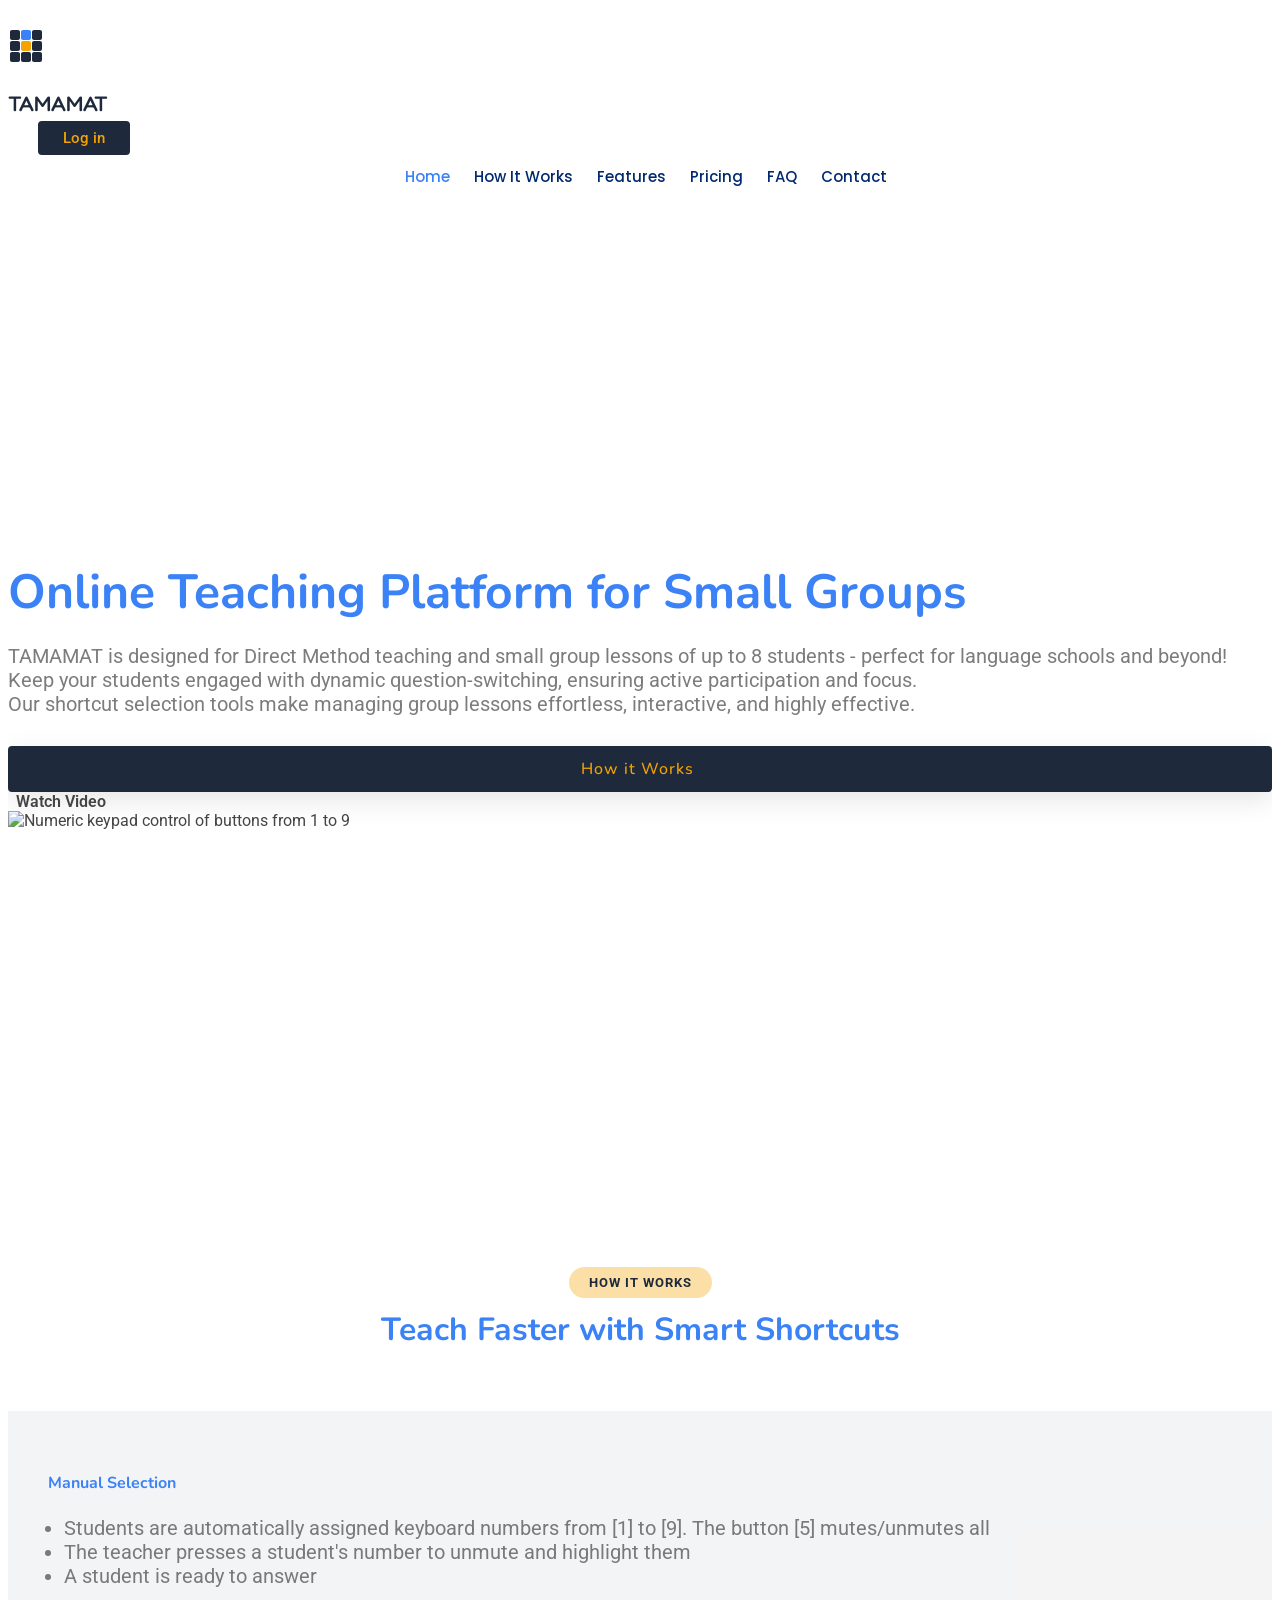
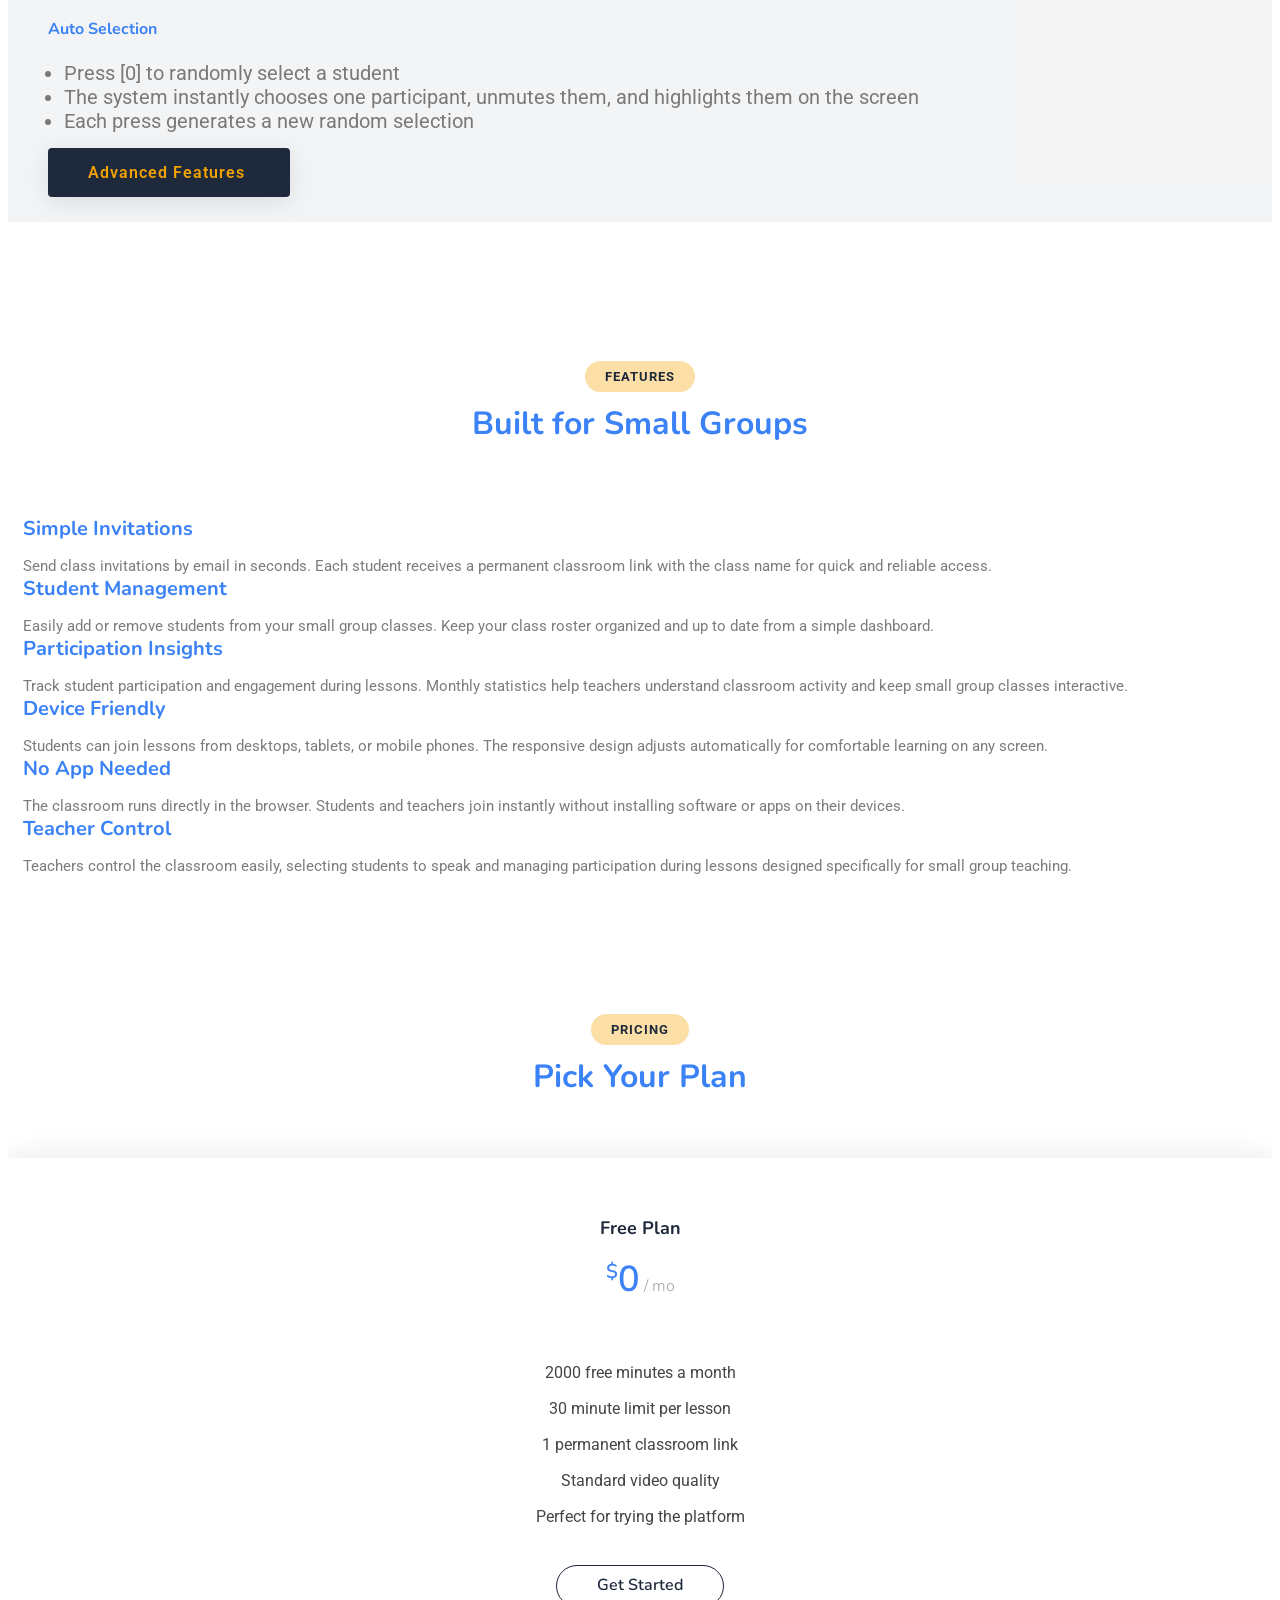
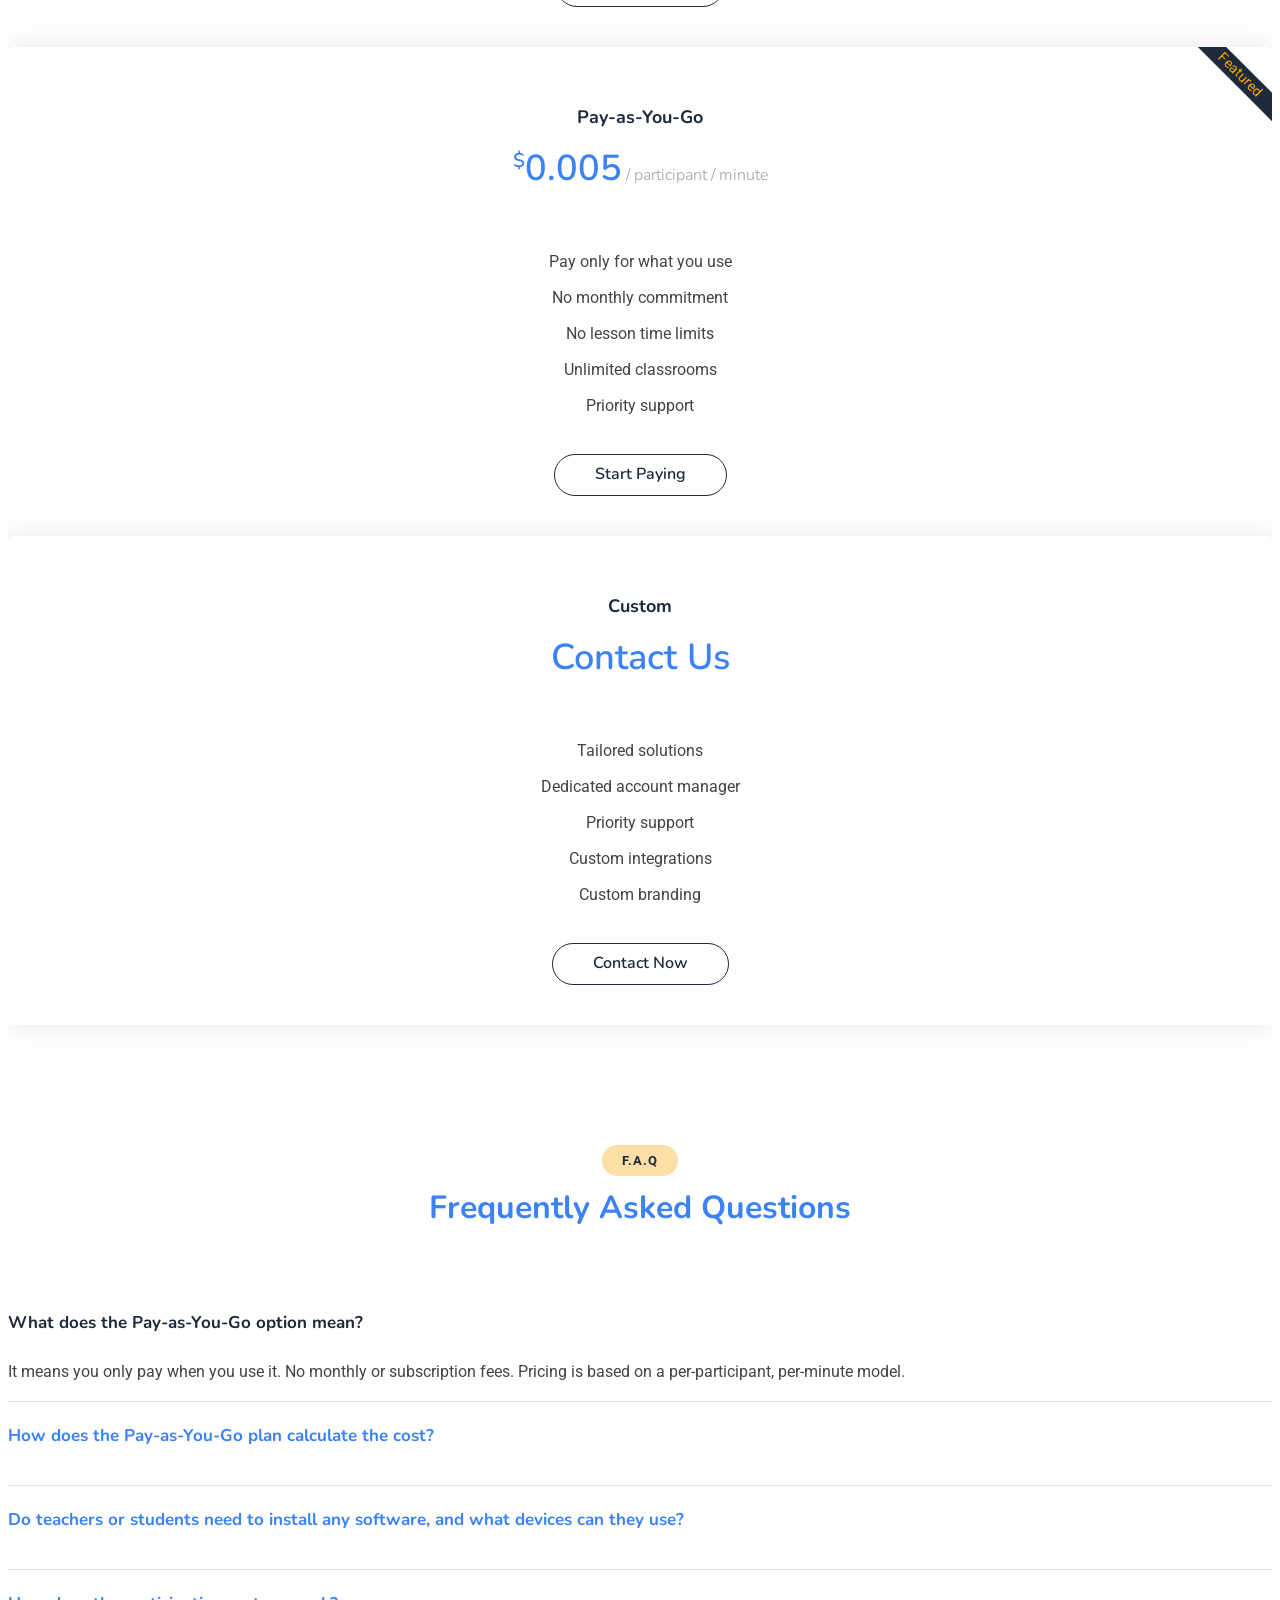
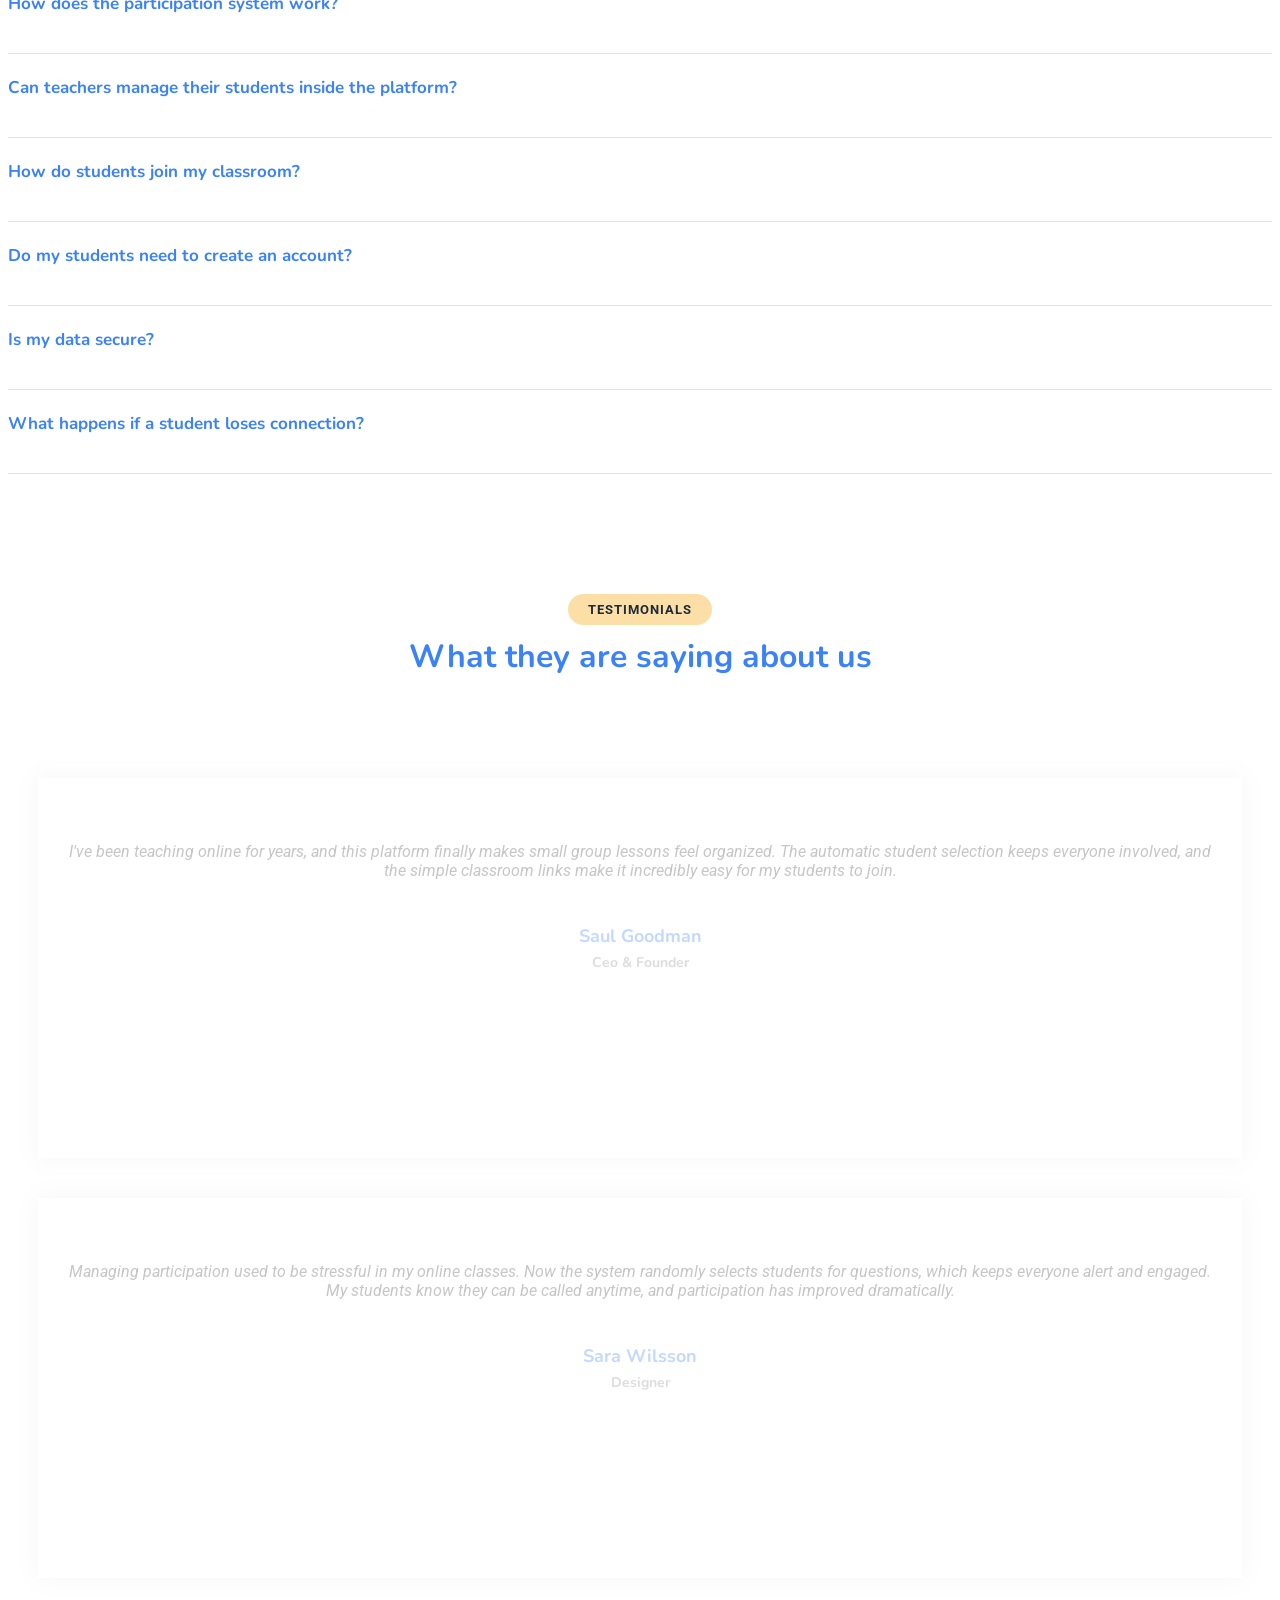
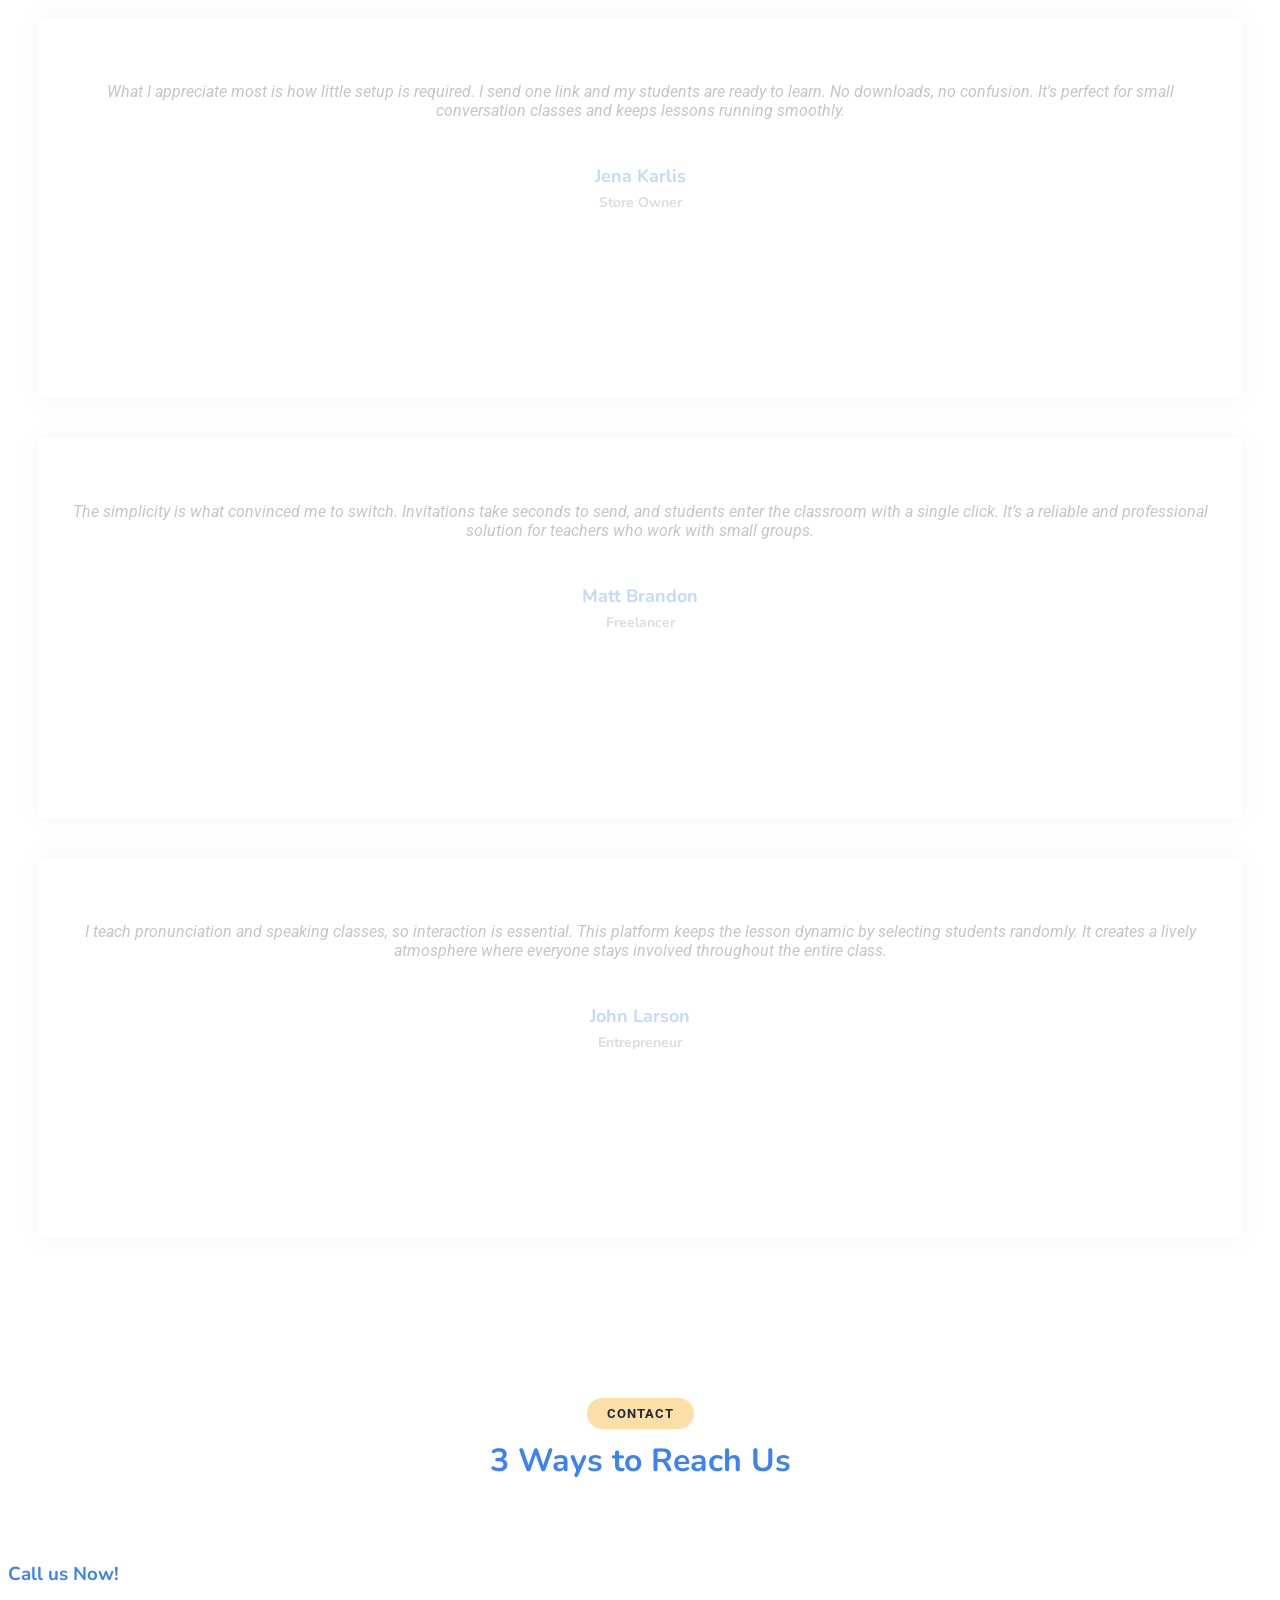
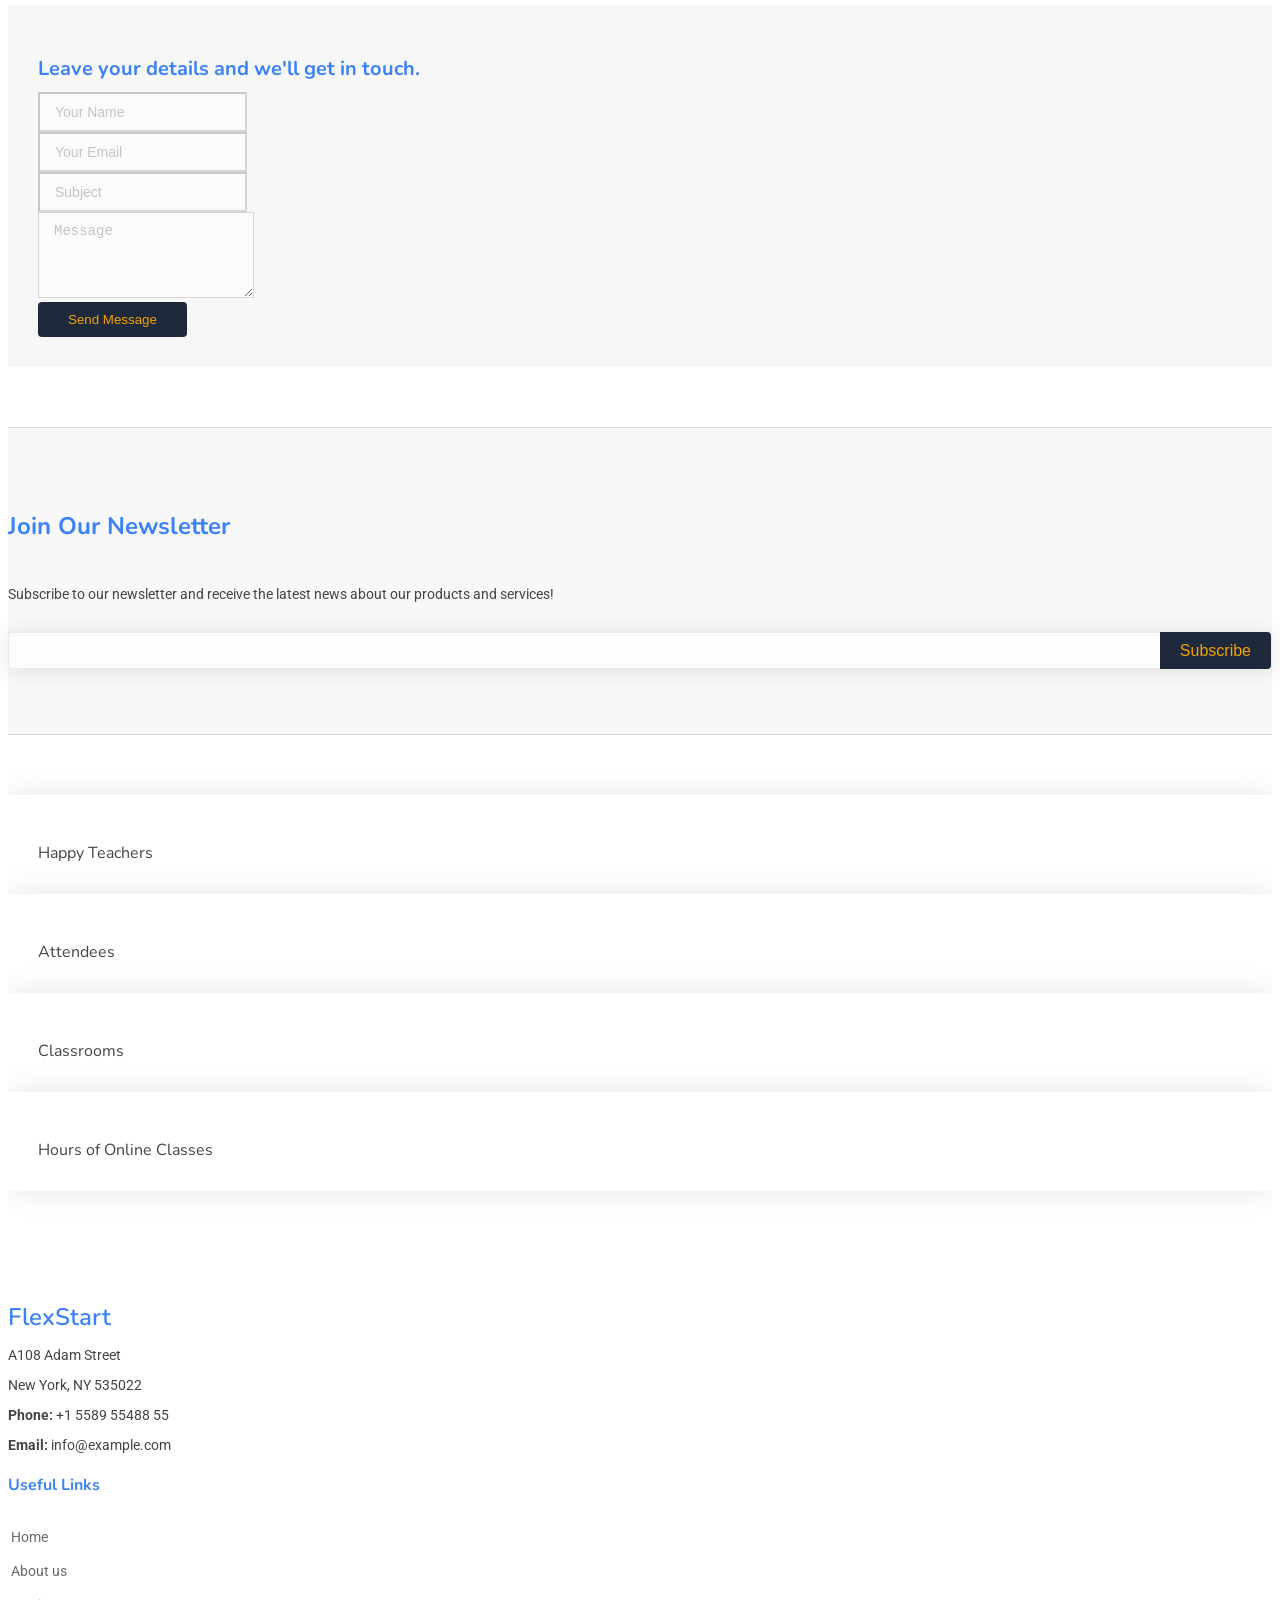
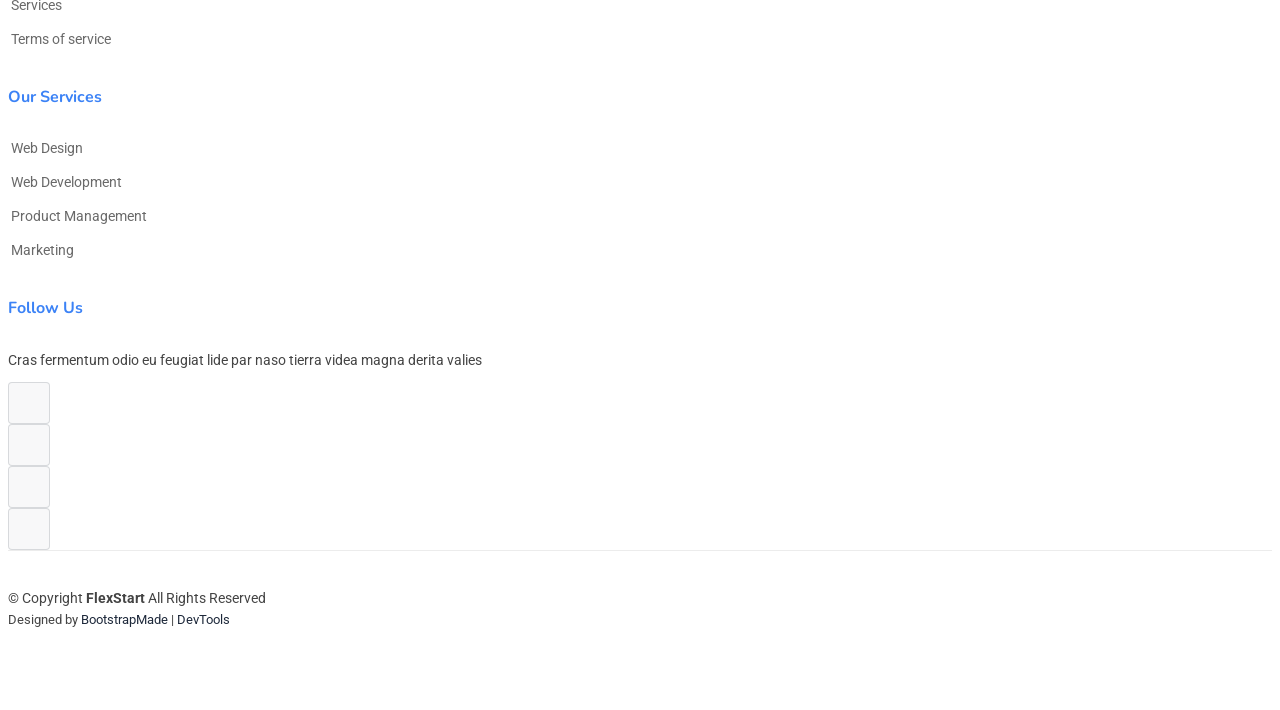
==== commit b7522ce5: "Update index.html" ====
--- a/index.html
+++ b/index.html
@@ -22,13 +22,14 @@
   <link href="assets/vendor/aos/aos.css" rel="stylesheet">
   <link href="assets/vendor/glightbox/css/glightbox.min.css" rel="stylesheet">
   <link href="assets/vendor/swiper/swiper-bundle.min.css" rel="stylesheet">
-
+  
   <!-- Main CSS File -->
   <link href="assets/css/main.css" rel="stylesheet">
 
   <!-- CallMeWidget CSS -->
-  <link rel="stylesheet" href="callmewidget/style.min.css" />
-
+  <link href="assets/callmewidget/style.min.css" rel="stylesheet" />
+  <!-- Callback Widget CSS -->
+  <link href="assets/callbackwidget/zcallback_widget.css" rel="stylesheet">
 </head>
 
 <body class="index-page">
@@ -76,7 +77,7 @@
             </div>
           </div>
           <div class="col-lg-6 order-1 order-lg-2 d-flex justify-content-center hero-img" data-aos="zoom-out">
-            <img src="assets/img/Num-1-9-TR-BG.svg" class="img-fluid w-75" alt="Numeric keypad control of buttons from 1 to 9">
+            <img src="assets/img/Num-1-9.png" class="img-fluid w-75" alt="Numeric keypad control of buttons from 1 to 9">
           </div>
         </div>
       </div>
@@ -124,7 +125,7 @@
         </div>
 
         <div class="col-lg-6 order-1 order-lg-1 d-flex align-items-center flex-column justify-content-center" data-aos="zoom-out" data-aos-delay="200">
-            <img src="assets/img/Num-0-Auto-Selection-TR-BG.svg" class="img-fluid w-75" alt="">
+            <img src="assets/img/Num-0-Auto.png" class="img-fluid w-75" alt="">
         </div>
 
 
@@ -213,8 +214,8 @@
 
           </div>
 
-          <div class="col-xl-5 d-flex align-items-center order-xl-2" data-aos="fade-up" data-aos-delay="100">
-            <img src="assets/img/Features.svg" class="img-fluid" alt="">
+          <div class="col-xl-5 d-flex align-items-center justify-content-center order-xl-2" data-aos="fade-up" data-aos-delay="100">
+            <img src="assets/img/Num-5-All-Mute.png" class="img-fluid responsive-img" alt="">
           </div>
 
         </div>
@@ -577,8 +578,9 @@
                 </div>
 
                 <div class="col-12 text-center">
+<!-- Callback Widget Placeholder -->
 <script type="text/javascript">
-var ZCallbackWidgetLinkId  = '2667ec8ae156bbafa2ccdb069eabf3a7';
+var ZCallbackWidgetLinkId  = '12a477572c541dadbc49795d2832dcca';
 var ZCallbackWidgetDomain  = 'my.zadarma.com';
 (function(){
     var lt = document.createElement('script');
@@ -591,6 +593,7 @@
     else document.documentElement.firstChild.appendChild(lt);
 })();
 </script>
+<!--/ Callback Widget Placeholder -->
                 </div>
 
 
@@ -796,9 +799,9 @@
   <script src="assets/js/main.js"></script>
 
   <!-- Call me Widget -->
-<script src="callmewidget/detectWebRTC.min.js"></script>
-<script src="callmewidget/jssip.min.js"></script>
-<script src="callmewidget/widget.min.js"></script>
+<script src="assets/callmewidget/detectWebRTC.min.js"></script>
+<script src="assets/callmewidget/jssip.min.js"></script>
+<script src="assets/callmewidget/widget.min.js"></script>
   <!-- /Call me Widget -->
 
 </body>
--- a/assets/callmewidget/style.min.css
+++ b/assets/callmewidget/style.min.css
@@ -0,0 +1,4 @@
+/* CallmeWidget Zadarma StyleSheet
+ * v 2.0.9
+ */
+.z-callme-widget video{width:0;height:0}.z-callme-widget div,.z-callme-widget span,.z-callme-widget object,.z-callme-widget iframe,.z-callme-widget h1,.z-callme-widget h2,.z-callme-widget h3,.z-callme-widget p,.z-callme-widget a,.z-callme-widget i,.z-callme-widget ol,.z-callme-widget ul,.z-callme-widget li,.z-callme-widget form,.z-callme-widget label,.z-callme-widget audio,.z-callme-widget video{margin:0;padding:0;border:0;font-size:100%;font:inherit;vertical-align:baseline}.z-callme-widget div,.z-callme-widget span,.z-callme-widget p,.z-callme-widget a,.z-callme-widget h1,.z-callme-widget h2,.z-callme-widget h3,.z-callme-widget form,.z-callme-widget label{line-height:1}.z-callme-widget ol,.z-callme-widget ul{list-style:none}@font-face{font-family:'icomoon';src:url([data-uri]) format("embedded-opentype"),url([data-uri]) format("truetype"),url([data-uri]) format("woff"),url([data-uri]) format("svg");font-weight:400;font-style:normal}.z-callme-widget [class^="icon-"],.z-callme-widget [class*=" icon-"]{font-family:'icomoon'!important;speak:none;font-style:normal;font-weight:400;font-variant:normal;text-transform:none;line-height:1;-webkit-font-smoothing:antialiased;-moz-osx-font-smoothing:grayscale}.z-callme-widget .icon-connecting-phone-ico:before{font-family: 'icomoon' !important;content:"\e900"}.z-callme-widget .icon-default-phone-ico:before{font-family: 'icomoon' !important;content:"\e901"}.z-callme-widget .icon-done-ico:before{font-family: 'icomoon' !important;content:"\e902"}.z-callme-widget .icon-dtmf-phone-ico:before{font-family: 'icomoon' !important;content:"\e903"}.z-callme-widget .icon-finish-phone-ico:before{font-family: 'icomoon' !important;content:"\e904"}.z-callme-widget *{box-sizing:border-box;-webkit-user-select:none;-moz-user-select:none;-ms-user-select:none;user-select:none}.z-callme-widget.callme{display:inline-block;position:relative;opacity:0;transition:min-width 3.25s}.z-callme-widget.callme.callme--shown{opacity:1}.z-callme-widget.callme .callme__content{width:100%;position:relative}.z-callme-widget.callme .default-phone-ico,.z-callme-widget.callme .connecting-phone-ico,.z-callme-widget.callme .finish-phone-ico,.z-callme-widget.callme .done-ico{visibility:hidden;opacity:0;transition:visibility 0 linear 0.25s,opacity .25s linear}.z-callme-widget.callme.callme--default .default-phone-ico{visibility:visible;opacity:1;transition-delay:0}.z-callme-widget.callme.callme--connecting .connecting-phone-ico{visibility:visible;opacity:1;transition-delay:0}.z-callme-widget.callme.callme--speaking .finish-phone-ico{visibility:visible;opacity:1;transition-delay:0}.z-callme-widget.callme.callme--speaking .callme__dtmf-ico{visibility:visible;opacity:1;transition-delay:0}.z-callme-widget.callme.callme--speaking .callme-dtmf-numpad.callme-dtmf-numpad--opened{visibility:visible;opacity:1;transition-delay:0}.z-callme-widget.callme.callme--finished .done-ico{visibility:visible;opacity:1;transition-delay:0}.z-callme-widget.callme .callme__dtmf-ico{visibility:hidden;opacity:0;cursor:pointer;transition:visibility 0 linear 0.25s,opacity .25s linear}.z-callme-widget.callme.callme--circle .callme__content{width:64px;height:64px;border-radius:50%;font-size:24px;transition:box-shadow .25s,background .25s}.z-callme-widget.callme.callme--circle .callme__icon__text{display:none}.z-callme-widget.callme.callme--circle .callme__dtmf-ico{cursor:pointer;display:-ms-flexbox;display:flex;-ms-flex-align:center;align-items:center;-ms-flex-pack:center;justify-content:center;overflow:hidden;position:absolute;width:32px;height:32px;background:#FFF;border:3px solid rgba(226,226,226,0.5);border-radius:50%;color:#9B9B9B}.z-callme-widget.callme.callme--circle .callme__dtmf-ico .icon-dtmf-phone-ico{font-size:16px}.z-callme-widget.callme.callme--circle .callme__dtmf-ico .icon-dtmf-phone-ico:before{color:#9B9B9B}.z-callme-widget.callme.callme--circle .finish-phone-ico .callme__dtmf-ico{display:none}.z-callme-widget.callme.callme--circle .z-icon{position:absolute;top:50%;left:50%;transform:translate(-50%,-50%)}.z-callme-widget.callme.callme--circle.callme--dtmf-top .callme__dtmf-ico{top:-22px;right:unset;bottom:unset;left: 50%;transform: translateX(-50%)}.z-callme-widget.callme.callme--circle.callme--dtmf-right .callme__dtmf-ico{top:50%;right:-22px;bottom:unset;left:unset;transform:translateY(-50%)}.z-callme-widget.callme.callme--circle.callme--dtmf-bottom .callme__dtmf-ico{top:unset;right:unset;bottom:-22px;left:50%;transform:translateX(-50%)}.z-callme-widget.callme.callme--circle.callme--dtmf-left .callme__dtmf-ico{top:50%;right:unset;bottom:unset;left:-22px;transform:translateY(-50%)}.z-callme-widget.callme.callme--square .callme__content{border-radius:20px;font-size:16px;padding:10px 20px;overflow:hidden}.z-callme-widget.callme.callme--square .callme__icon{font-size:16px;text-align:center}.z-callme-widget.callme.callme--square .callme__icon__text{font-weight:600;font-size:14px;white-space:nowrap;overflow:hidden}.z-callme-widget.callme.callme--square .callme__icon .z-icon{margin-right:5px}.z-callme-widget.callme.callme--square .callme__icon .callme__dtmf-ico .z-icon{margin-right:0}.z-callme-widget.callme.callme--square .callme__icon > *{display:-ms-inline-flexbox;display:inline-flex;-ms-flex-align:center;align-items:center;-ms-flex-pack:start;justify-content:flex-start}.z-callme-widget.callme.callme--square .callme__dtmf-ico{display:none}.z-callme-widget.callme.callme--square .finish-phone-ico .callme__dtmf-ico{display:-ms-flexbox;display:flex;margin-left:5px;opacity:.5}.z-callme-widget.callme.callme--square .finish-phone-ico .callme__dtmf-ico.callme__dtmf-ico--shown{opacity:1}.z-callme-widget.callme.callme--square .default-phone-ico,.z-callme-widget.callme.callme--square .connecting-phone-ico,.z-callme-widget.callme.callme--square .finish-phone-ico,.z-callme-widget.callme.callme--square .done-ico{position:absolute;transition:position 0 linear,opacity .25s}.z-callme-widget.callme.callme--square.callme--default .default-phone-ico{position:relative}.z-callme-widget.callme.callme--square.callme--connecting .connecting-phone-ico{position:relative}.z-callme-widget.callme.callme--square.callme--speaking .finish-phone-ico{position:relative}.z-callme-widget.callme.callme--square.callme--finished .done-ico{position:relative}.z-callme-widget.callme.callme--dtmf-top .callme-dtmf-numpad{top:unset;left:50%;bottom:calc(100% + 35px);right:unset;transform:translateX(-50%)}.z-callme-widget.callme.callme--dtmf-top .callme-dtmf-numpad:before,.z-callme-widget.callme.callme--dtmf-top .callme-dtmf-numpad:after{transform:translateX(-50%);border-width:6px 6px 0}.z-callme-widget.callme.callme--dtmf-top .callme-dtmf-numpad:before{top:unset;left:50%;bottom:-6px;right:unset;border-color:#A4A4A4 transparent transparent}.z-callme-widget.callme.callme--dtmf-top .callme-dtmf-numpad:after{top:unset;left:50%;bottom:-12px;right:unset;border-color:rgba(226,226,226,0.5) transparent transparent}.z-callme-widget.callme.callme--dtmf-left .callme-dtmf-numpad{top:50%;left:unset;bottom:unset;right:calc(100% + 35px);transform:translateY(-50%)}.z-callme-widget.callme.callme--dtmf-left .callme-dtmf-numpad:before,.z-callme-widget.callme.callme--dtmf-left .callme-dtmf-numpad:after{transform:translateY(-50%);border-width:6px 0 6px 6px}.z-callme-widget.callme.callme--dtmf-left .callme-dtmf-numpad:before{top:50%;left:unset;bottom:unset;right:-6px;border-color:transparent transparent transparent #A4A4A4}.z-callme-widget.callme.callme--dtmf-left .callme-dtmf-numpad:after{top:50%;left:unset;bottom:unset;right:-12px;border-color:transparent transparent transparent rgba(226,226,226,0.5)}.z-callme-widget.callme.callme--dtmf-bottom .callme-dtmf-numpad{top:calc(100% + 35px);left:unset;bottom:unset;right:50%;transform:translateX(50%)}.z-callme-widget.callme.callme--dtmf-bottom .callme-dtmf-numpad:before,.z-callme-widget.callme.callme--dtmf-bottom .callme-dtmf-numpad:after{transform:translateX(-50%) rotate(180deg);border-width:6px 6px 0}.z-callme-widget.callme.callme--dtmf-bottom .callme-dtmf-numpad:before{top:-6px;left:50%;bottom:unset;right:unset;border-color:#A4A4A4 transparent transparent}.z-callme-widget.callme.callme--dtmf-bottom .callme-dtmf-numpad:after{top:-12px;left:50%;bottom:unset;right:unset;border-color:rgba(226,226,226,0.5) transparent transparent}.z-callme-widget.callme.callme--dtmf-right .callme-dtmf-numpad{top:50%;left:calc(100% + 35px);bottom:unset;right:unset;transform:translateY(-50%)}.z-callme-widget.callme.callme--dtmf-right .callme-dtmf-numpad:before,.z-callme-widget.callme.callme--dtmf-right .callme-dtmf-numpad:after{transform:translateY(-50%);border-width:6px 6px 6px 0}.z-callme-widget.callme.callme--dtmf-right .callme-dtmf-numpad:before{top:50%;left:-6px;bottom:unset;right:unset;border-color:transparent #A4A4A4 transparent transparent}.z-callme-widget.callme.callme--dtmf-right .callme-dtmf-numpad:after{top:50%;left:-12px;bottom:unset;right:unset;border-color:transparent rgba(226,226,226,0.5) transparent transparent}.z-callme-widget.callme .callme-dtmf-numpad{min-width:160px;background:#A4A4A4;border-radius:17px;color:#FFF;font-family:Roboto;padding:15px;position:absolute;top:50%;left:calc(100% + 30px);transform:translateY(-50%);box-shadow:0 0 0 6px rgba(226,226,226,0.5);visibility:hidden;opacity:0;transition:visibility 0 linear 0.25s,opacity .25s linear}.z-callme-widget.callme .callme-dtmf-numpad:before,.z-callme-widget.callme .callme-dtmf-numpad:after{content:'';position:absolute;width:0;height:0;border-style:solid}.z-callme-widget.callme .callme-dtmf-numpad .callme-dtmf-numpad__description{font-size:11px;text-align:center;margin-bottom:10px}.z-callme-widget.callme .callme-dtmf-numpad .dtmf-numpad{list-style:none;margin:0;padding:0;display:-ms-flexbox;display:flex;-ms-flex-align:center;align-items:center;-ms-flex-pack:center;justify-content:center;-ms-flex-wrap:wrap;flex-wrap:wrap}.z-callme-widget.callme .callme-dtmf-numpad .dtmf-numpad .dtmf-numpad__item:nth-of-type(3n + 2){margin:0 5px}.z-callme-widget.callme .callme-dtmf-numpad .dtmf-numpad .dtmf-numpad__item:not(:last-of-type){margin-bottom:5px}.z-callme-widget.callme .callme-dtmf-numpad .dtmf-numpad__item{display:-ms-flexbox;display:flex;-ms-flex-align:center;align-items:center;-ms-flex-pack:center;justify-content:center;-webkit-user-select:none;-moz-user-select:none;-ms-user-select:none;user-select:none;width:40px;height:40px;text-align:center;padding:8px;border:2px solid transparent;border-radius:50%;cursor:pointer;transition:background .25s,border .25s}.z-callme-widget.callme .callme-dtmf-numpad .dtmf-numpad__item:hover{background:#8B8B8B;border:2px solid #979797}.z-callme-widget.callme .callme-dtmf-numpad .dtmf-numpad__item:active{background:#696969;border:2px solid #757575}@keyframes z-widget-circle-btn-pulse{0%{width:70px;height:70px}50%{width:100px;height:100px}100%{width:70px;height:70px}0%{width:52px;height:52px}50%{width:82px;height:82px}100%{width:52px;height:52px}}.callme--hidden{display:none!important;z-index:-99999!important;top:-99999px!important;left:-999999px!important;position:absolute!important}
--- a/assets/callbackwidget/zcallback_widget.css
+++ b/assets/callbackwidget/zcallback_widget.css
@@ -0,0 +1,206 @@
+.zcwPopup-bg {
+    display: none;
+    position: fixed !important;
+    left: 0 !important;
+    top: 0 !important;
+    z-index: 99991 !important;
+    width: 100% !important;
+    height: 100% !important;
+    background: url(images/underlay.png) repeat 0 0 !important;
+    cursor: pointer !important;
+    -webkit-filter: blur(1.4px);
+    -moz-filter: blur(1.4px);
+    -ms-filter: blur(1.4px);
+    filter: url("data:image/svg+xml;utf8,<svg xmlns='http://www.w3.org/2000/svg'><filter id='blur'><feGaussianBlur stdDeviation='2'/></filter></svg>#blur");
+    filter: blur(2px);
+    filter: progid:DXImageTransform.Microsoft.Blur(pixelRadius=2);
+}
+
+.z-m-w__terms.danger div, .z-m-w__terms.danger span {
+    color: #fff;
+}
+
+.z-m-w__terms.danger {
+    background-color: red;
+}
+
+.zcwPopup {
+display: none;
+text-align: center;
+position: fixed;
+left: 50%;
+top: 50%;
+z-index: 99992 !important;
+width: 280px!important;
+margin: -80px 0 0 -140px;
+height: auto !important;
+padding: 10px !important;
+border-radius: 4px !important;
+-webkit-box-shadow: 0 0 12px #cecece !important;
+-moz-box-shadow: 0 0 12px #cecece !important;
+-ms-box-shadow: 0 0 12px #cecece !important;
+box-shadow: 0 0 12px #cecece !important;
+font-family: 'ProximaNova-Light', sans-serif !important;
+font-size: 21px !important;
+background-color: white;
+-webkit-box-sizing: content-box !important;
+-moz-box-sizing: content-box !important;
+box-sizing: content-box !important;
+opacity: 0.9;
+color: black;
+}
+
+.zcwPopup-title,
+.zcwPopup-description,
+.zcwPopup-content {
+color: black;
+}
+
+.zcwPopup-title {
+text-align: center;
+}
+
+#zcwPopup-raty {
+    padding-left: 10px;
+}
+
+#zcwPopup-raty img {
+display: inline !important;
+}
+
+.zcwPopup-close {
+    z-index: 99992 !important;
+    cursor: pointer !important;
+    text-decoration: none;
+    color: grey;
+    position: absolute;
+    top: 10px;
+    right: 10px;
+}
+
+.zcwPopup-content {
+font-size: 14px;
+}
+
+.zcwPopup-countdown {
+font-weight: bold;
+display: none;
+}
+
+.zcwPopup .link {
+text-decoration: underline;
+cursor: pointer;
+}
+
+.zcwPopup .powered_by {
+margin-top: 7px;
+font-size: 12px;
+color: #777777 !important;
+}
+
+.zcwPopup .powered_by a {
+font-weight: bold !important;
+color: #777777 !important;
+text-decoration: underline !important;
+}
+
+.zcwPopup button,
+.zcwPopup input,
+.zcwPopup select,
+.zcwPopup textarea {
+margin: 0;
+width: auto !important;
+color: black;
+border: solid 1px #999999;
+border-radius: 2px;
+display: inline !important;
+}
+
+@supports (-webkit-overflow-scrolling: touch) {
+   .zcwPopup input {
+     font-size: 16px;
+   }
+}
+
+.zcwPopup button {
+margin-top:5px;
+}
+
+.zcwPopup input.zcwInputError,
+.zcwPopup select.zcwInputError,
+.zcwPopup textarea.zcwInputError {
+border: 1px solid red;
+}
+
+#zcwMiniButton {
+position:fixed;
+left: 100px;bottom: 100px;width:70px;
+height:70px;
+cursor:pointer;
+opacity:0.5;
+z-index:99990;
+}
+
+#zcwMiniButton #zcwMiniButtonMain {
+-moz-border-radius:50% !important;
+-webkit-border-radius:50% !important;
+border-radius:50% !important;
+-moz-background-clip:padding;
+-webkit-background-clip:padding-box;
+background-clip:padding-box;
+background-color:rgb(42,107,181);
+width:70px;
+height:70px;
+    box-shadow: 0 0 8px 6px rgba(0,0,0, 1), 0 0 12px 10px rgba(0,0,0,0), 0 0 0 0 rgba(0,0,0, 1);
+}
+
+#zcwMiniButton #zcwMiniButtonMain:before {
+content: "";
+position: absolute;
+width: 100%;
+height: 100%;
+top:0;
+left:0;
+background-image:url(images/mini.png);
+background-repeat:no-repeat;
+background-position:center center;
+}
+
+#zcwMiniButton:hover {
+opacity:0.8;
+}
+
+
+@media only screen and (min-width: 960px) {
+  .zcwPopup {
+    width: 550px !important;
+    margin: -120px 0 0 -275px;
+  }
+}
+@media (max-width: 460px) {
+  .zcwPopup{
+    width: calc(100% - 40px) !important;
+    margin: 0px 10px 0 10px;
+    left: 0;
+    top: 50%;
+    transform: translate(0, -50%)
+  }
+  .zcwPopup-content{
+    font-size: 16px !important;
+  }
+  .zcwPopup-title{
+    margin-top: 25px;
+    padding: 0 20px;
+  }
+  #zcwMiniButton {
+    width: 45px;
+    height: 45px;
+    left: 30px; bottom: 30px;  }
+  #zcwMiniButton > #zcwMiniButtonMain{
+    width: 45px;
+    height: 45px;
+  }
+  #zcwMiniButtonMain:before{
+    background-size: 25% 50%;
+  }
+}
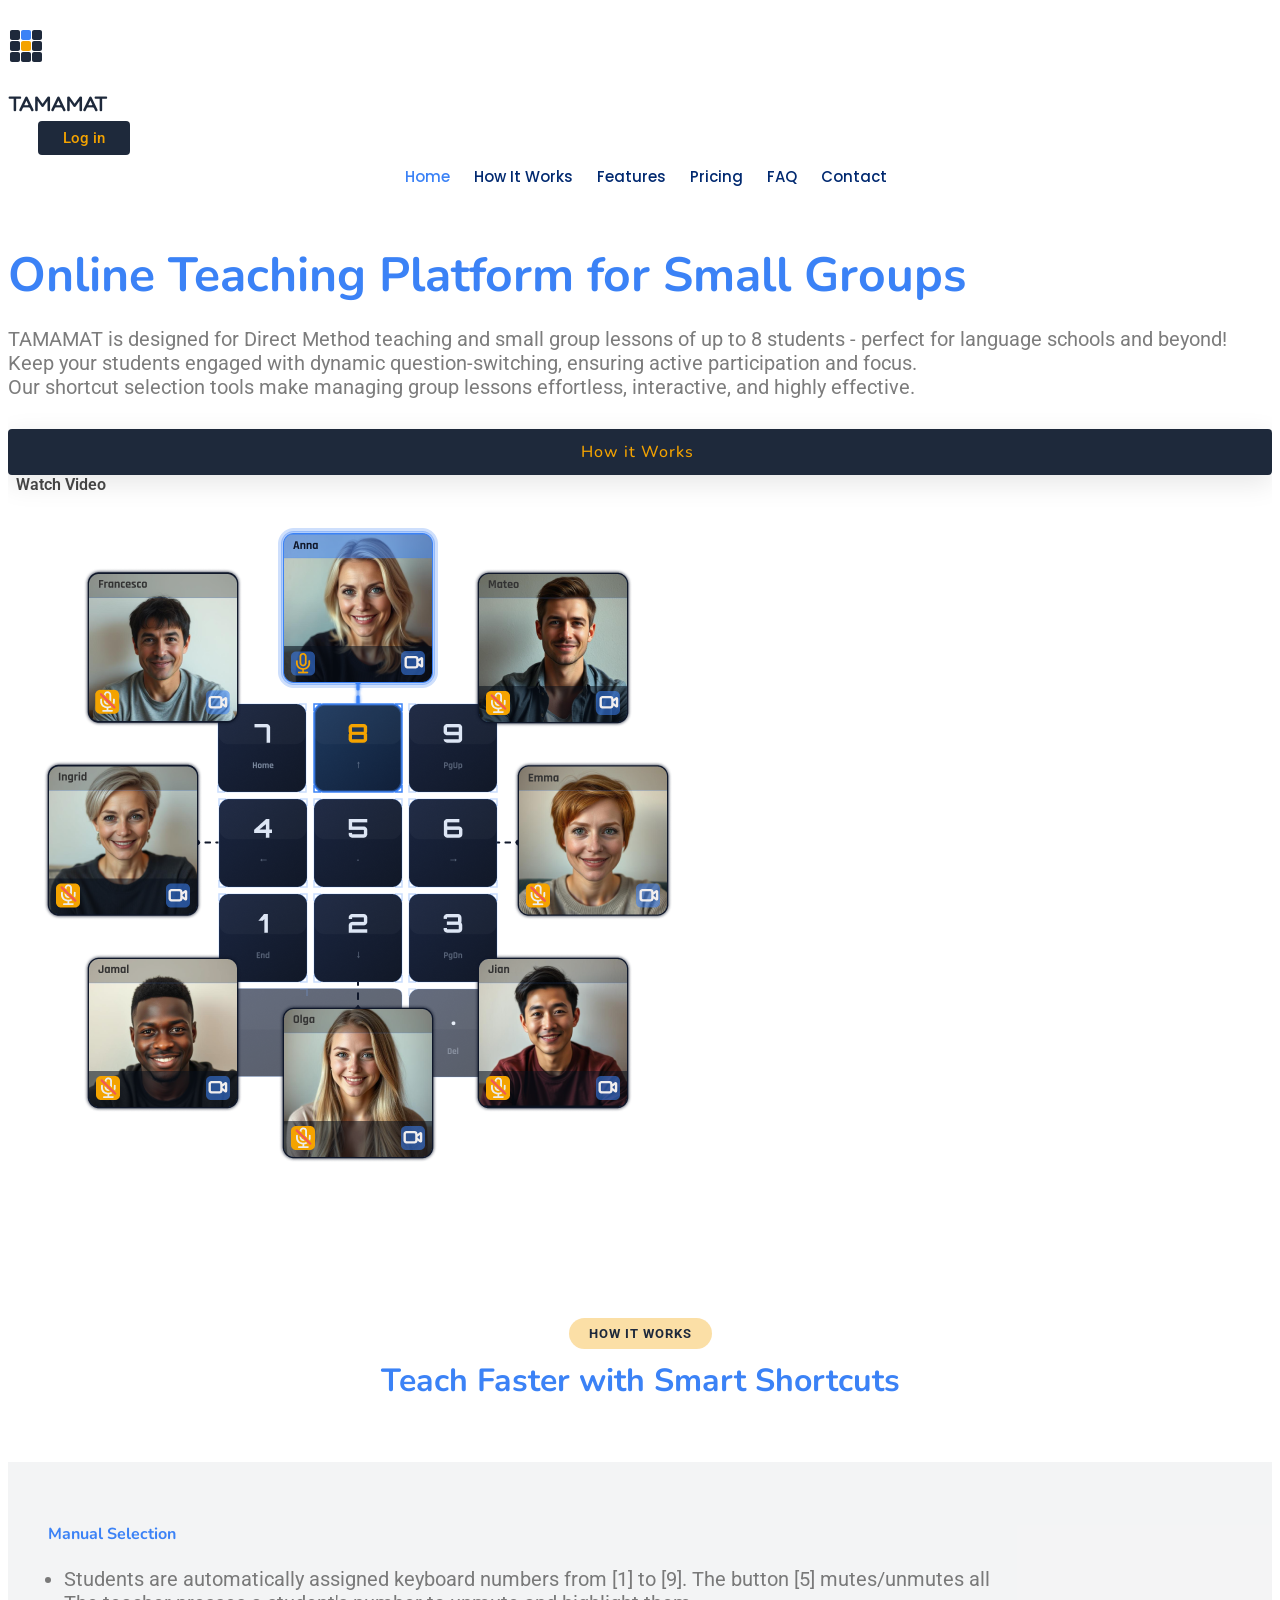
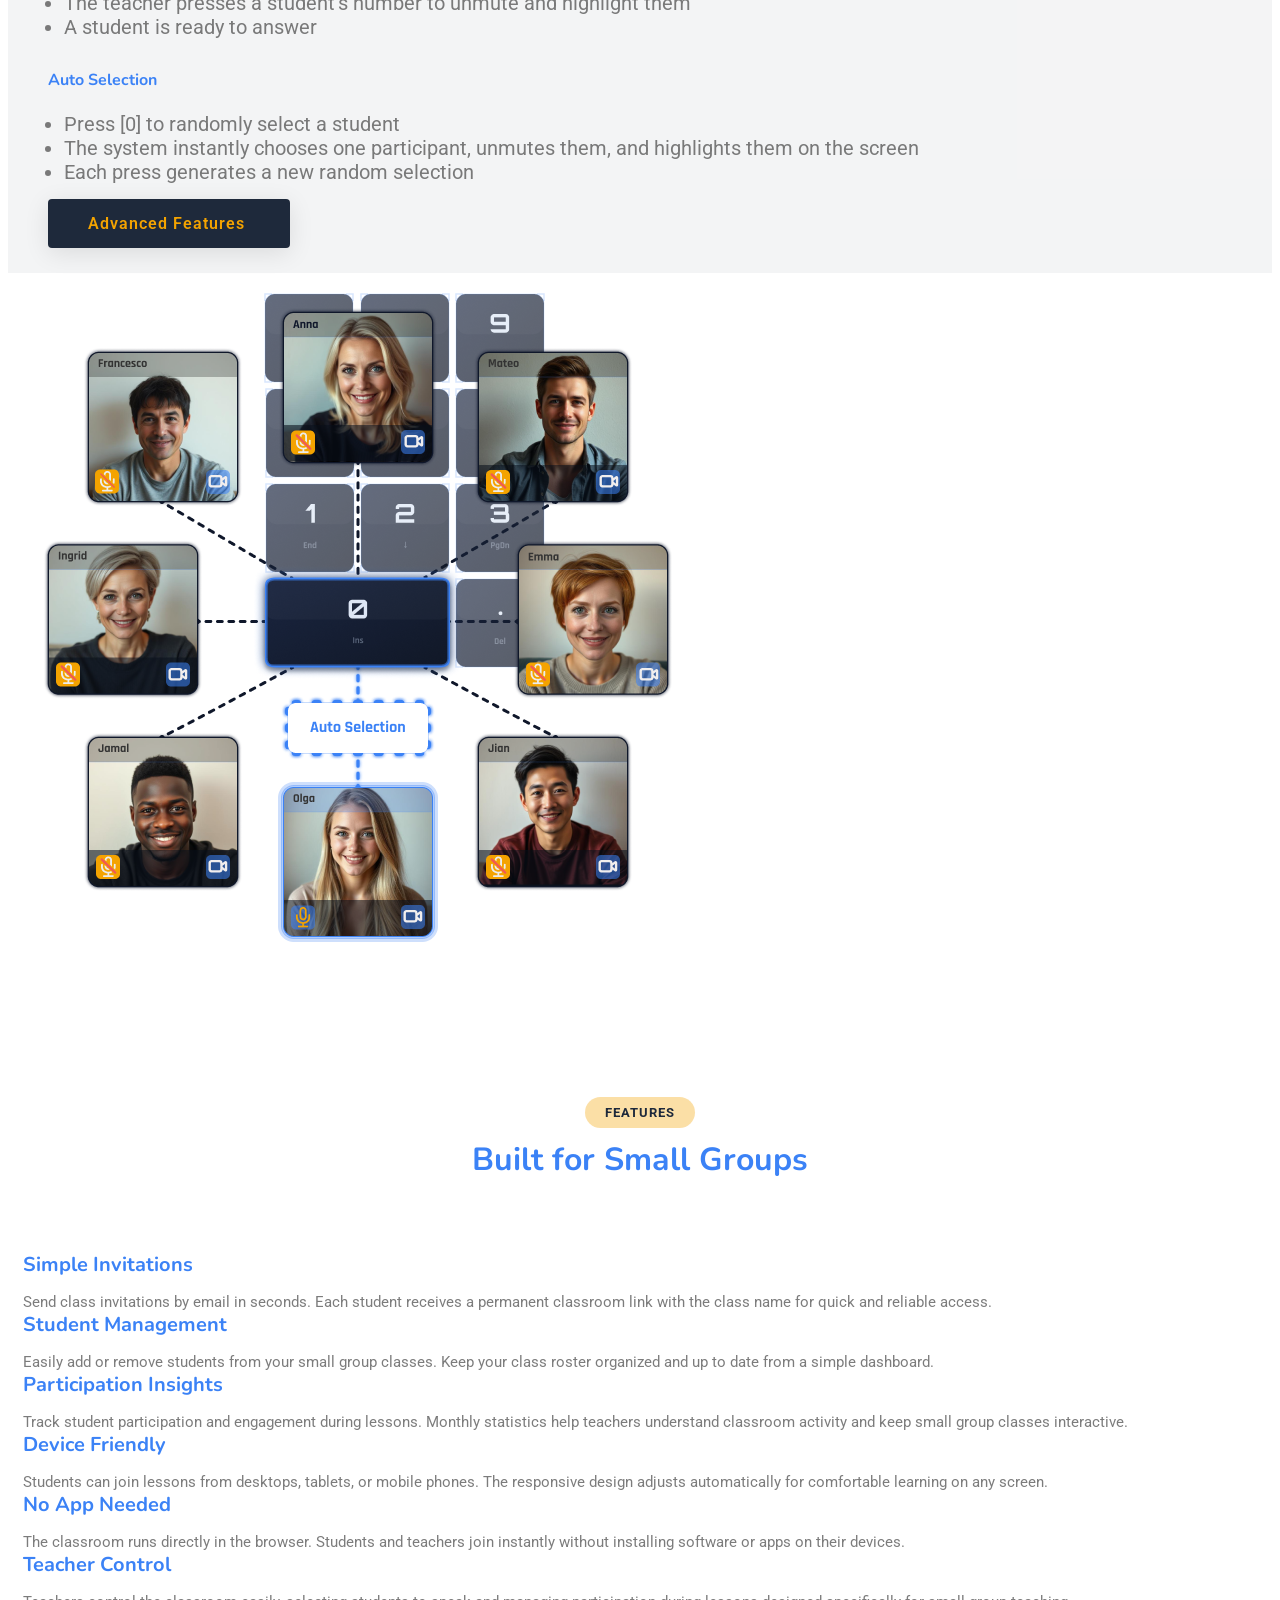
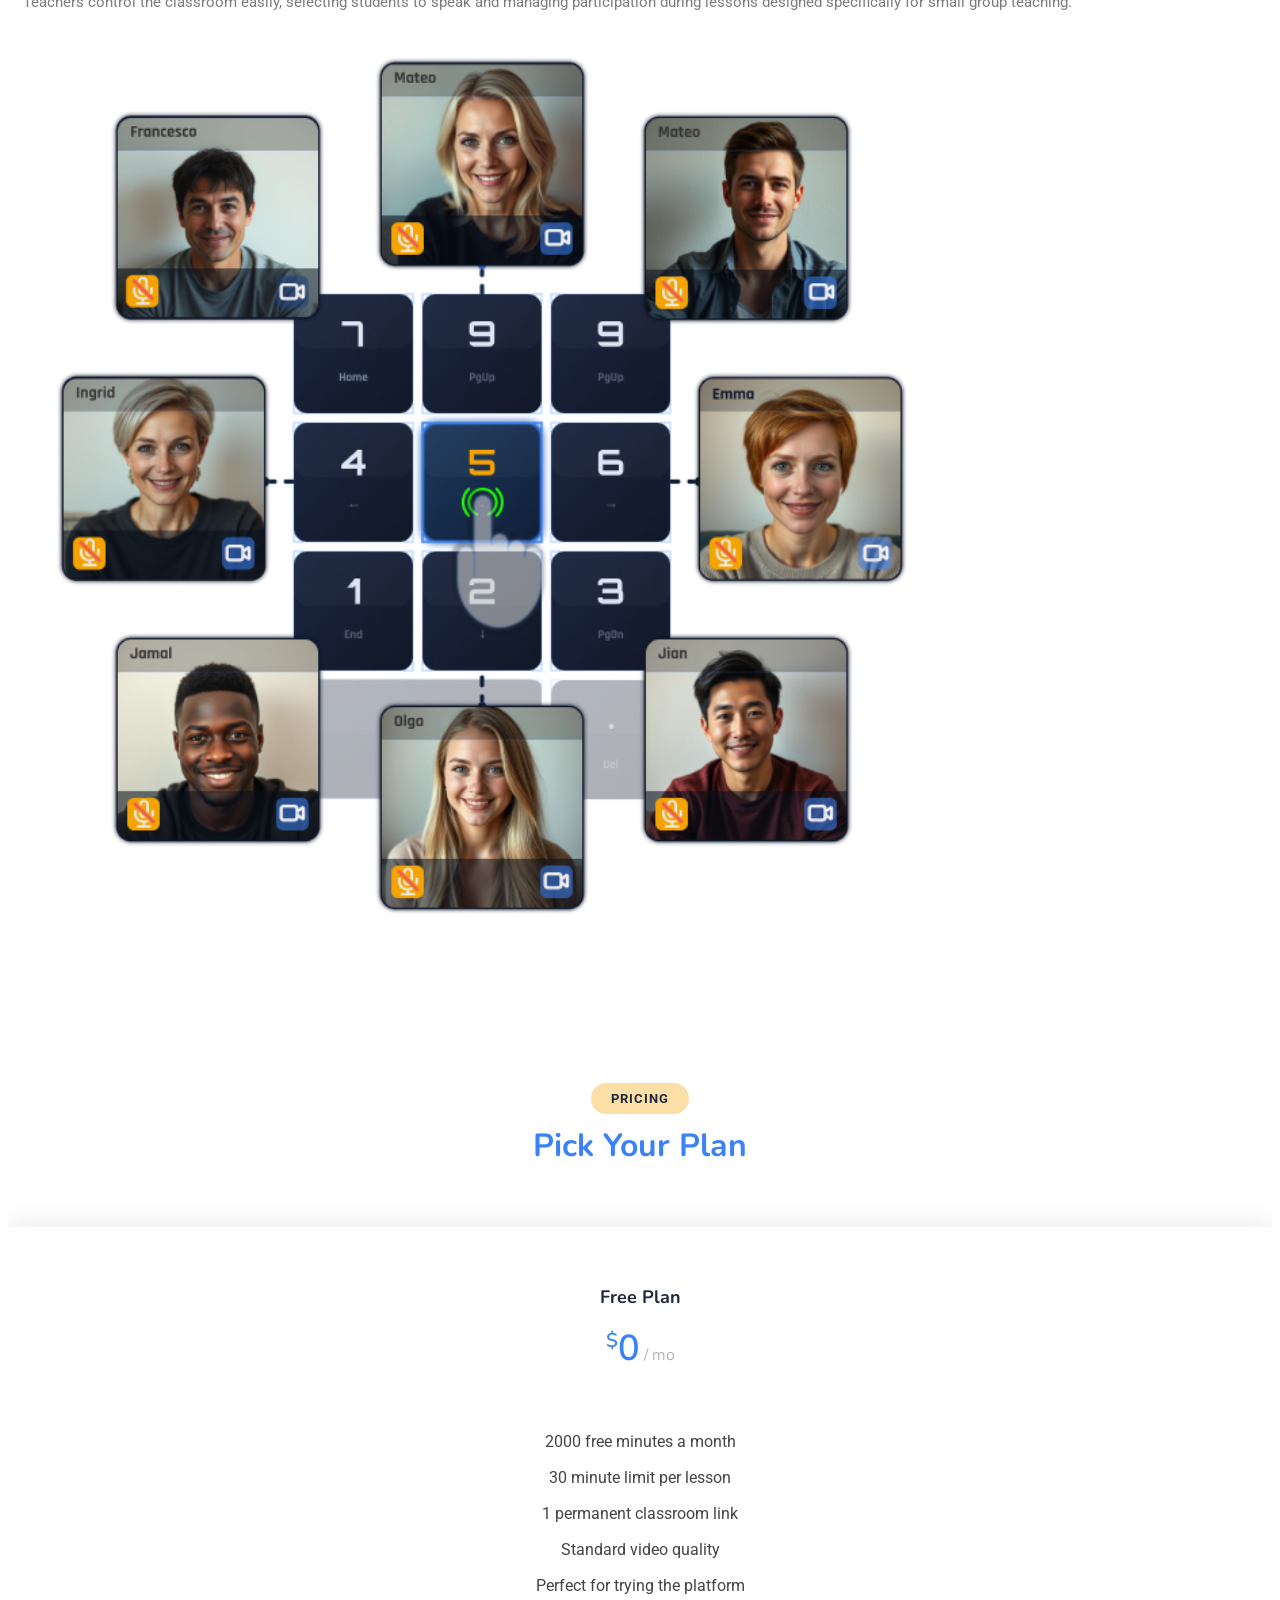
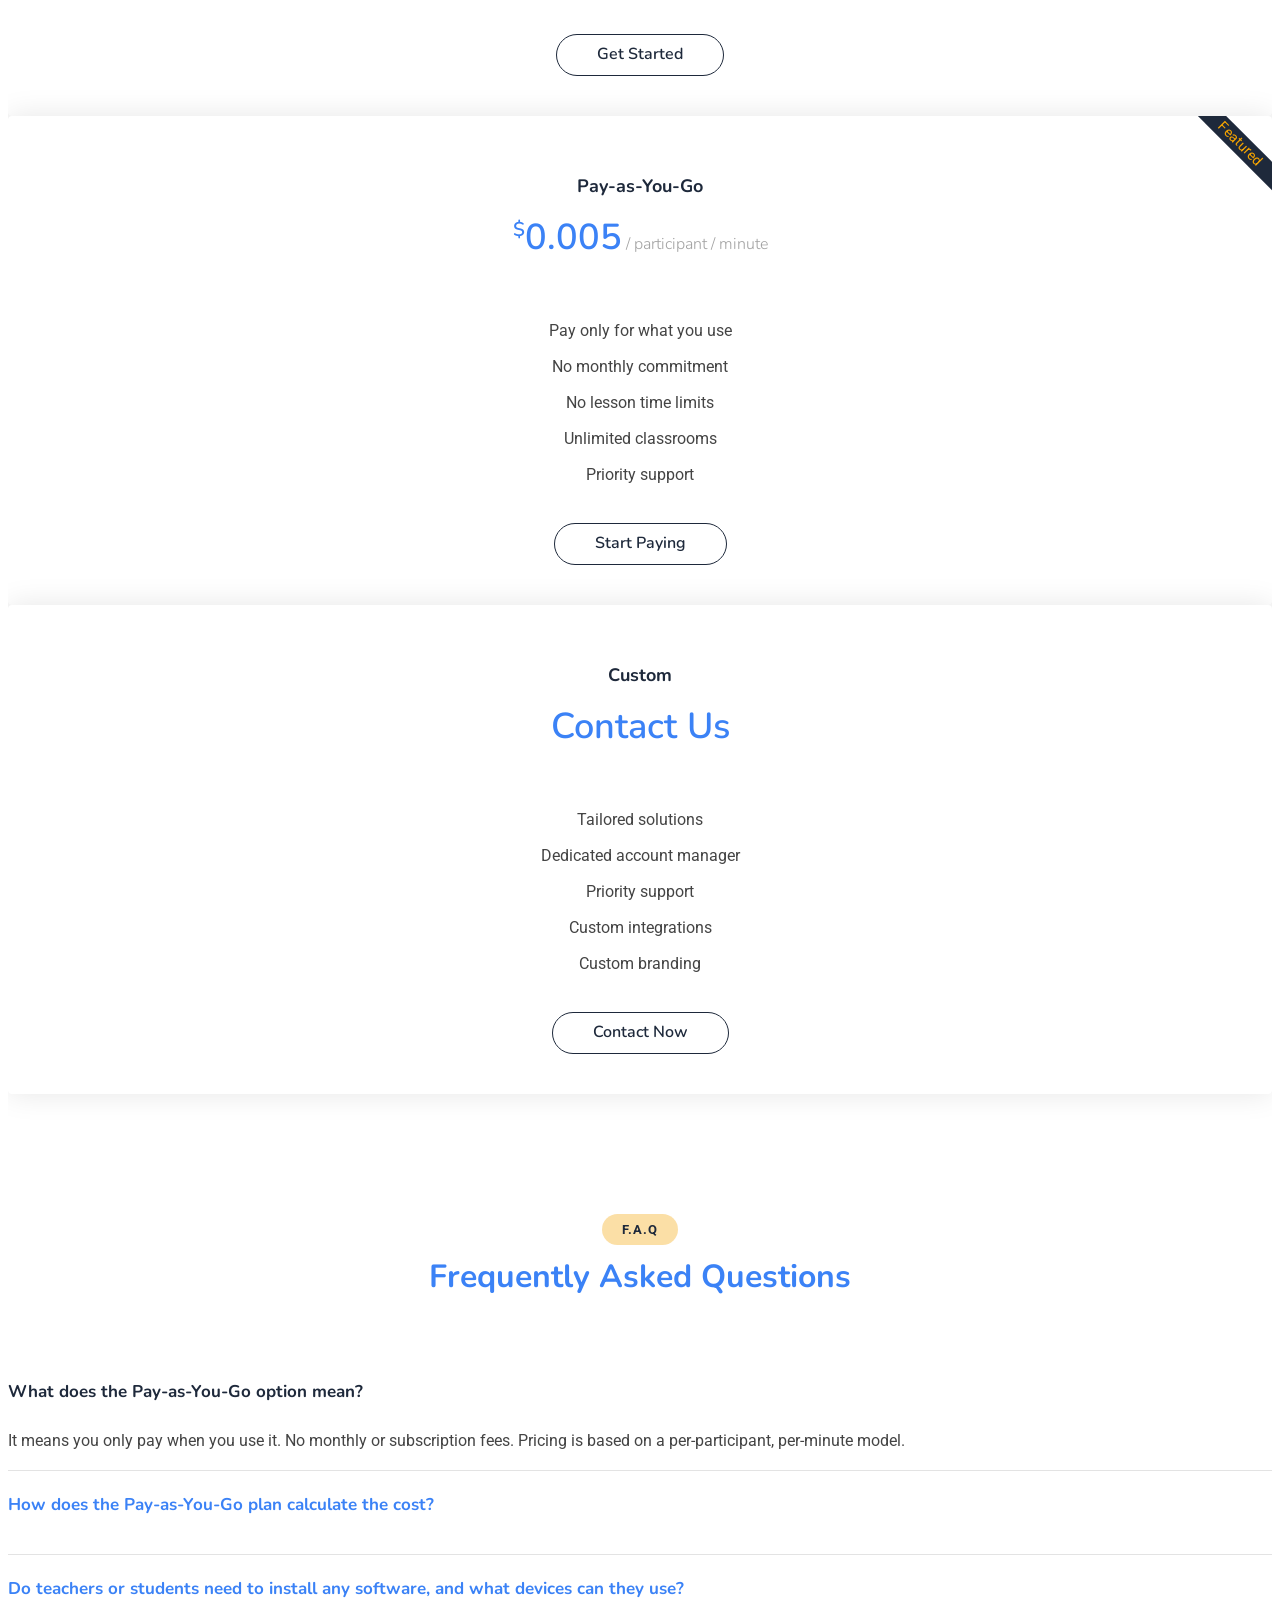
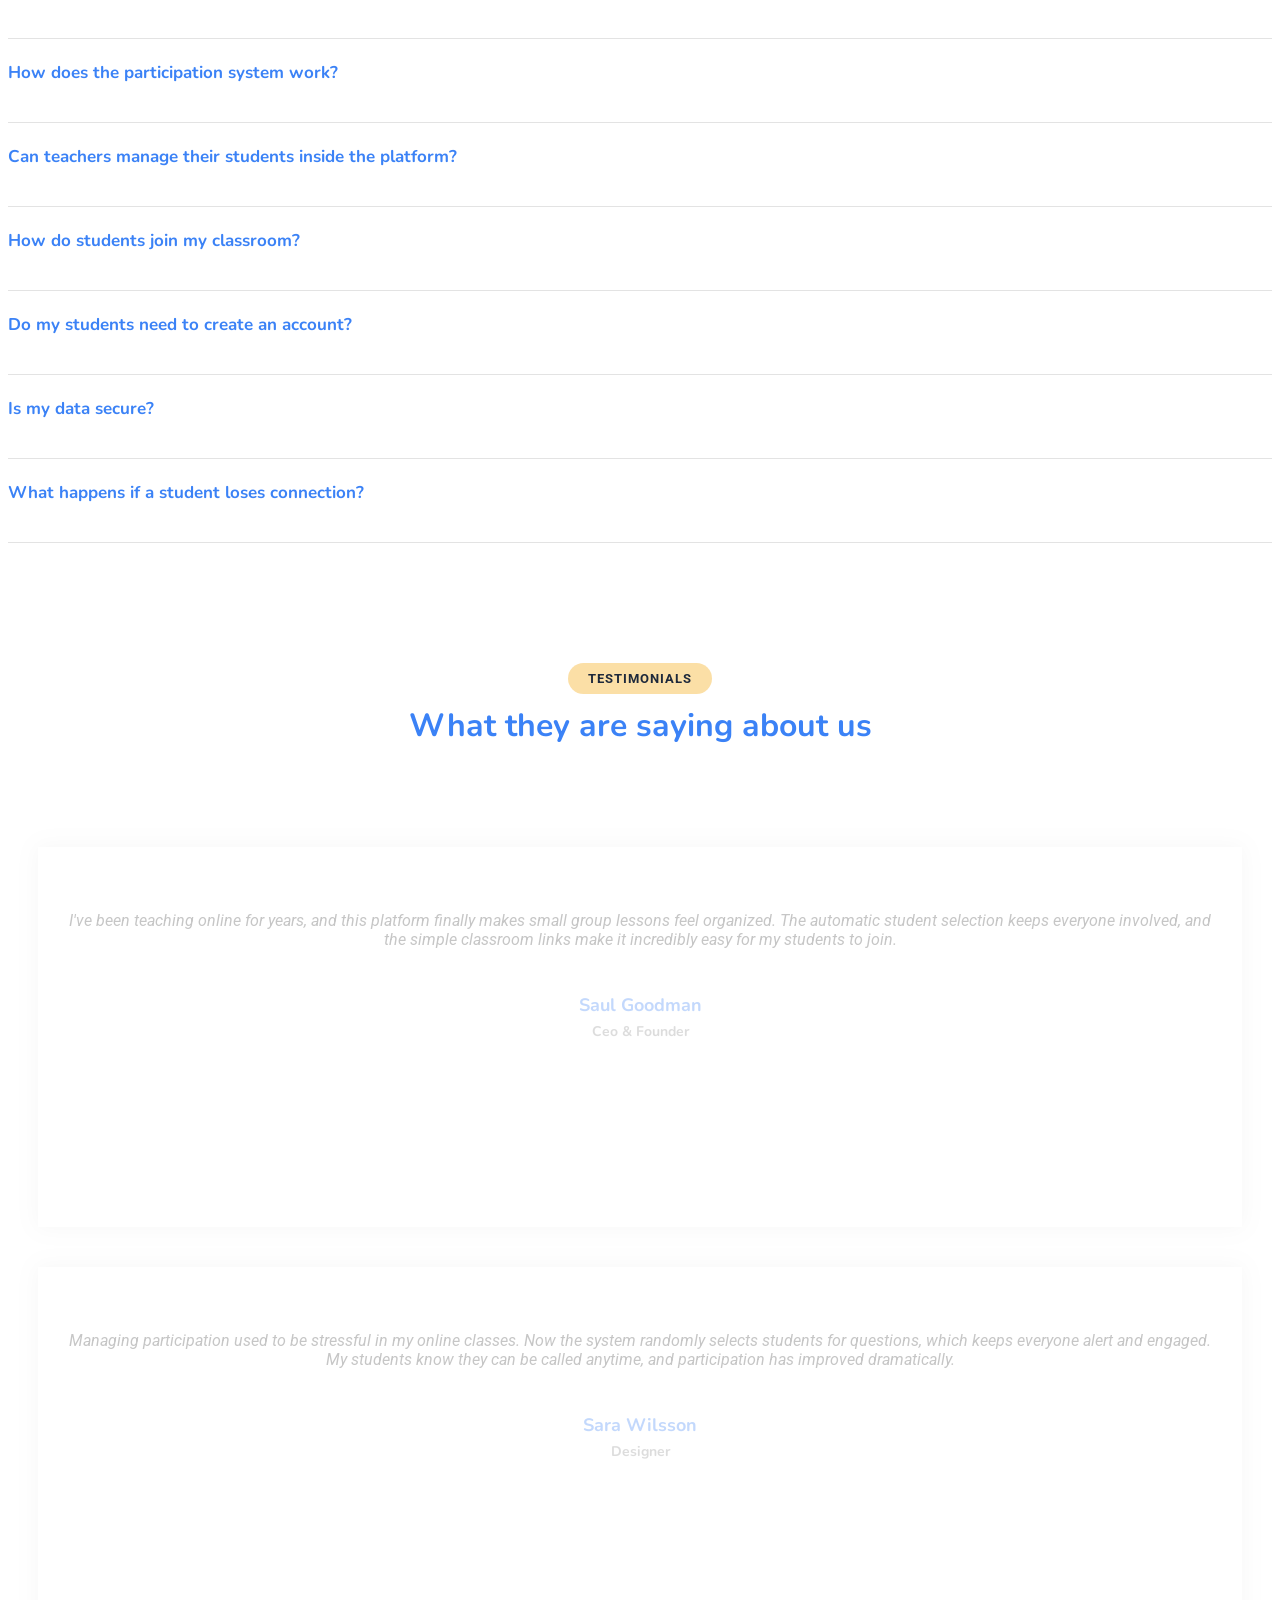
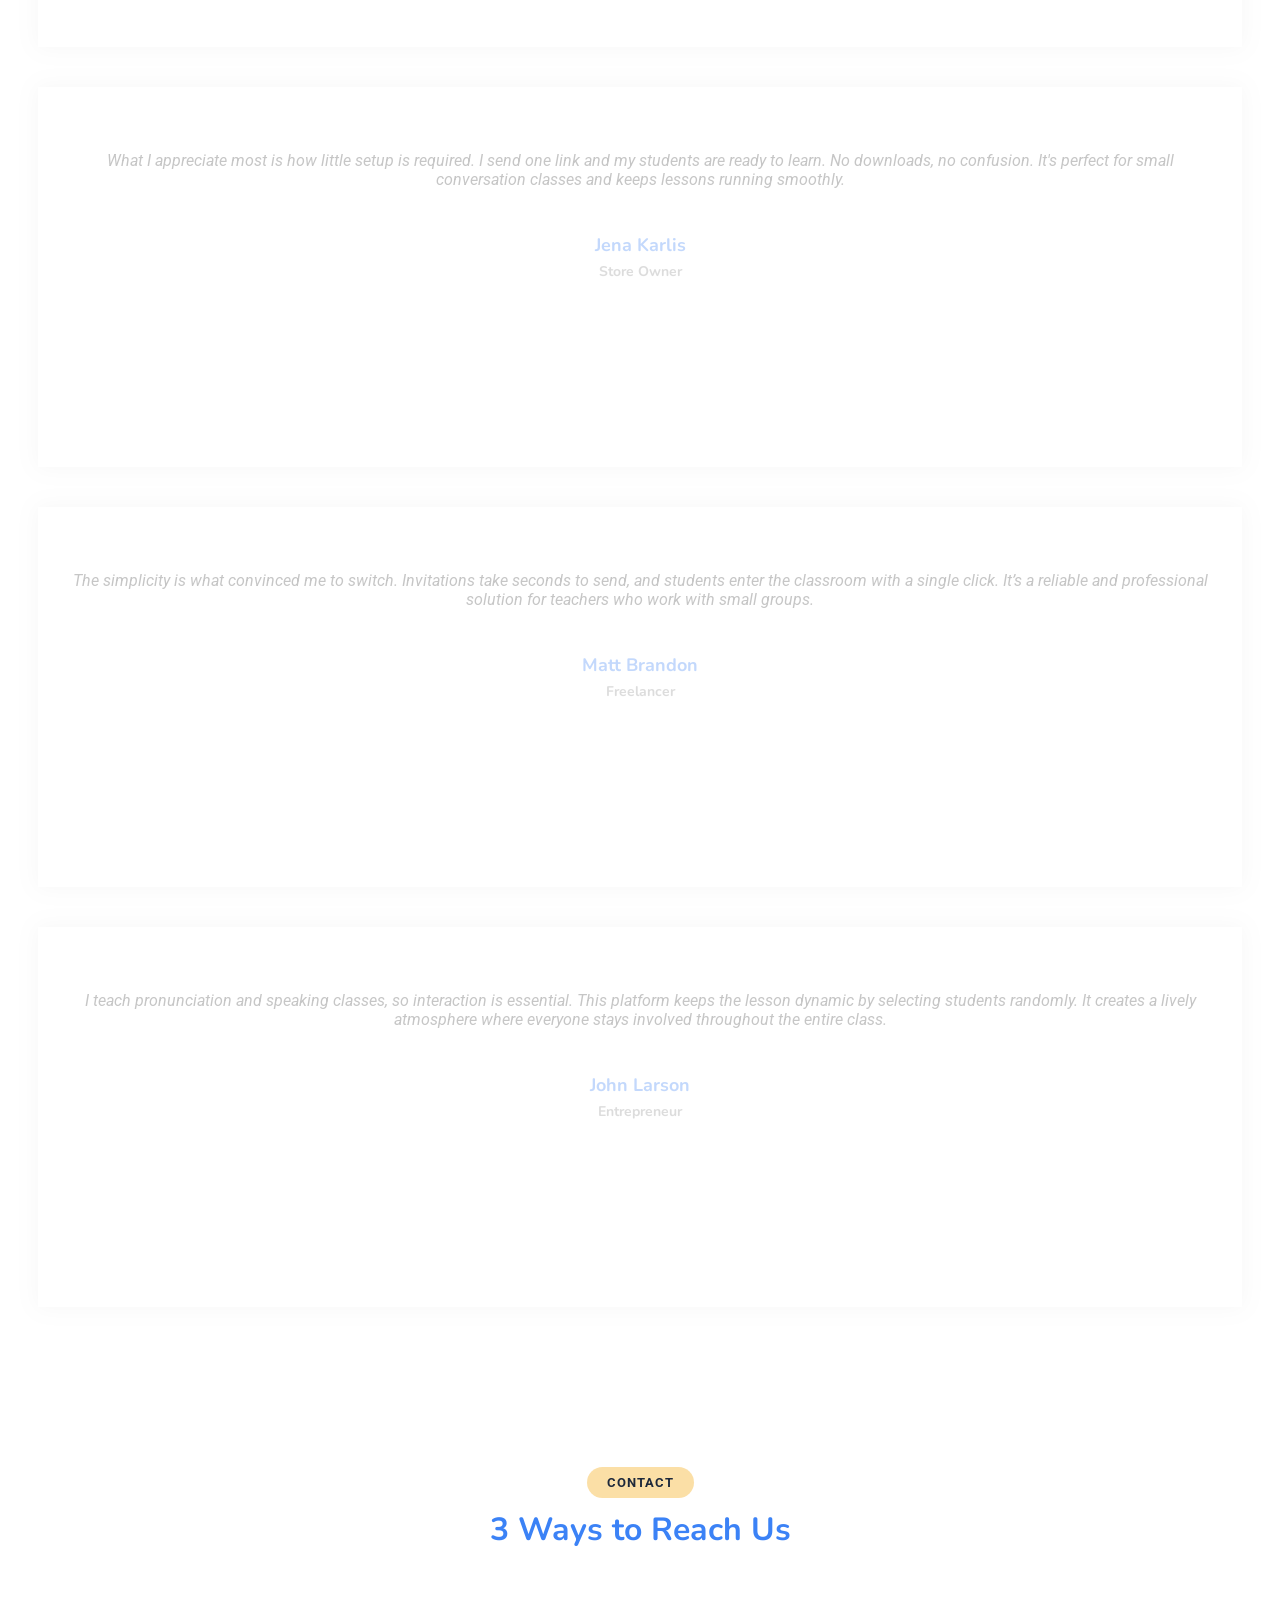
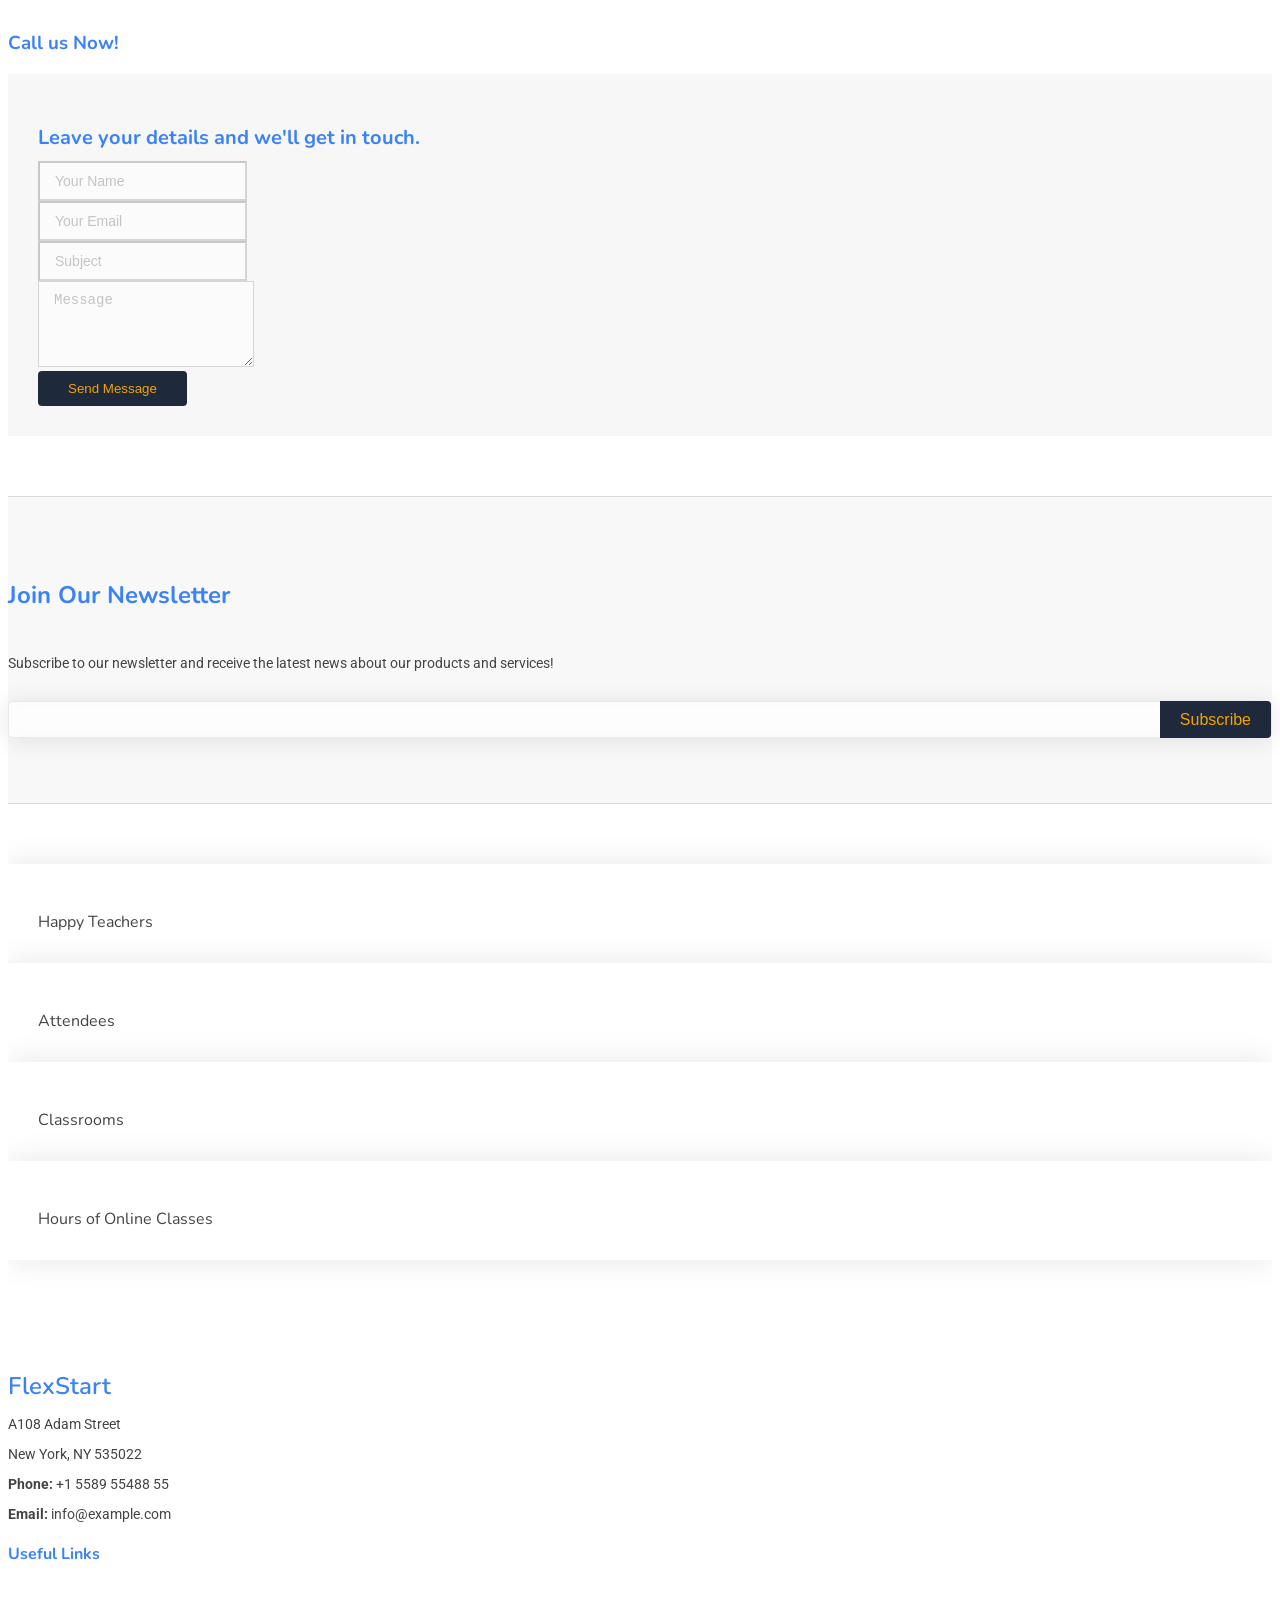
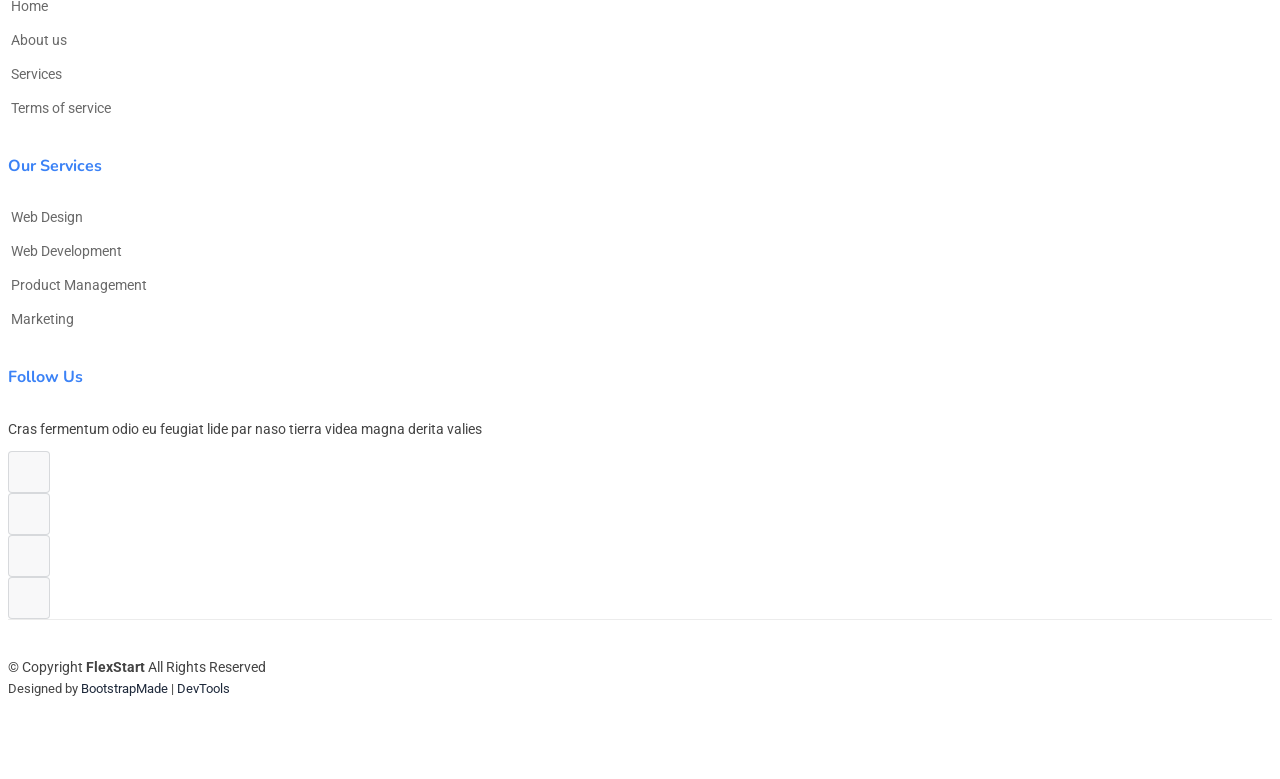
==== commit b675bdaf: "Update index.html" ====
--- a/index.html
+++ b/index.html
@@ -45,7 +45,7 @@
 
       <nav id="navmenu" class="navmenu">
         <ul>
-          <li><a href="#hero" class="active">Home<br></a></li>
+          <li><a href="#home" class="active">Home<br></a></li>
           <li><a href="#how-it-works">How It Works</a></li>
           <li><a href="#features">Features</a></li>
           <li><a href="#pricing">Pricing</a></li>
@@ -63,7 +63,7 @@
   <main class="main">
 
     <!-- Home -->
-    <section id="hero" class="hero section">
+    <section id="home" class="hero section">
 
       <div class="container">
         <div class="row gy-4">
--- a/assets/css/main.css
+++ b/assets/css/main.css
@@ -2806,3 +2806,14 @@
   color: color-mix(in srgb, var(--default-color), transparent 60%);
   font-size: 14px;
 }
+
+/* Responsive image sizing for features section */
+.responsive-img {
+  width: 75%;
+}
+
+@media (max-width: 576px) {
+  .responsive-img {
+    width: 25%;
+  }
+}
